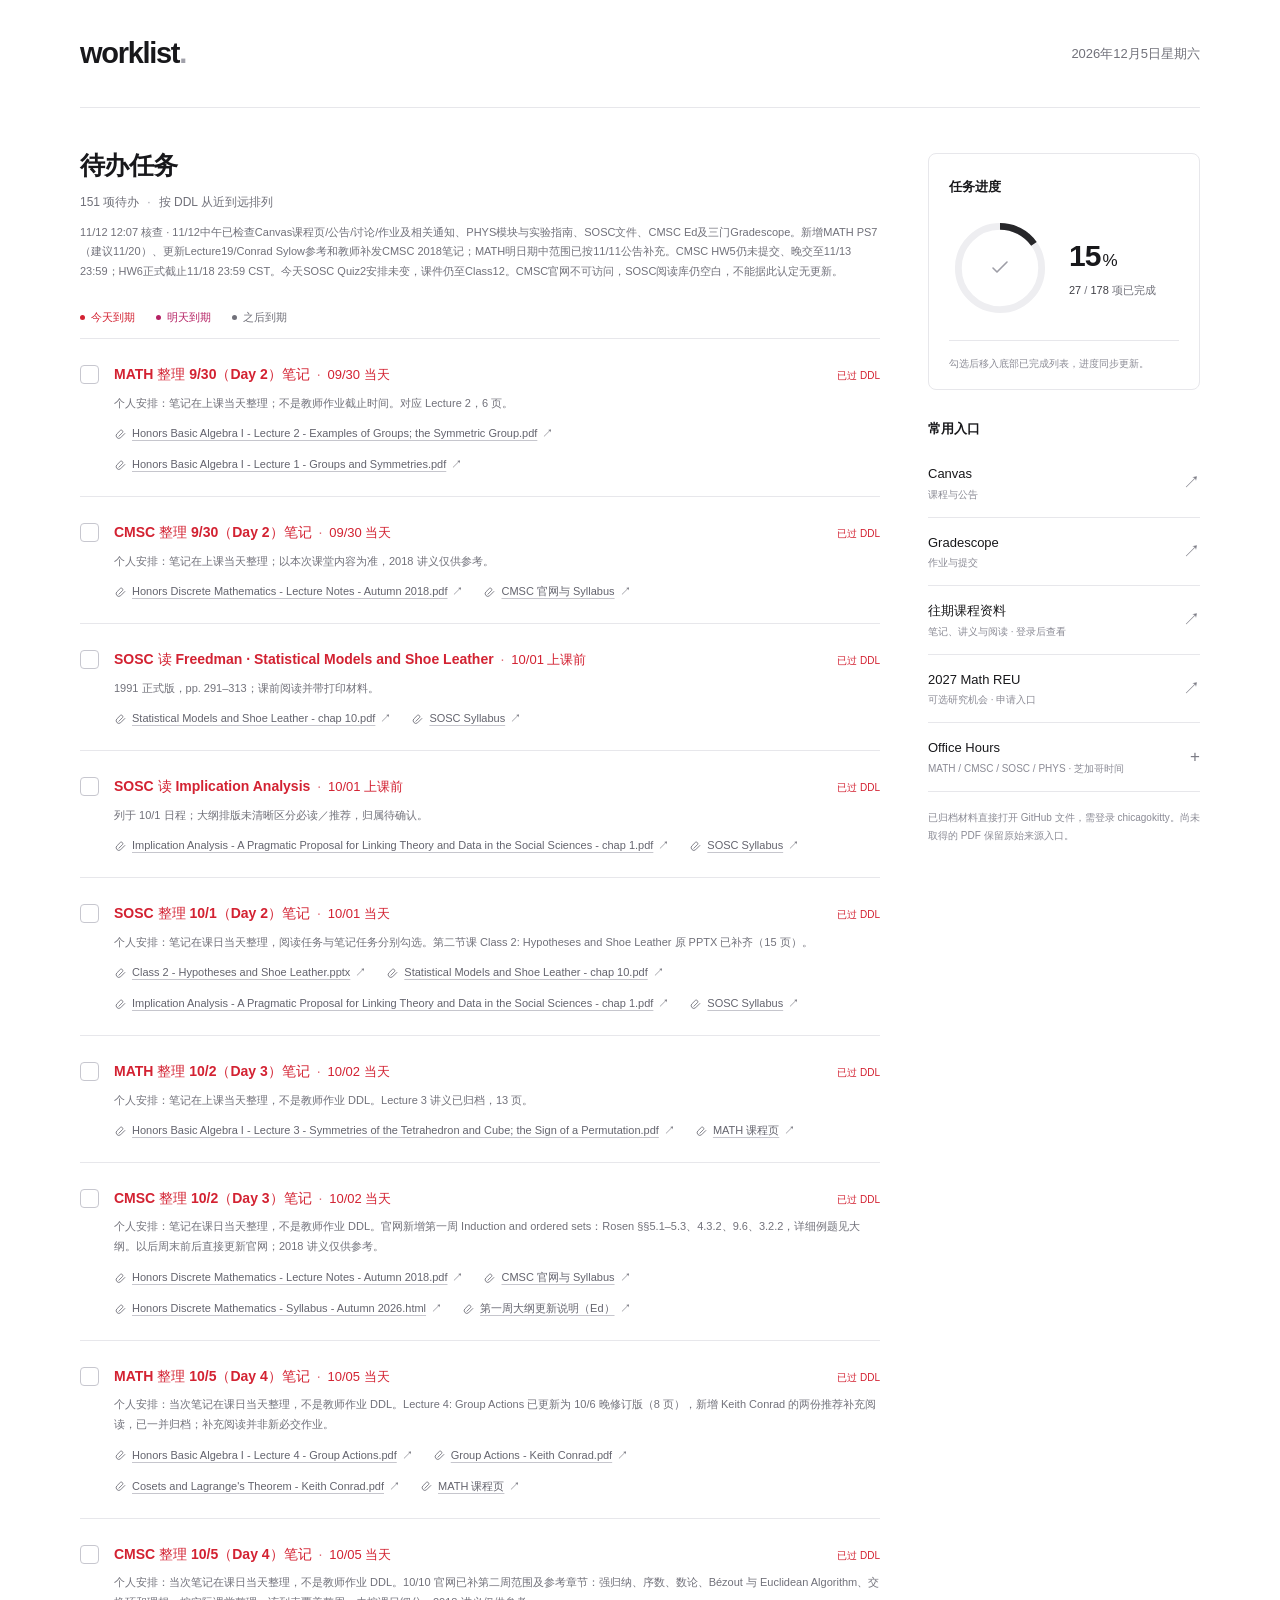
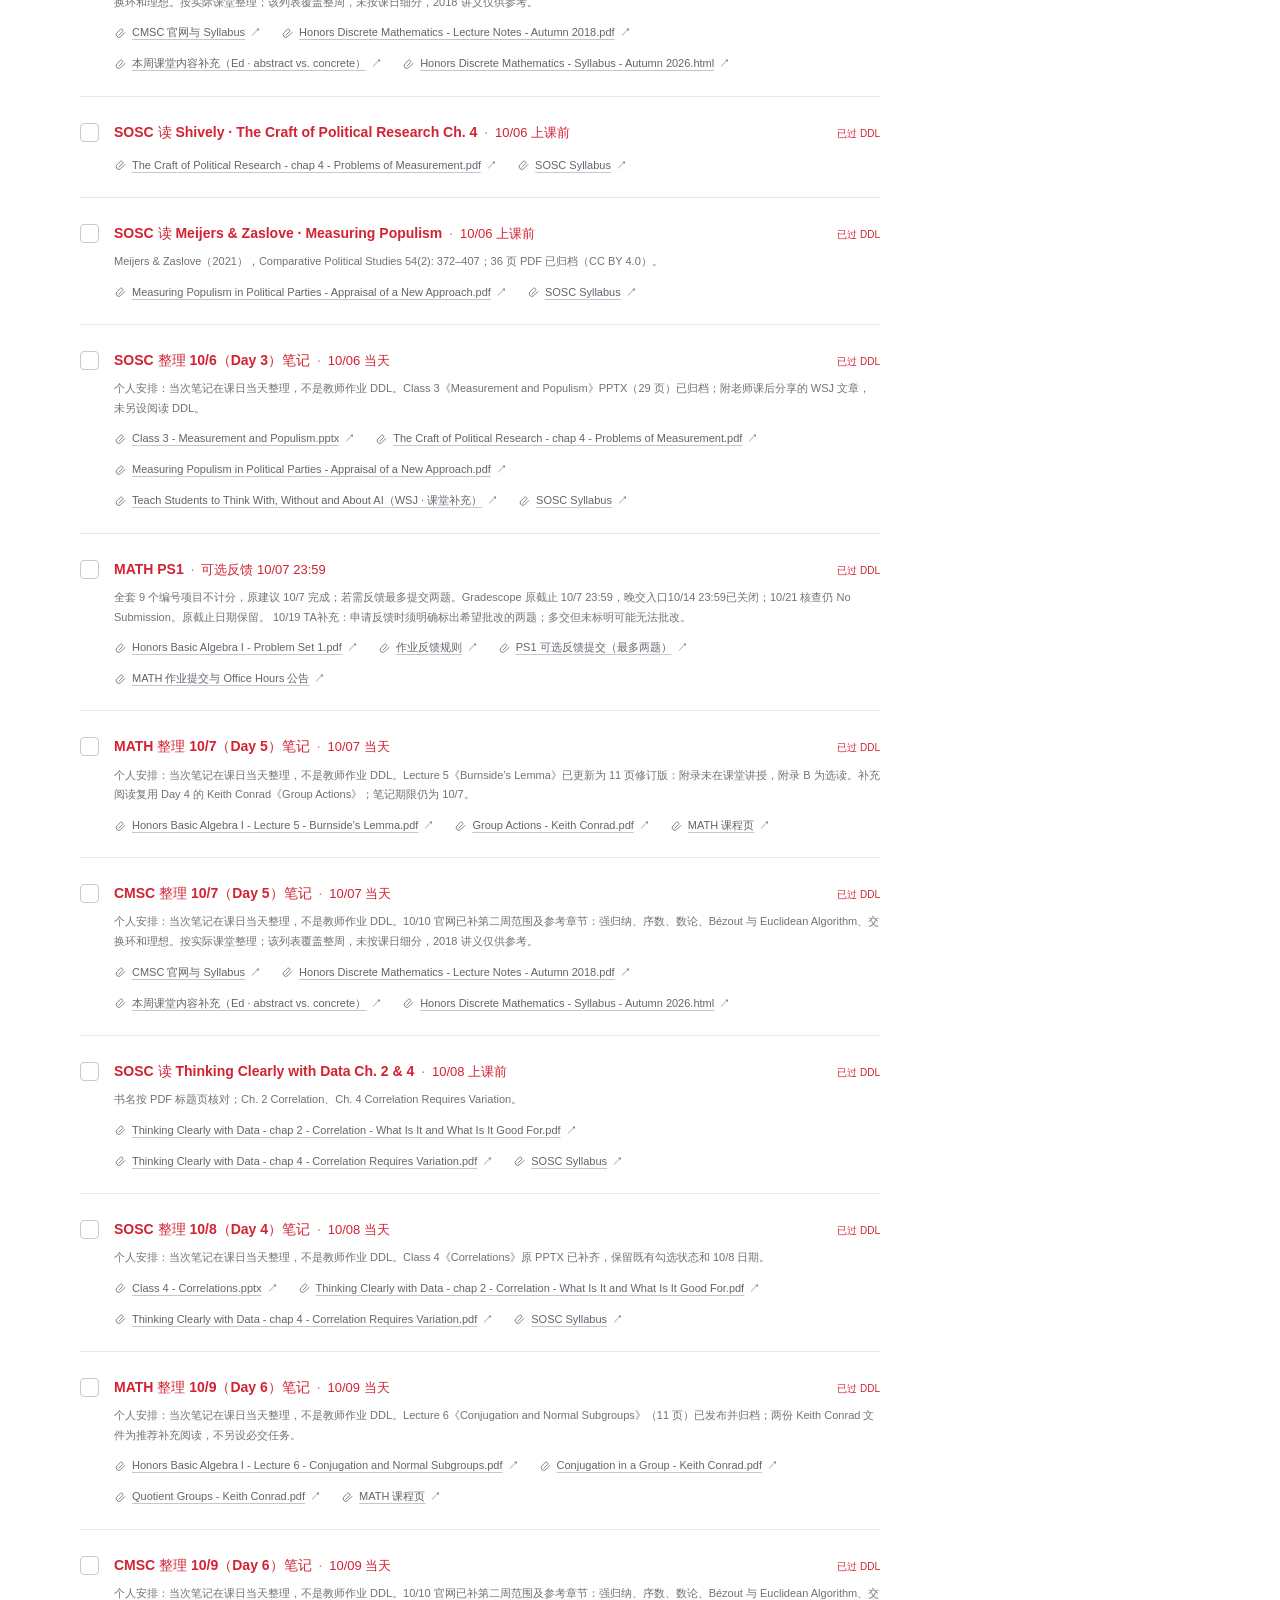
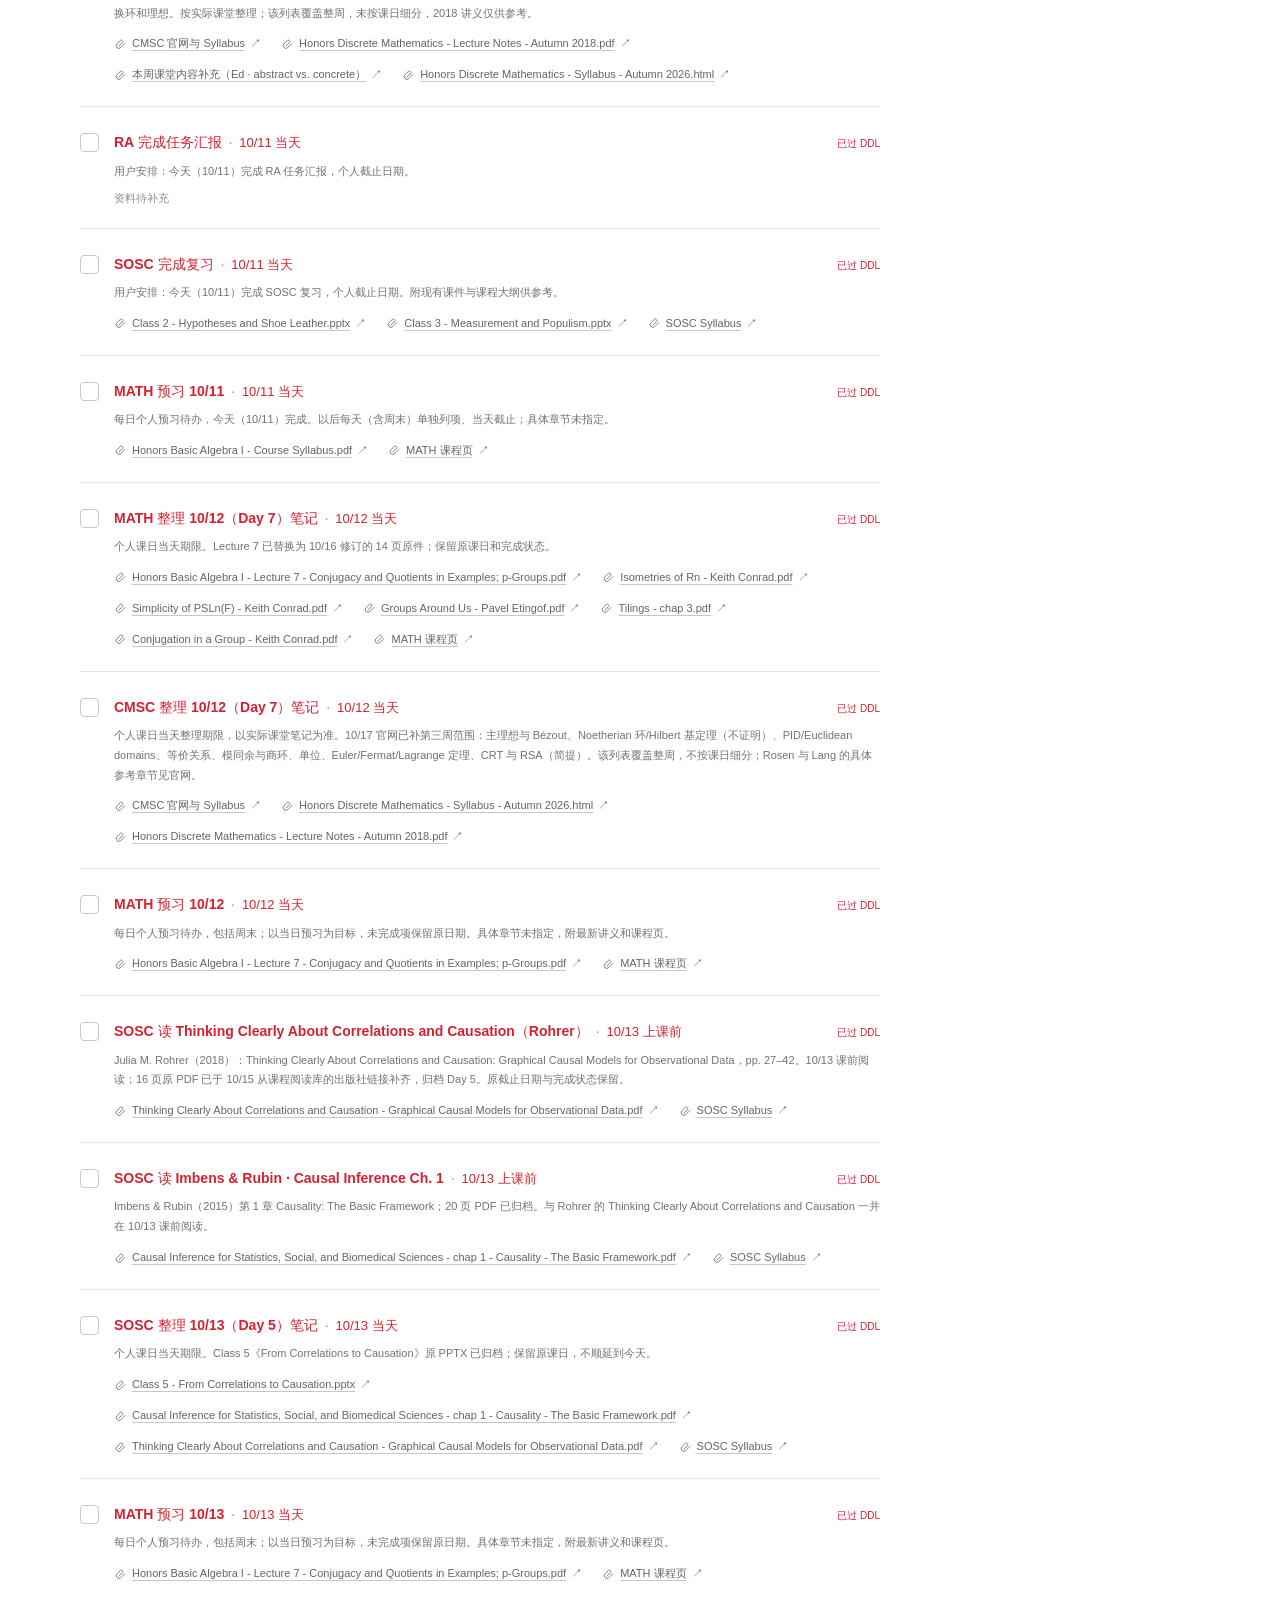
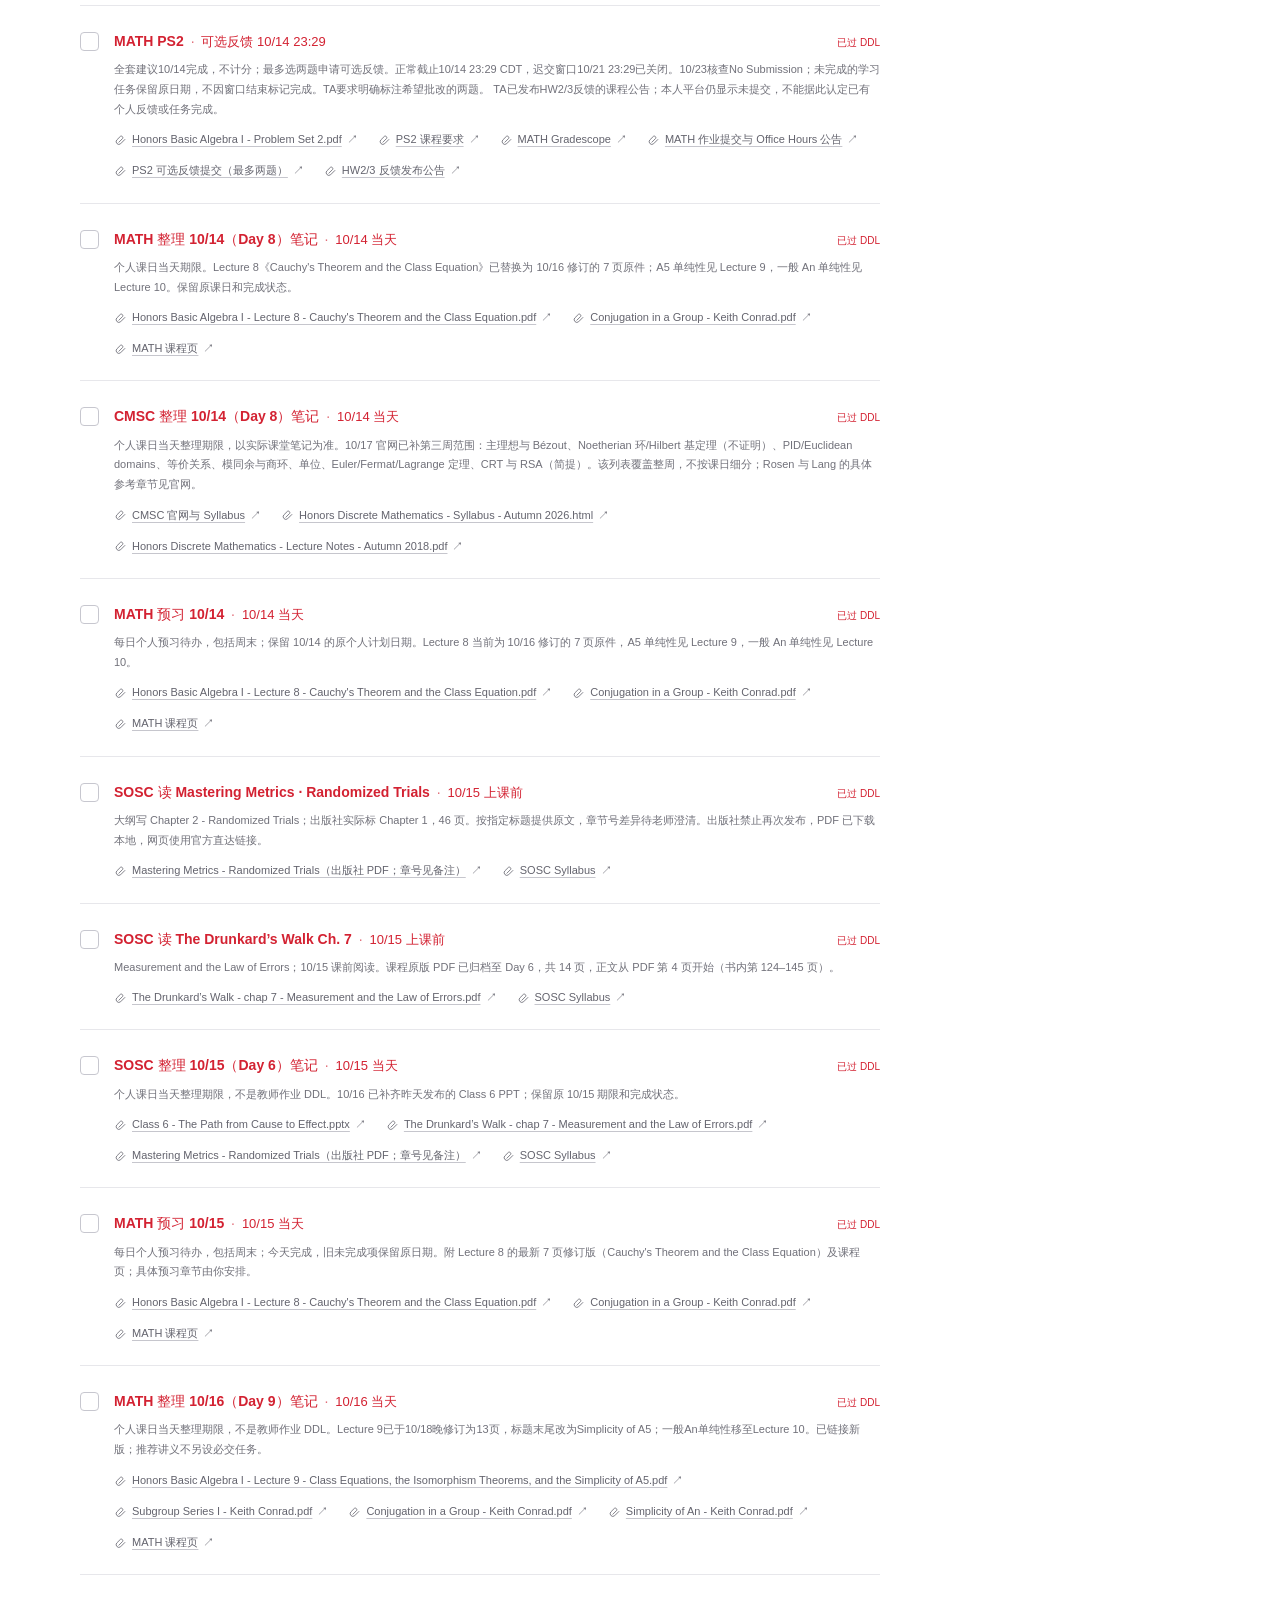
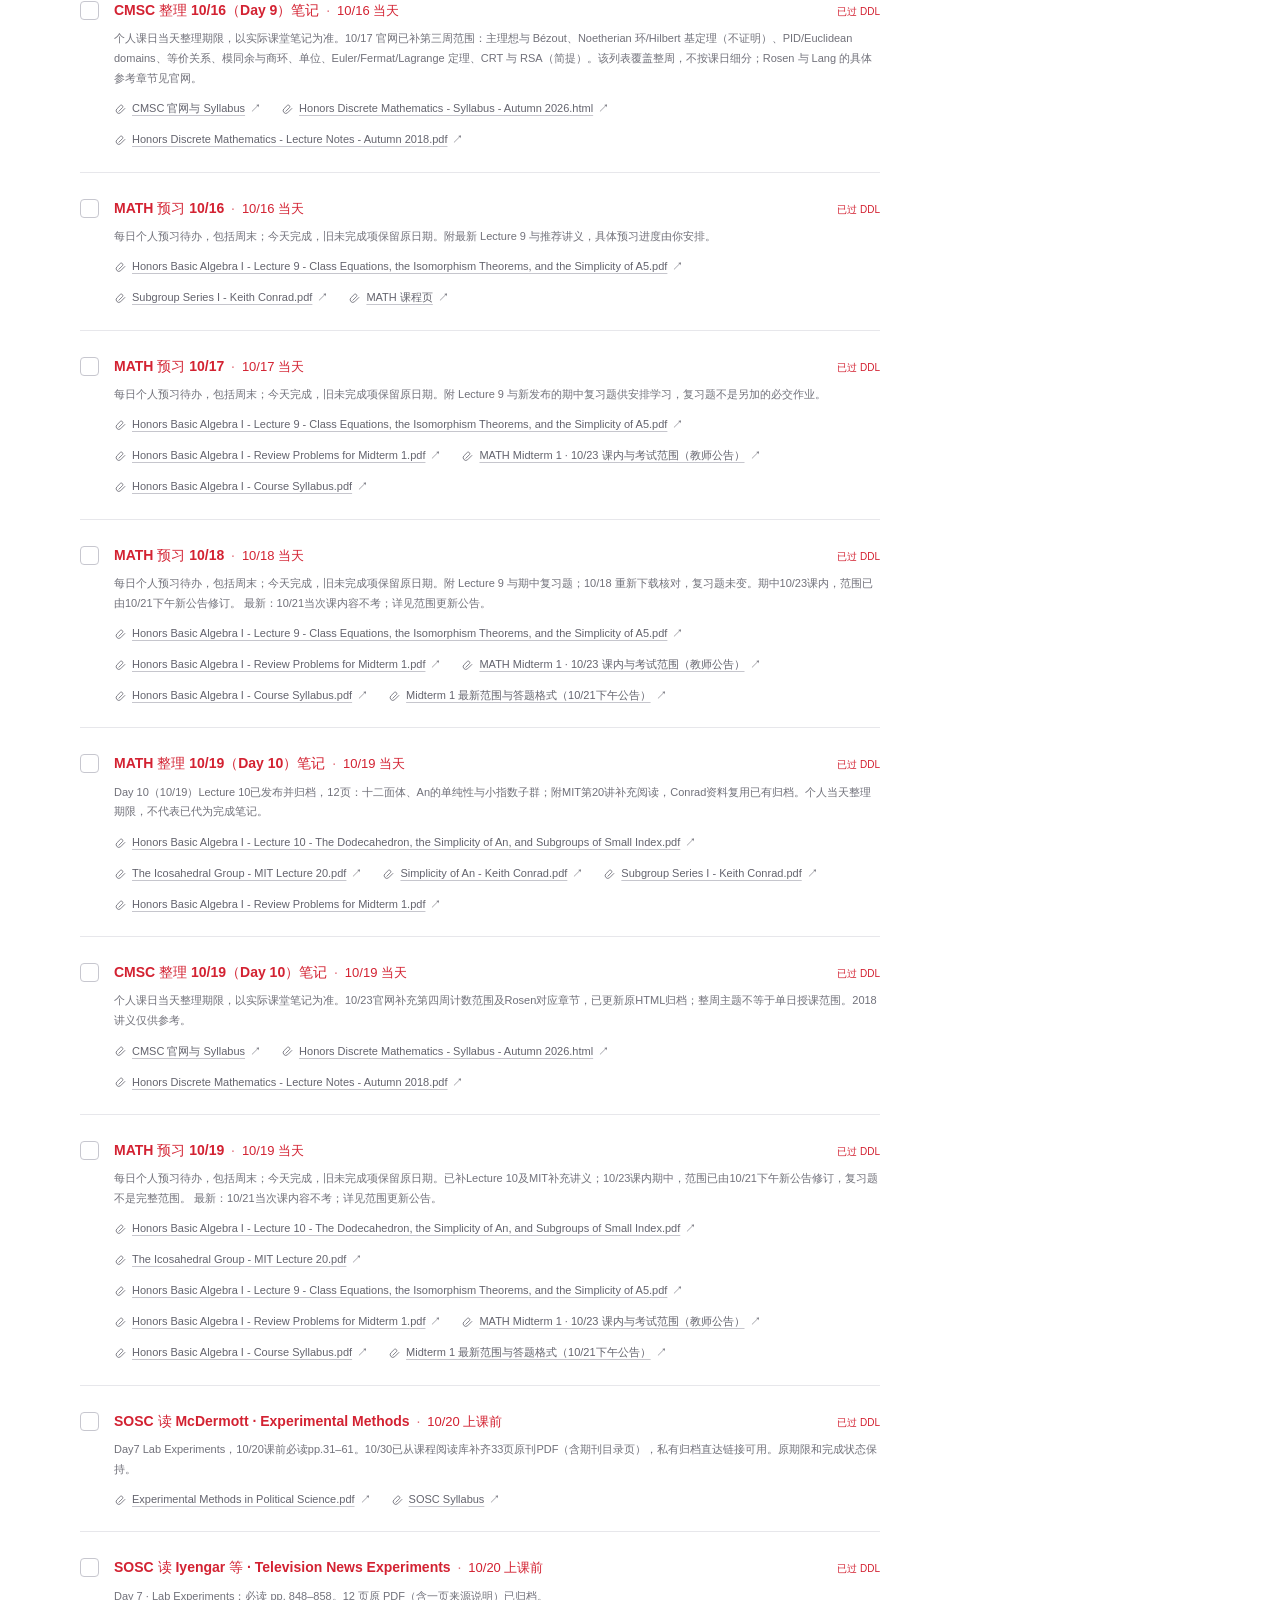
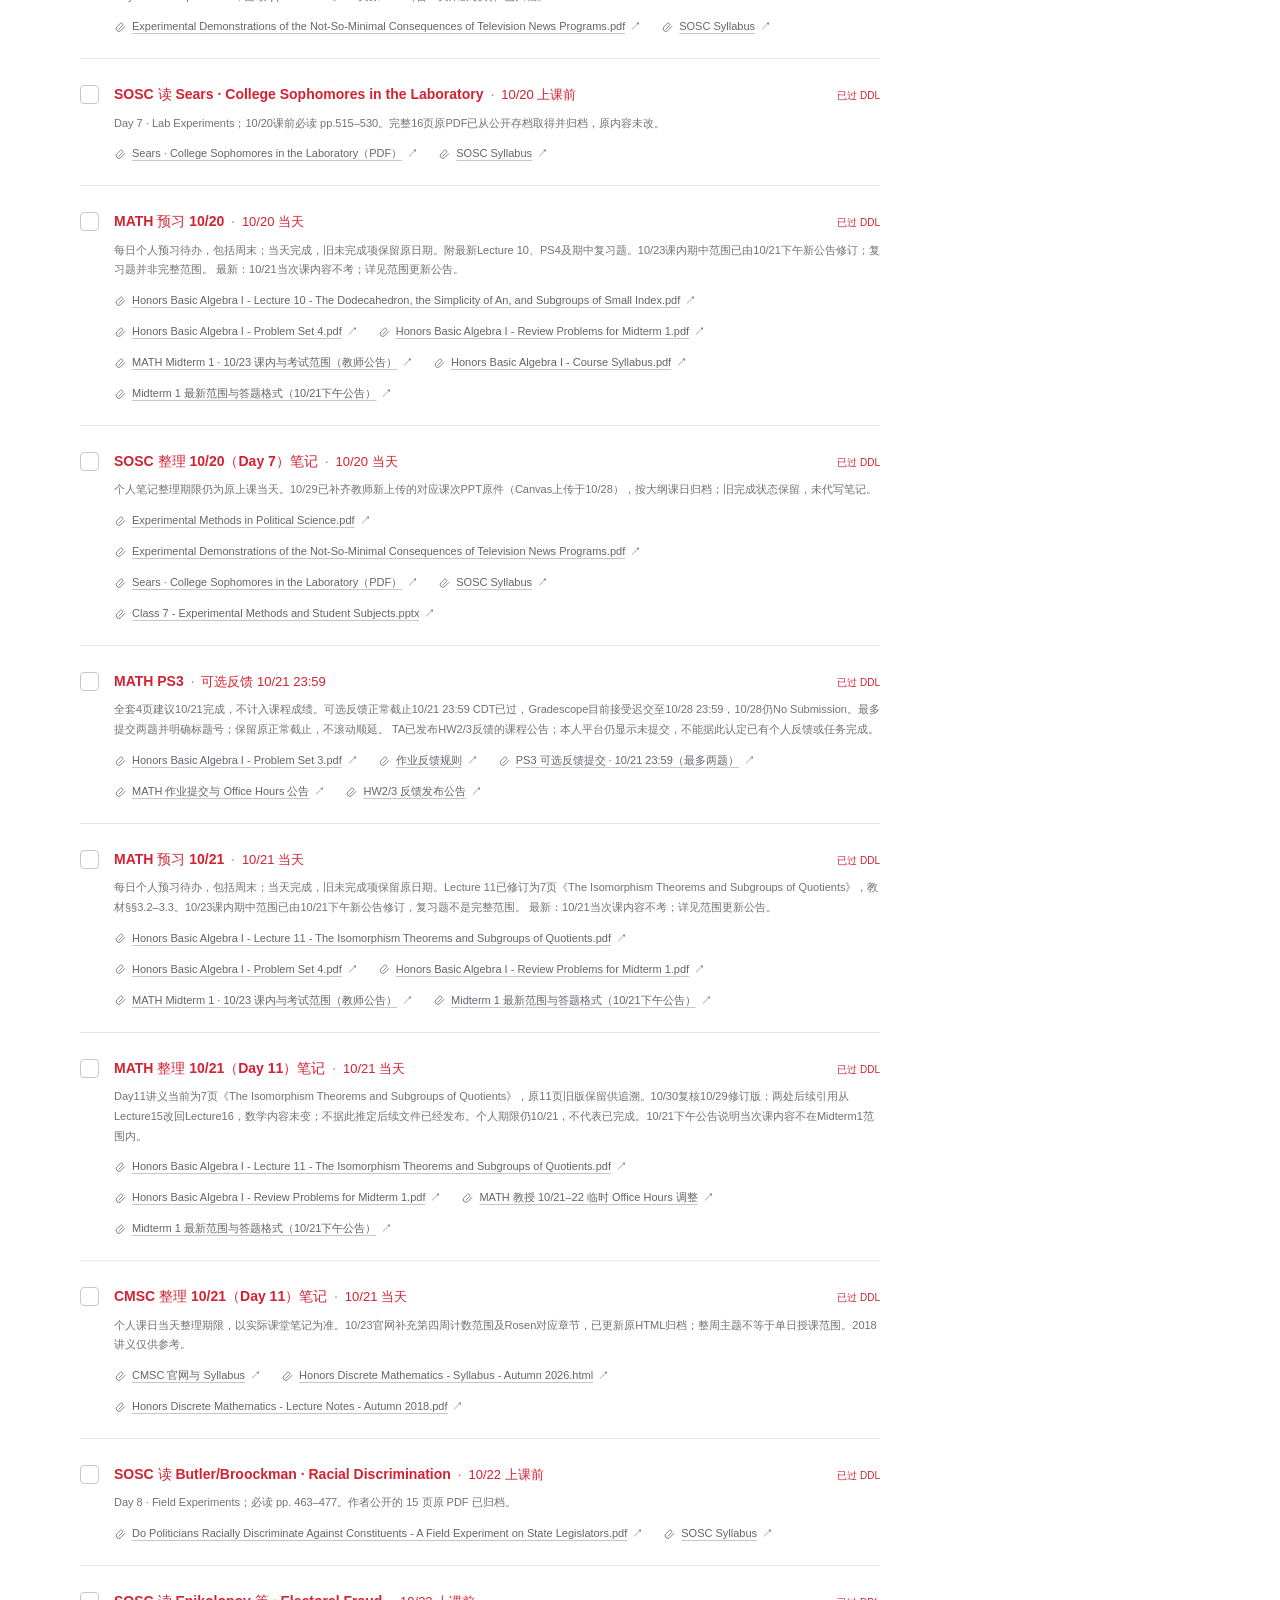
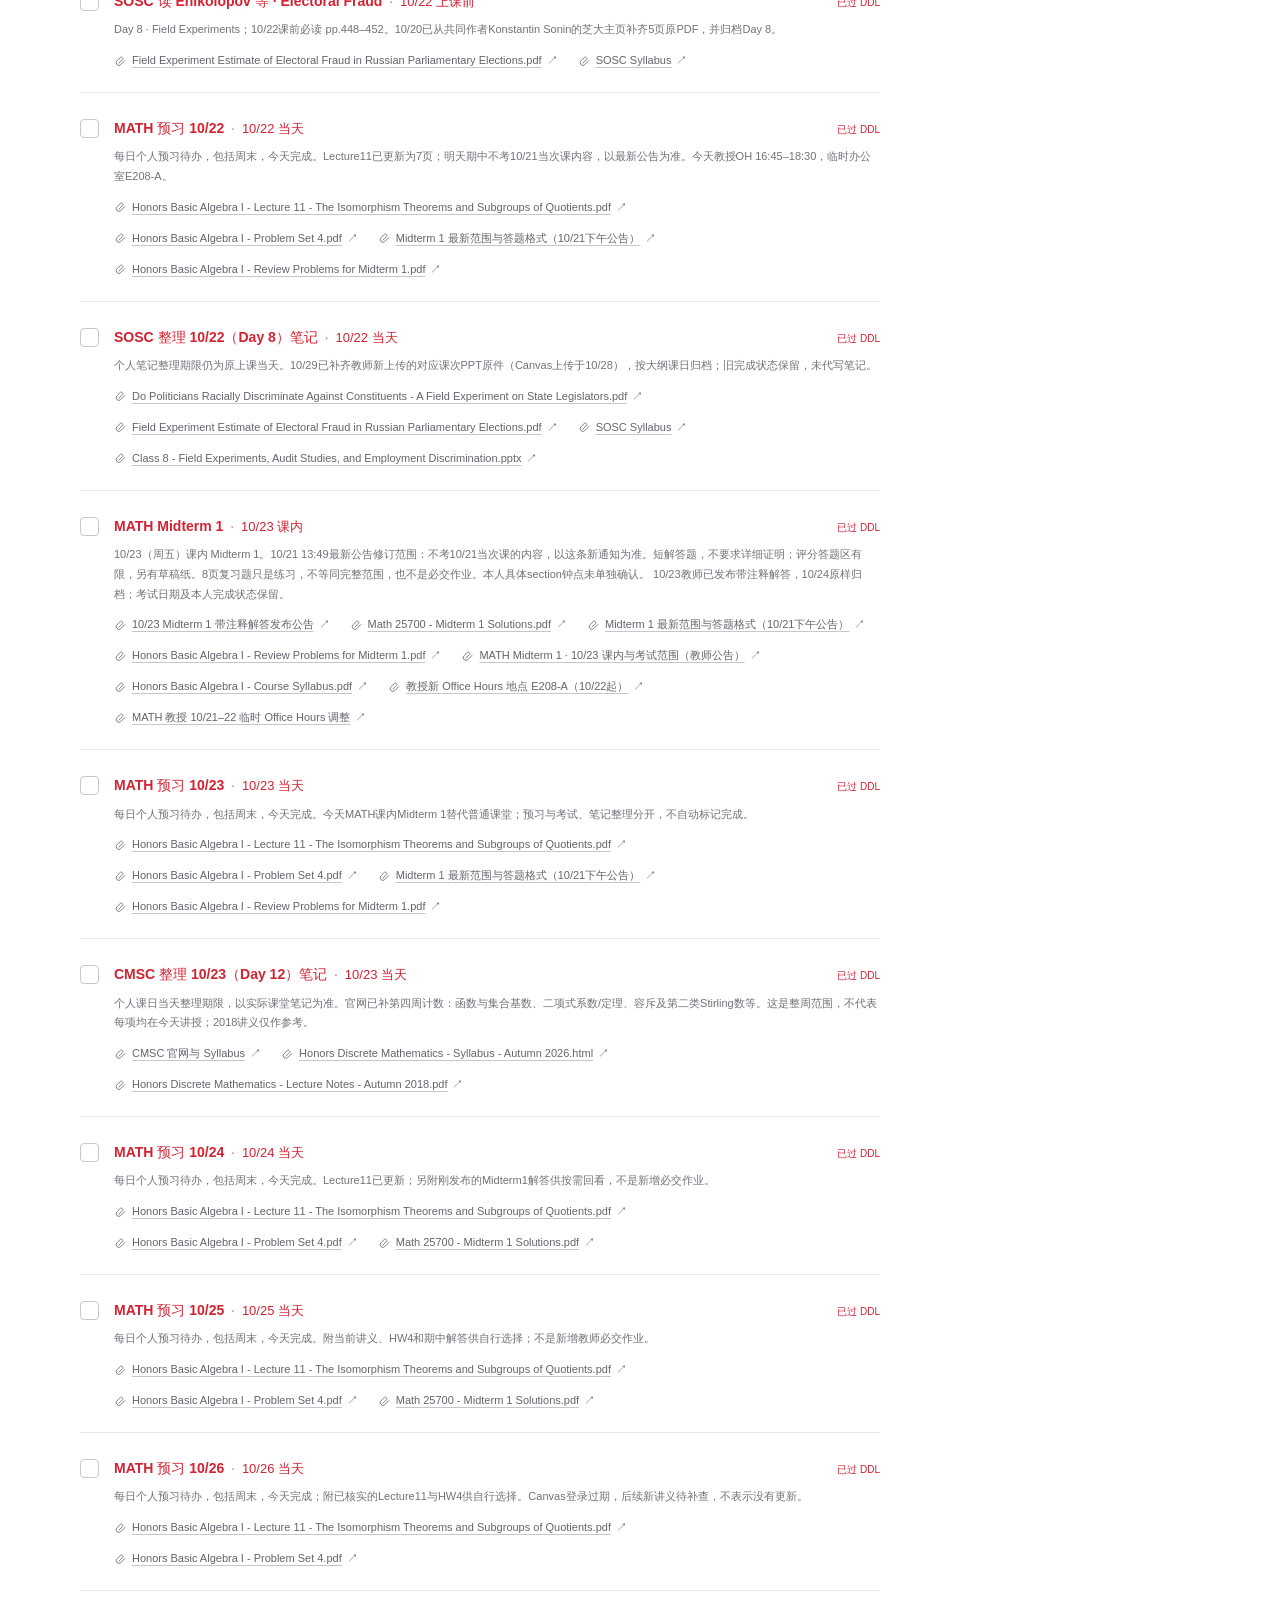
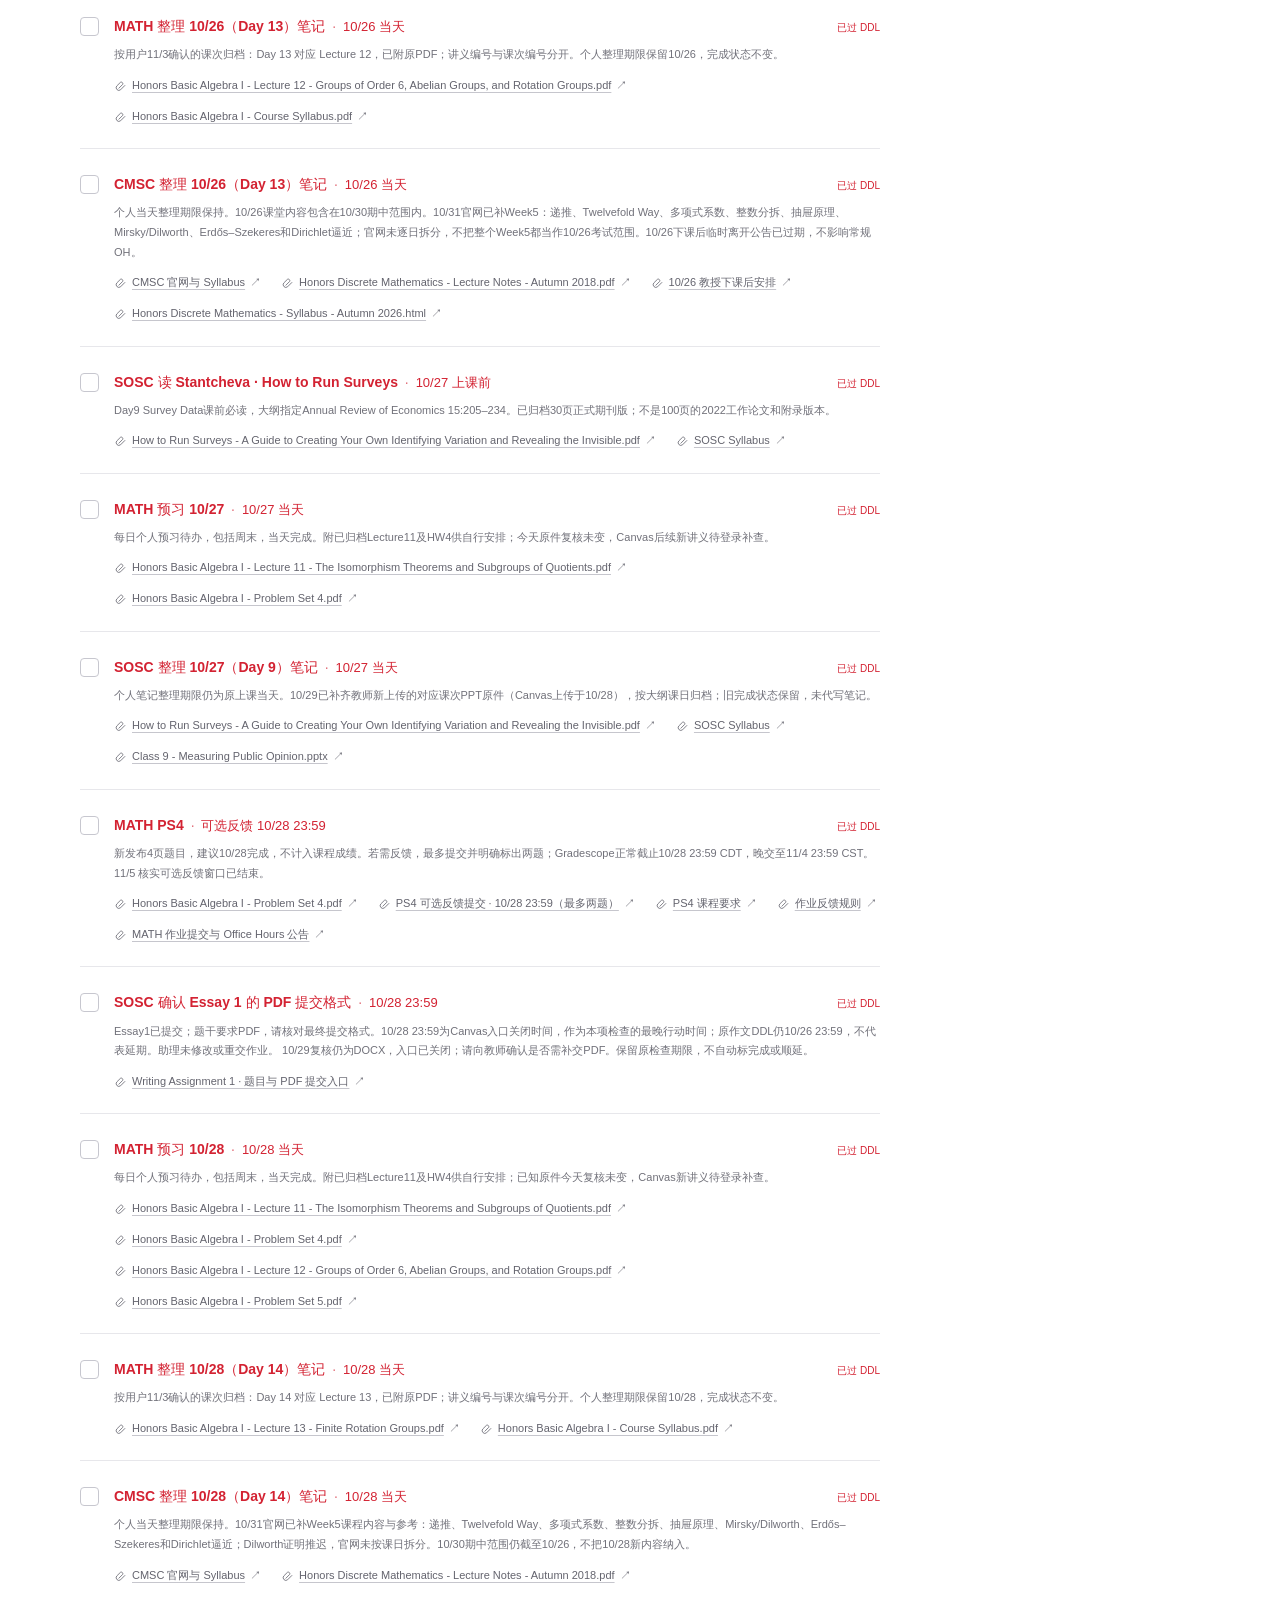
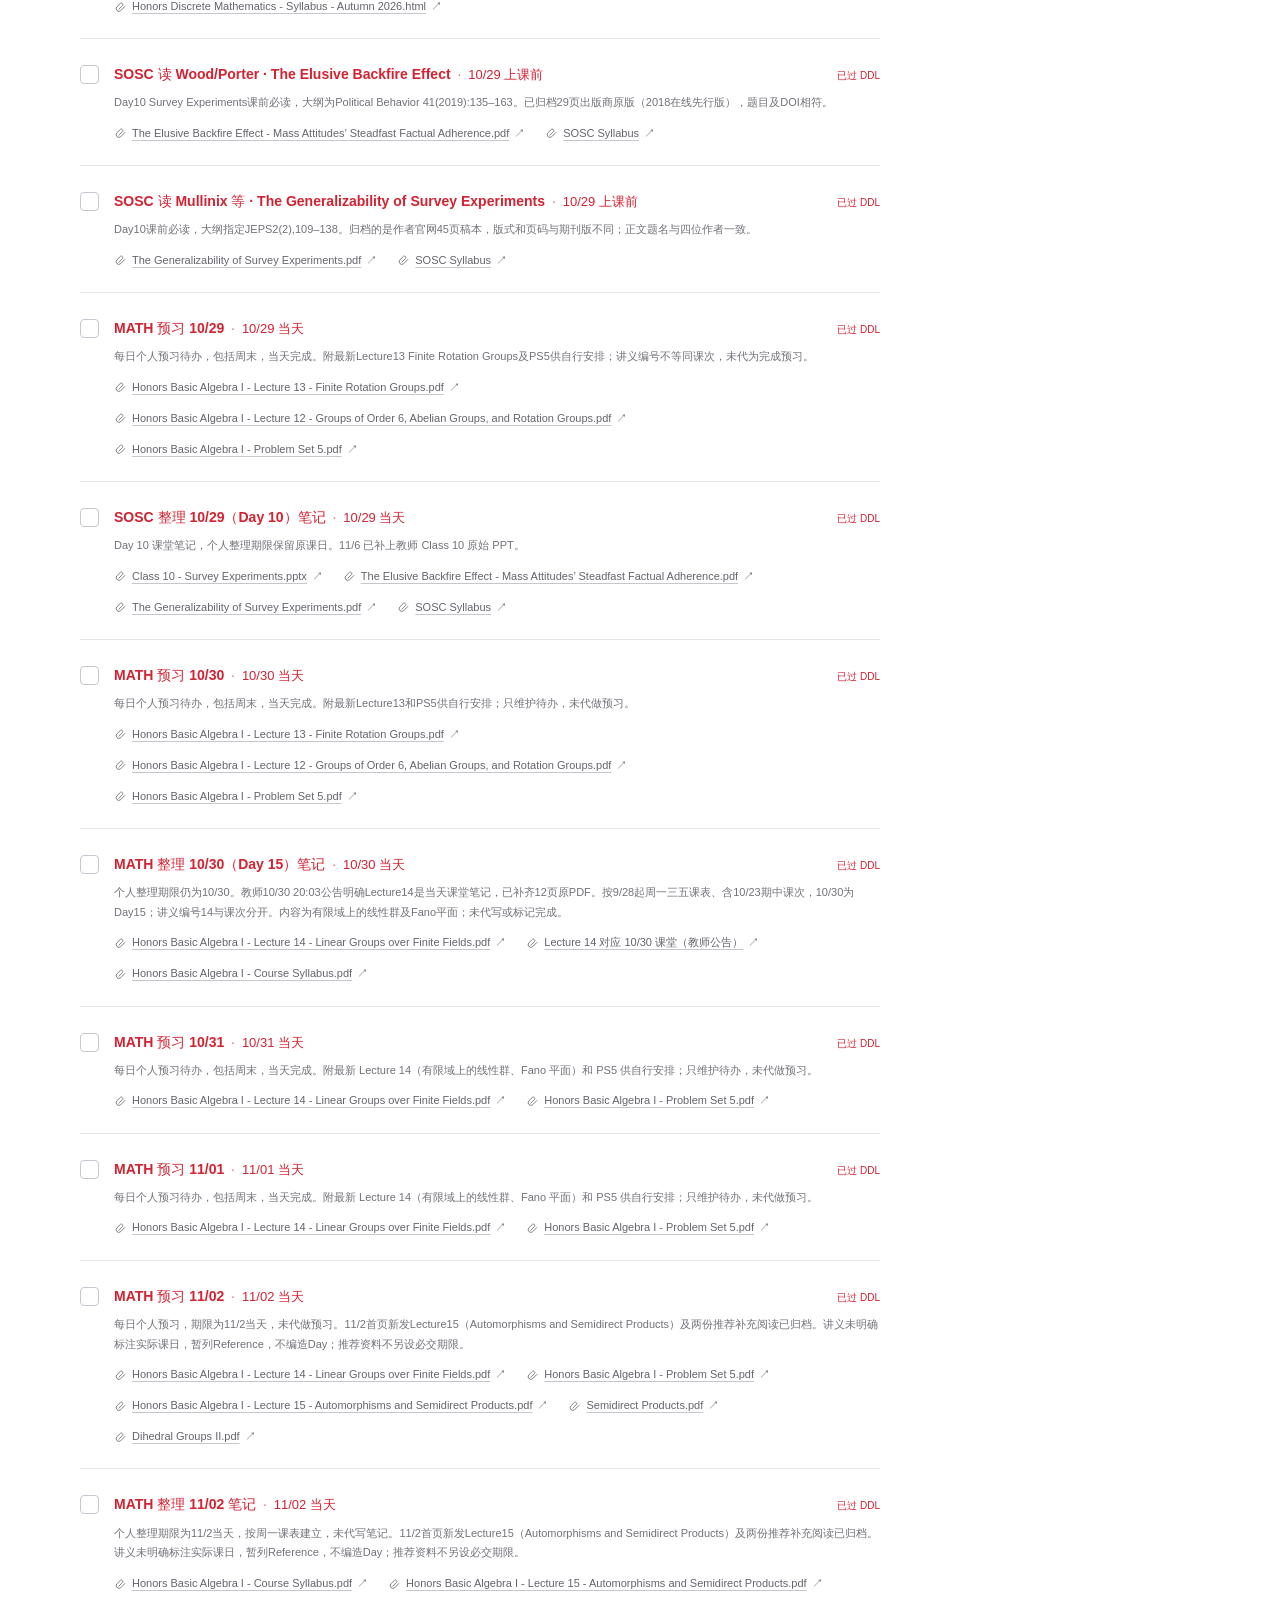
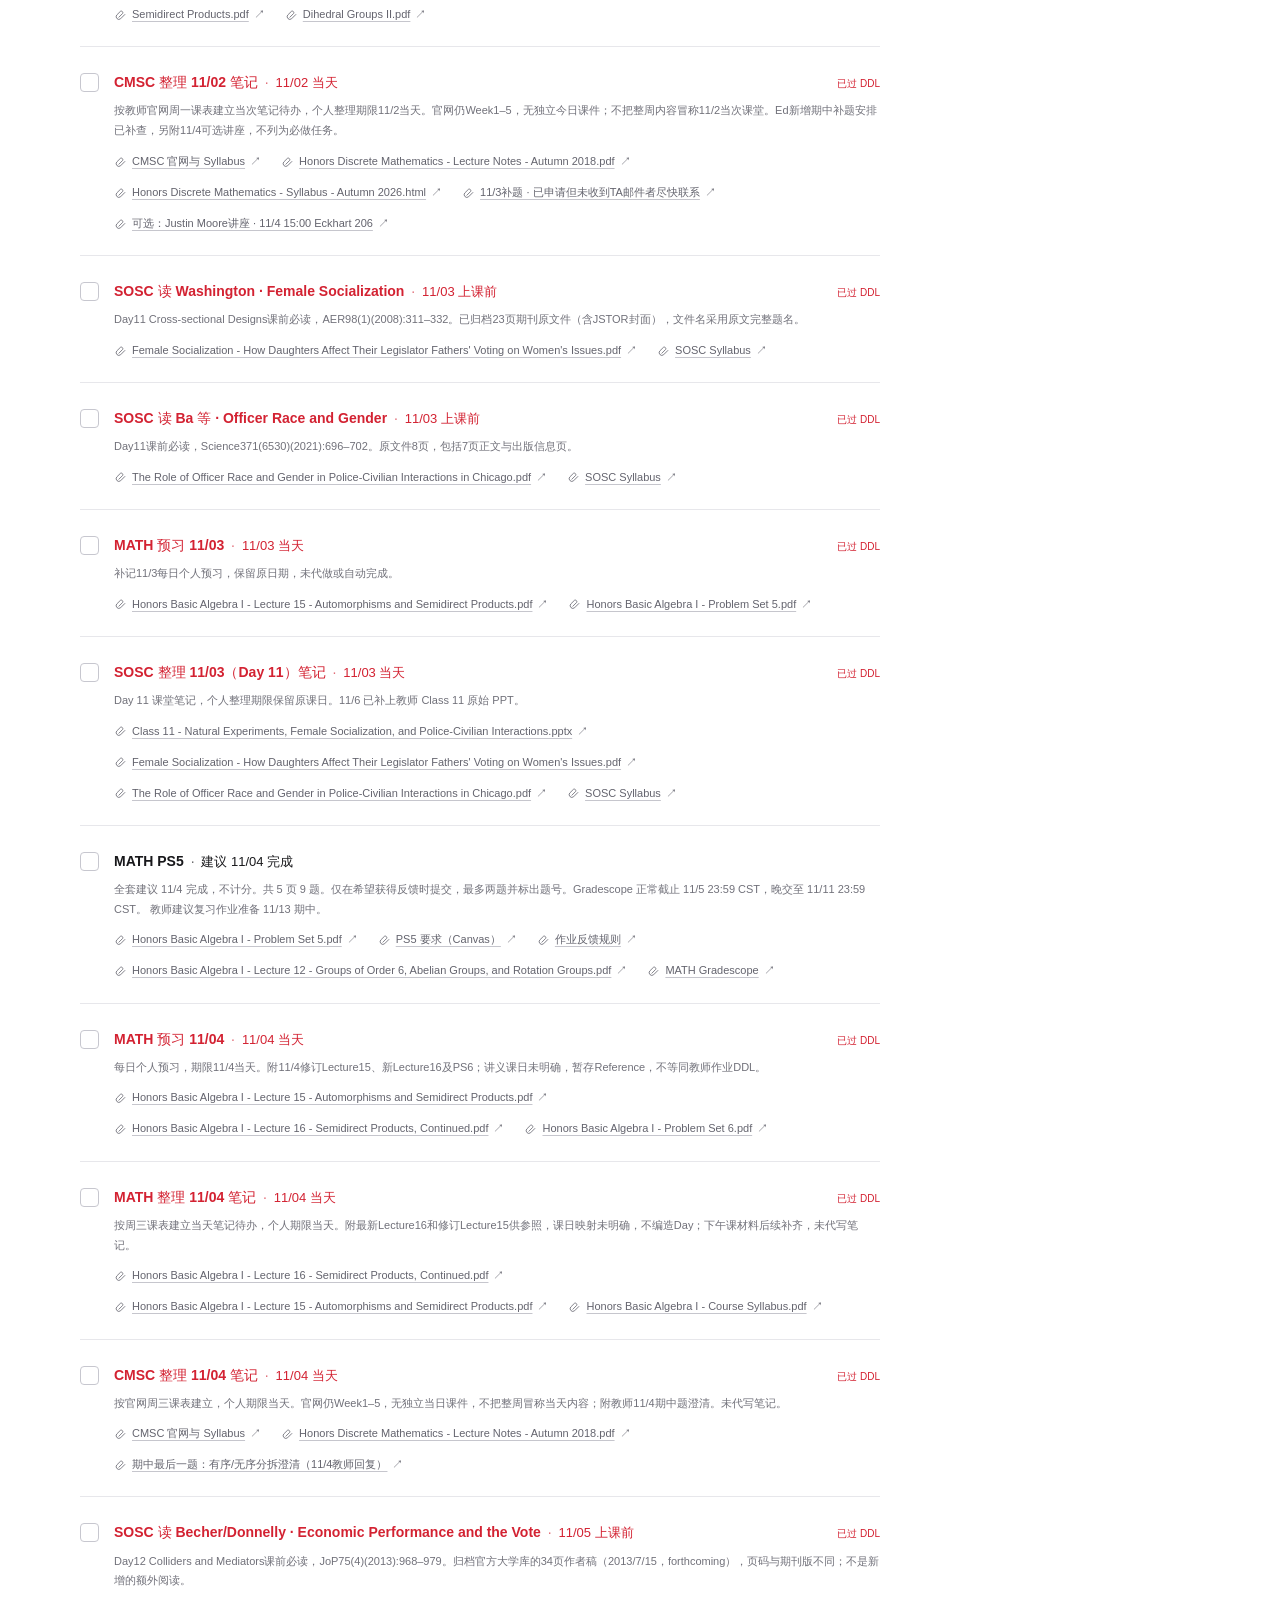
==== index.html @ fa221caa "Sync Nov 12 tasks, homework deadlines and midterm scope" ====
<!doctype html>
<html lang="zh-CN">
<head>
  <meta charset="utf-8">
  <meta name="viewport" content="width=device-width, initial-scale=1">
  <meta name="theme-color" content="#ffffff">
  <meta name="description" content="worklist · 课程任务、截止日期与阅读材料。">
  <title>worklist · 任务清单</title>
  <link rel="stylesheet" href="style.css?v=5">
  <script src="data.js?v=20261112-noon1" defer></script>
  <script src="app.js?v=20261020-1" defer></script>
</head>
<body>
  <a class="skip-link" href="#tasks">跳到任务清单</a>
  <div class="page">
    <header class="site-header">
      <a class="wordmark" href="./" aria-label="worklist 首页">worklist<span class="wordmark-dot">.</span></a>
      <time id="current-date" class="current-date"></time>
    </header>
    <main class="workspace">
      <section id="tasks" class="task-section" aria-labelledby="task-heading">
        <div class="section-header">
          <div><h1 id="task-heading" tabindex="-1">待办任务</h1><p><span id="task-count">0 项待办</span><span class="separator">·</span>按 DDL 从近到远排列</p></div>
        </div>
        <p id="sync-note" class="sync-note"></p>
        <div class="legend" aria-label="截止日期颜色说明"><span class="today-color"><i></i>今天到期</span><span class="tomorrow-color"><i></i>明天到期</span><span><i></i>之后到期</span></div>
        <ul id="task-list" class="task-list" aria-label="按截止时间排序的待办任务"></ul>
        <p class="timezone-note">所有 DDL 均按芝加哥时间（America/Chicago）显示。</p>
      </section>
      <aside class="side-panel" aria-label="进度与常用入口">
        <section class="progress-panel" aria-labelledby="progress-heading">
          <h2 id="progress-heading">任务进度</h2>
          <div class="progress-content">
            <div class="progress-ring" id="progress-ring" role="progressbar" aria-label="全部任务完成进度" aria-valuemin="0" aria-valuemax="100" aria-valuenow="0">
              <svg viewBox="0 0 120 120" aria-hidden="true"><circle class="ring-track" cx="60" cy="60" r="49"/><circle id="ring-value" class="ring-value" cx="60" cy="60" r="49" pathLength="100"/></svg>
              <svg class="ring-check" viewBox="0 0 24 24" aria-hidden="true"><path d="m5 12 4 4L19 6"/></svg>
            </div>
            <div class="progress-labels" aria-live="polite" aria-atomic="true"><strong id="progress-percent">0<span>%</span></strong><p><b id="completed-count">0</b><span> / </span><b id="total-count">0</b> 项已完成</p></div>
          </div>
          <p class="panel-note">勾选后移入底部已完成列表，进度同步更新。</p>
        </section>
        <section class="quick-links" aria-labelledby="links-heading">
          <h2 id="links-heading">常用入口</h2>
          <a href="https://canvas.uchicago.edu/" target="_blank" rel="noopener noreferrer"><span>Canvas<small>课程与公告</small></span><span class="external-arrow" aria-hidden="true">↗</span></a>
          <a href="https://www.gradescope.com/" target="_blank" rel="noopener noreferrer"><span>Gradescope<small>作业与提交</small></span><span class="external-arrow" aria-hidden="true">↗</span></a>
          <a href="https://github.com/chicagokitty/worklist-materials/blob/main/ARCHIVE.md" target="_blank" rel="noopener noreferrer"><span>往期课程资料<small>笔记、讲义与阅读 · 登录后查看</small></span><span class="external-arrow" aria-hidden="true">↗</span></a>
          <a href="https://uchicago.joinhandshake.com/jobs/11695960/share_preview" target="_blank" rel="noopener noreferrer"><span>2027 Math REU<small>可选研究机会 · 申请入口</small></span><span class="external-arrow" aria-hidden="true">↗</span></a>
          <details class="office-hours"><summary><span>Office Hours<small>MATH / CMSC / SOSC / PHYS · 芝加哥时间</small></span><span class="details-arrow" aria-hidden="true">+</span></summary><div id="office-hours-list"></div></details>
          <p class="access-note">已归档材料直接打开 GitHub 文件，需登录 chicagokitty。尚未取得的 PDF 保留原始来源入口。</p>
        </section>
      </aside>
      <section class="completed-section" aria-labelledby="completed-heading">
        <div class="section-header completed-header"><div><h2 id="completed-heading" tabindex="-1">已完成 <span id="archive-count" class="archive-count">0</span></h2><p>取消勾选，即可恢复到待办。</p></div></div>
        <ul id="completed-list" class="task-list" aria-label="已完成任务"></ul>
      </section>
    </main>
    <footer class="site-footer"><div><p id="storage-note">勾选保存在当前浏览器；向我报告的完成状态会同步至网站。</p><p>每天 12:00（芝加哥时间）检查更新，也接受提前检查。</p></div></footer>
    <p id="status-message" class="sr-only" role="status"></p>
  </div>
  <noscript>此任务清单需要启用 JavaScript。</noscript>
</body>
</html>
---- style.css ----
:root {
  color-scheme: light;
  --text: #18181b;
  --secondary: #71717a;
  --line: #e7e7eb;
  --soft: #fafafa;
  --today: #d32232;
  --tomorrow: #b52164;
  font-family: -apple-system, BlinkMacSystemFont, "Segoe UI", "PingFang SC", "Microsoft YaHei", sans-serif;
}
* { box-sizing: border-box; }
body { margin: 0; background: #fff; color: var(--text); font-size: 14px; line-height: 1.5; -webkit-font-smoothing: antialiased; }
a { color: inherit; }
button, input { font: inherit; }
button, summary, label { -webkit-tap-highlight-color: transparent; }
button, summary { cursor: pointer; }
button:focus-visible, a:focus-visible, summary:focus-visible, input:focus-visible { outline: 2px solid #18181b; outline-offset: 5px; }
.page { max-width: 1200px; margin: 0 auto; padding: 0 40px; }
.site-header { height: 108px; display: flex; align-items: center; justify-content: space-between; gap: 24px; border-bottom: 1px solid var(--line); }
.wordmark { font-size: 29px; font-weight: 750; letter-spacing: -1.3px; text-decoration: none; }
.wordmark-dot { color: #a1a1aa; }
.current-date { color: var(--secondary); font-size: 13px; }
.workspace { display: grid; grid-template-columns: minmax(0, 1fr) 272px; column-gap: 48px; padding-top: 39px; align-items: start; }
.task-section { min-width: 0; }
.section-header { display: flex; align-items: flex-start; justify-content: space-between; gap: 15px; }
h1 { margin: 0; font-size: 25px; font-weight: 650; letter-spacing: -.6px; }
.section-header p { color: var(--secondary); font-size: 12px; margin: 8px 0 0; }
.separator { margin: 0 8px; color: #a1a1aa; }
.sync-note { font-size: 11px; color: var(--secondary); line-height: 1.8; margin: 12px 0 0; }
.legend { display: flex; flex-wrap: wrap; align-items: center; gap: 21px; margin: 27px 0 13px; font-size: 11px; color: var(--secondary); }
.legend span { display: inline-flex; align-items: center; gap: 6px; }
.legend i { width: 5px; height: 5px; border-radius: 50%; background: currentColor; }
.today-color { color: var(--today); }
.tomorrow-color { color: var(--tomorrow); }
.task-list { list-style: none; padding: 0; margin: 0; border-top: 1px solid var(--line); }
.task-row { display: flex; gap: 15px; padding: 23px 0 21px; border-bottom: 1px solid var(--line); color: var(--text); }
.task-checkbox { appearance: none; -webkit-appearance: none; flex-shrink: 0; width: 19px; height: 19px; border: 1.5px solid #c7c7cf; border-radius: 4px; margin: 3px 0 0; display: grid; place-content: center; cursor: pointer; background: #fff; transition: border-color .12s; }
.task-checkbox:hover { border-color: #18181b; }
.task-checkbox:checked { border-color: #27272a; background: #27272a; }
.task-checkbox::before { content: ""; width: 8px; height: 4px; border-left: 1.5px solid #fff; border-bottom: 1.5px solid #fff; transform: translateY(-1px) rotate(-45deg) scale(0); }
.task-checkbox:checked::before { transform: translateY(-1px) rotate(-45deg) scale(1); }
.task-body { flex: 1; min-width: 0; }
.task-note { font-size: 11px; color: var(--secondary); line-height: 1.8; margin: 6px 0 0; overflow-wrap: anywhere; }
.task-title-line { display: flex; align-items: baseline; justify-content: space-between; gap: 12px; }
.task-title { cursor: pointer; font-size: 14px; font-weight: 550; line-height: 1.8; overflow-wrap: anywhere; }
.task-deadline { white-space: nowrap; font-variant-numeric: tabular-nums; font-size: 13px; font-weight: 450; }
.title-separator { margin: 0 3px; font-weight: 400; opacity: .65; }
.task-status { flex-shrink: 0; font-size: 10px; line-height: 20px; }
.due-today .task-title, .due-today .task-status, .overdue .task-title, .overdue .task-status { color: var(--today); }
.due-tomorrow .task-title, .due-tomorrow .task-status { color: var(--tomorrow); }
.task-files { display: flex; flex-wrap: wrap; gap: 9px 20px; margin-top: 9px; }
.task-files a { display: inline-flex; align-items: center; gap: 5px; font-size: 11px; color: #64646e; text-decoration: none; min-height: 22px; }
.task-files a span:first-of-type { text-decoration: underline; text-decoration-color: #c6c6cd; text-underline-offset: 3px; }
.task-files a:hover { color: #18181b; }
.task-files a:hover span:first-of-type { text-decoration-color: #18181b; }
.task-files svg { width: 13px; height: 13px; fill: none; stroke: currentColor; stroke-width: 1.5; stroke-linecap: round; stroke-linejoin: round; }
.no-files { font-size: 11px; color: #8c8c95; }
.task-row.is-done .task-title, .task-row.is-done .task-status { color: #91919a; }
.task-row.is-done .task-title { text-decoration: line-through; text-decoration-thickness: 1px; text-decoration-color: #b2b2ba; }
.task-row.is-done .task-files a { color: #8b8b94; }
.timezone-note { color: #8b8b95; font-size: 10px; margin: 18px 0 0; }
.side-panel { padding-top: 6px; }
h2 { font-size: 13px; font-weight: 600; margin: 0; }
.progress-panel { border: 1px solid var(--line); border-radius: 8px; padding: 23px 20px 18px; }
.progress-content { display: flex; align-items: center; gap: 18px; margin-top: 20px; }
.progress-ring { position: relative; width: 102px; height: 102px; flex-shrink: 0; }
.progress-ring > svg:first-child { width: 100%; height: 100%; transform: rotate(-90deg); }
.ring-track, .ring-value { fill: none; stroke-width: 8; }
.ring-track { stroke: #eeeeF1; }
.ring-value { stroke: #27272a; stroke-dasharray: 100; stroke-dashoffset: 100; transition: stroke-dashoffset .25s ease; }
.ring-check { position: absolute; width: 24px; height: 24px; inset: 0; margin: auto; fill: none; stroke: #9d9da6; stroke-width: 1.6; stroke-linecap: round; stroke-linejoin: round; }
.progress-labels { min-width: 0; }
.progress-labels > strong { display: block; font-size: 30px; letter-spacing: -1px; font-weight: 600; line-height: 1.3; font-variant-numeric: tabular-nums; }
.progress-labels > strong > span { font-size: 17px; font-weight: 450; margin-left: 2px; }
.progress-labels p { font-size: 11px; margin: 7px 0 0; color: var(--secondary); white-space: nowrap; }
.progress-labels b { font-weight: 500; color: #3f3f46; }
.panel-note { border-top: 1px solid var(--line); padding-top: 15px; margin: 21px 0 0; color: #8b8b95; font-size: 10px; }
.quick-links { margin-top: 29px; }
.quick-links > h2 { margin-bottom: 11px; }
.quick-links > a, .office-hours summary { display: flex; justify-content: space-between; align-items: center; gap: 15px; padding: 15px 0; text-decoration: none; font-size: 13px; border-bottom: 1px solid var(--line); }
.quick-links small { display: block; font-size: 10px; color: #8b8b95; margin-top: 3px; }
.external-arrow, .details-arrow { color: #7b7b85; font-size: 17px; font-weight: 400; }
.quick-links a:hover .external-arrow { color: #18181b; }
.office-hours summary { list-style: none; }
.office-hours summary::-webkit-details-marker { display: none; }
.office-hours[open] .details-arrow { transform: rotate(45deg); }
.office-hours p { color: var(--secondary); font-size: 11px; line-height: 1.8; margin: 13px 0 0; }
.office-hours strong { color: #3f3f46; font-weight: 500; }
.access-note { color: #8b8b95; font-size: 10px; line-height: 1.8; margin-top: 17px; }
.site-footer { border-top: 1px solid var(--line); display: flex; align-items: center; justify-content: space-between; gap: 16px; padding: 20px 0 27px; margin-top: 42px; font-size: 10px; color: #8b8b95; }
.site-footer p { margin: 0 0 5px; }
.empty-state { padding: 55px 0; color: var(--secondary); text-align: center; }
.completed-section { grid-column: 1 / -1; margin-top: 36px; padding-top: 28px; border-top: 1px solid var(--line); }
.completed-header { margin-bottom: 20px; }
.completed-header h2 { font-size: 20px; font-weight: 600; }
.archive-count { font-size: 12px; font-weight: 400; color: var(--secondary); margin-left: 8px; vertical-align: middle; }
#completed-list { max-width: 800px; }
.sr-only { position: absolute; width: 1px; height: 1px; overflow: hidden; clip-path: inset(50%); white-space: nowrap; }
.skip-link { position: absolute; top: -50px; left: 20px; padding: 8px 16px; background: #18181b; color: white; z-index: 5; }
.skip-link:focus { top: 10px; }
@media (max-width: 1050px) {
  .page { padding: 0 30px; }
  .workspace { column-gap: 30px; grid-template-columns: minmax(0, 1fr) 248px; }
  .progress-panel { padding: 20px 16px 16px; }
  .progress-content { gap: 13px; }
  .progress-ring { width: 90px; height: 90px; }
}
@media (max-width: 820px) {
  .workspace { grid-template-columns: minmax(0, 1fr); gap: 32px; }
  .side-panel { display: grid; grid-template-columns: 1fr 1fr; gap: 30px; padding: 0; }
  .quick-links { margin-top: 0; }
  .progress-content { justify-content: center; gap: 22px; }
  .progress-panel { align-self: start; }
  .completed-section { margin-top: 0; }
}
@media (max-width: 520px) {
  .page { padding: 0 20px; }
  .site-header { height: 79px; gap: 10px; }
  .wordmark { font-size: 25px; }
  .current-date { font-size: 10px; text-align: right; }
  .workspace { padding-top: 27px; }
  h1 { font-size: 23px; }
  .section-header p { font-size: 10px; margin-top: 7px; }
  .legend { gap: 18px; margin-top: 24px; font-size: 10px; }
  .task-row { padding: 20px 0; gap: 12px; }
  .task-checkbox { width: 19px; height: 19px; }
  .task-title-line { gap: 8px; }
  .task-title { font-size: 13px; line-height: 1.7; }
  .title-separator { display: none; }
  .task-deadline { display: block; font-size: 12px; margin-top: 3px; }
  .task-status { font-size: 10px; padding-top: 1px; }
  .task-files { margin-top: 7px; gap: 7px 15px; }
  .task-files a { font-size: 10px; min-height: 27px; }
  .timezone-note { font-size: 9px; line-height: 1.7; }
  .side-panel { grid-template-columns: 1fr; gap: 27px; }
  .progress-panel { padding: 20px; }
  .progress-content { justify-content: flex-start; gap: 25px; margin-top: 16px; }
  .progress-ring { width: 100px; height: 100px; }
  .progress-labels > strong { font-size: 34px; }
  .progress-labels p { font-size: 12px; }
  .site-footer { align-items: flex-start; margin-top: 32px; font-size: 9px; line-height: 1.8; }
}
@media (prefers-reduced-motion: reduce) { * { transition: none !important; } }

.task-files a { max-width: 100%; }
.task-files a span:first-of-type { overflow-wrap: anywhere; min-width: 0; }
.task-files svg, .task-files a span:last-child { flex-shrink: 0; }
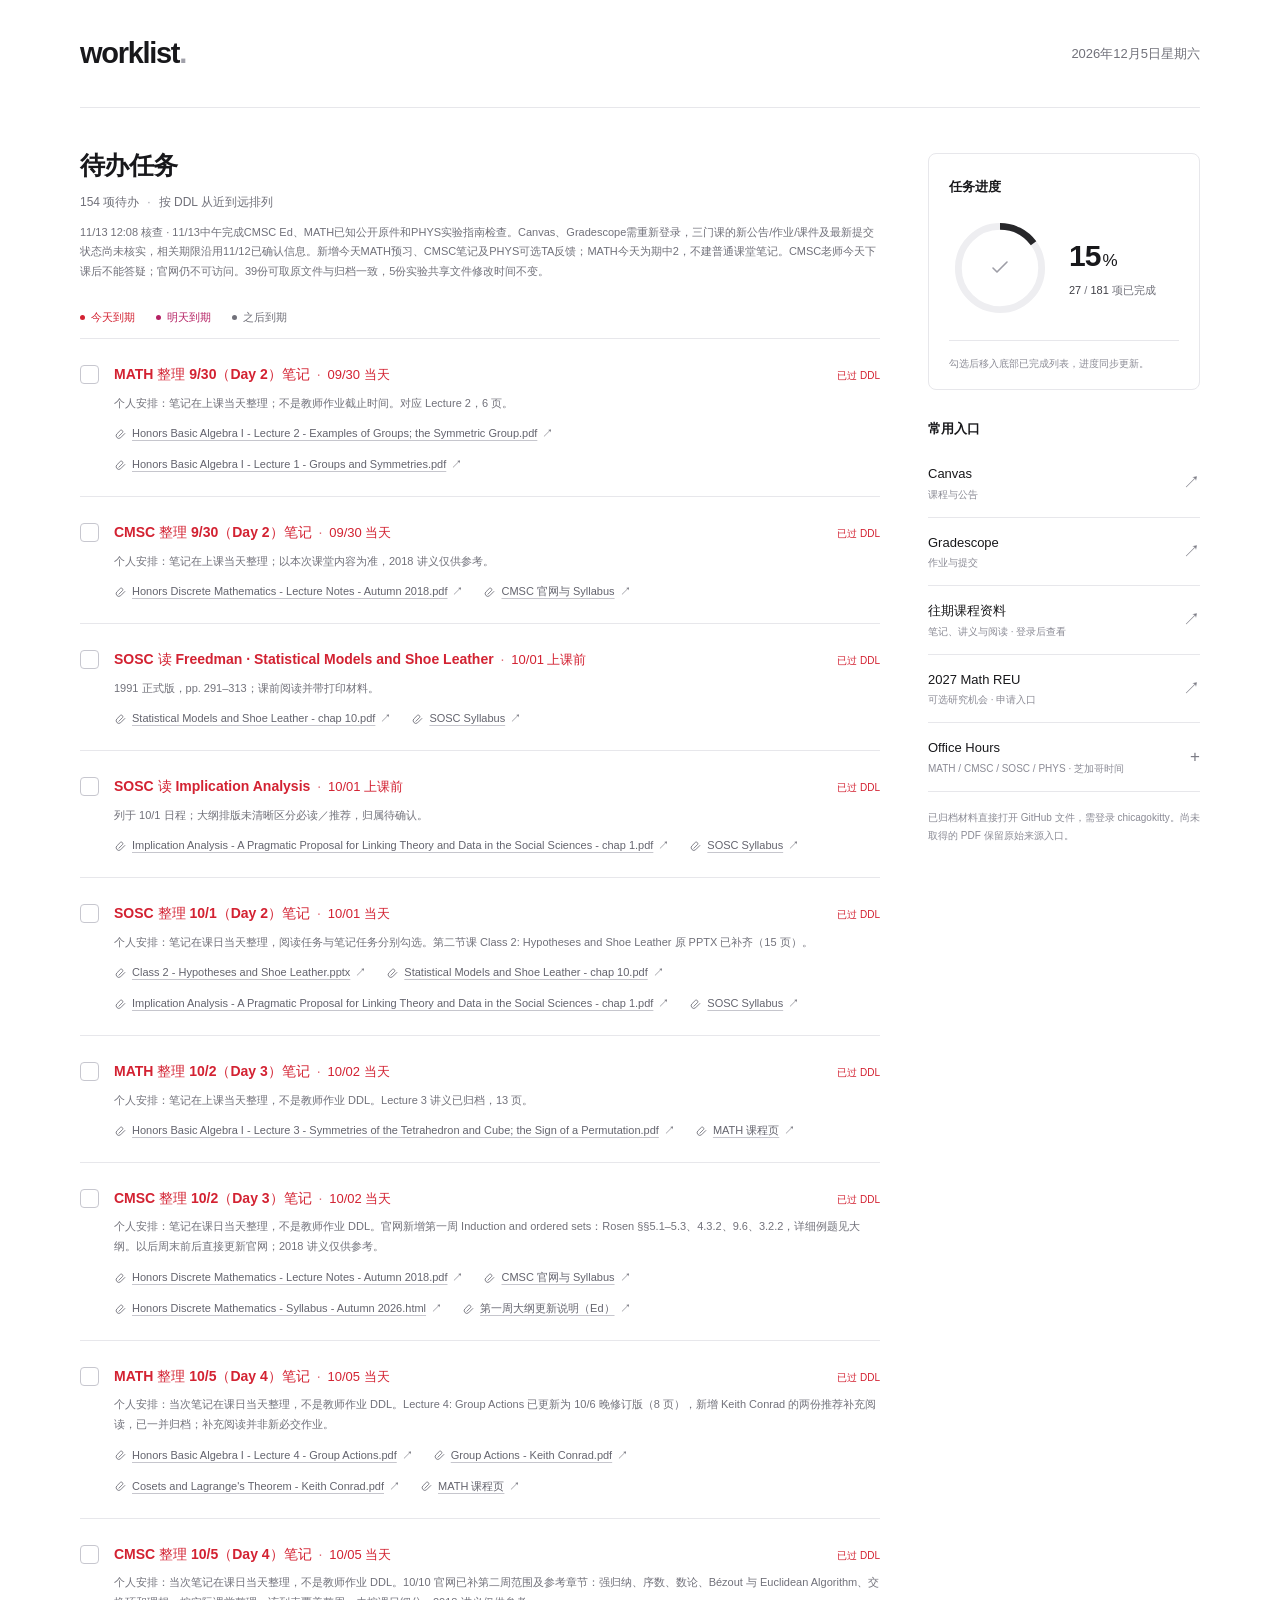
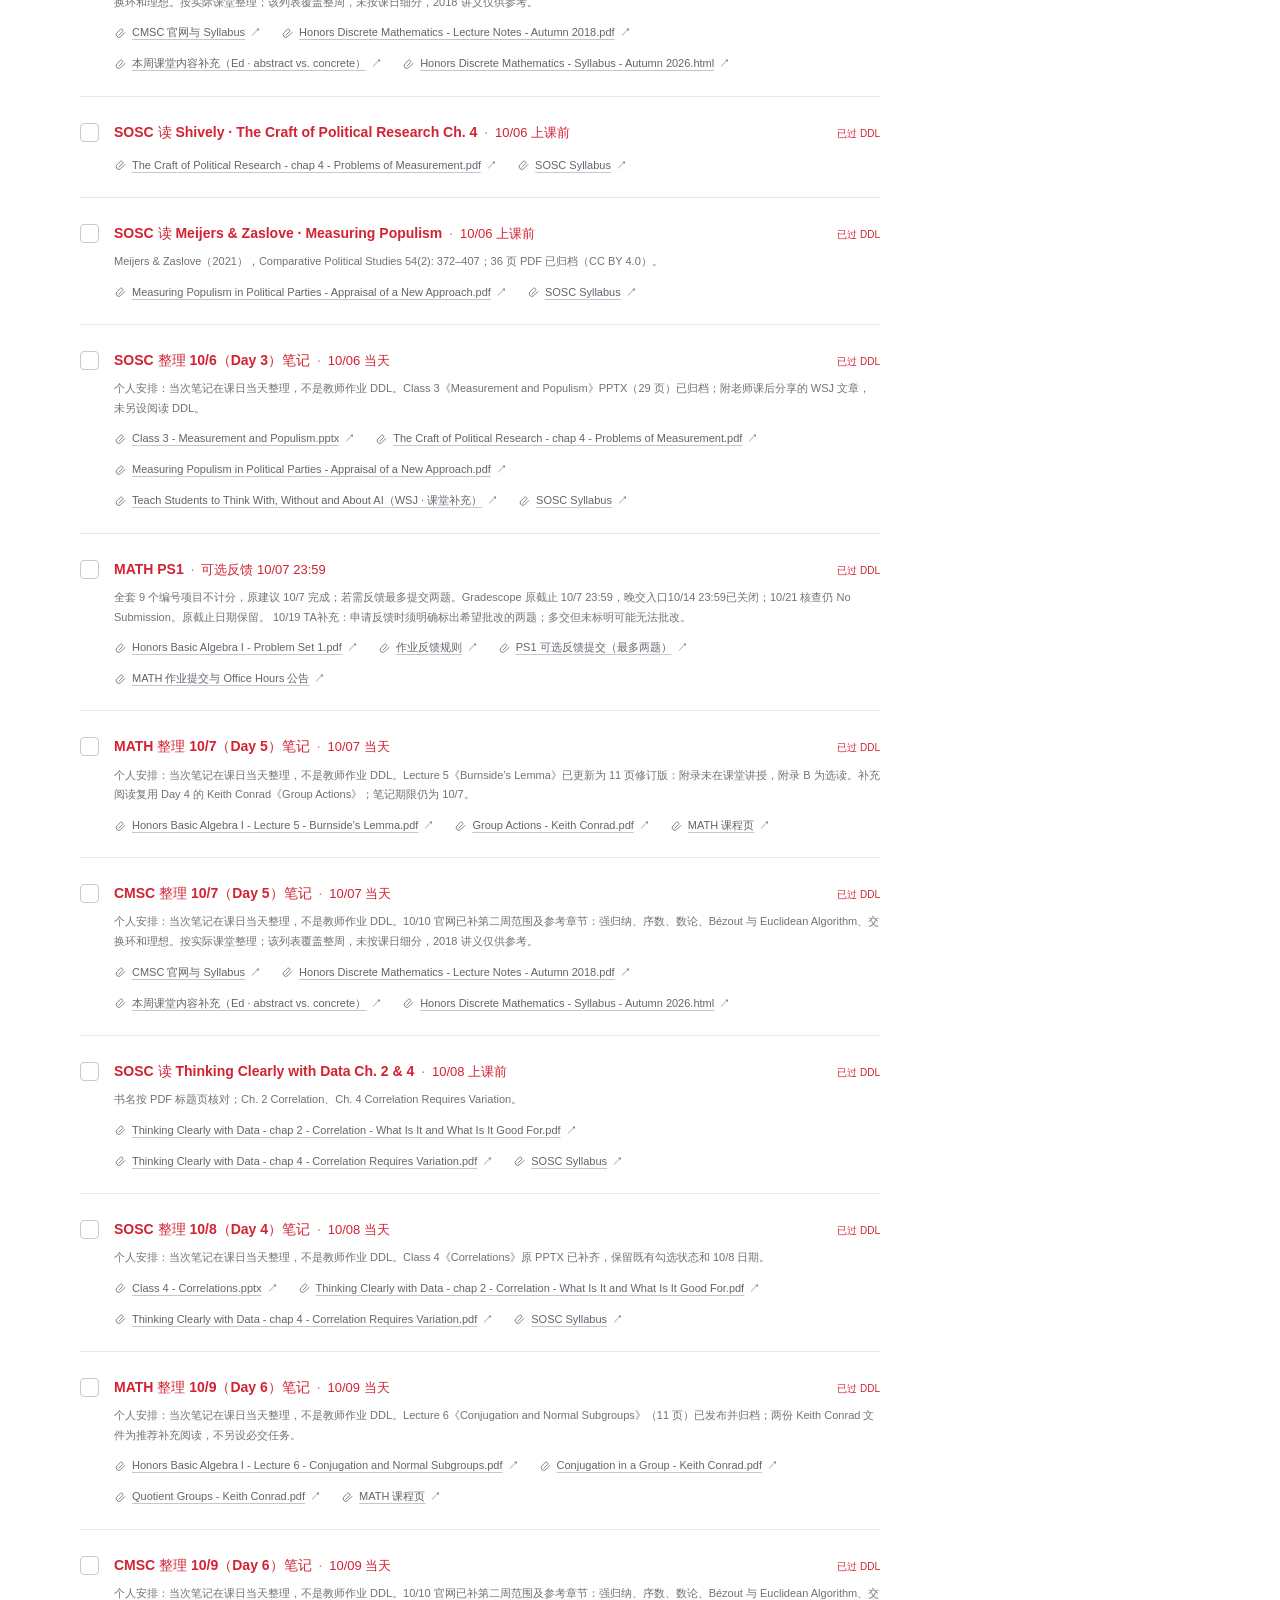
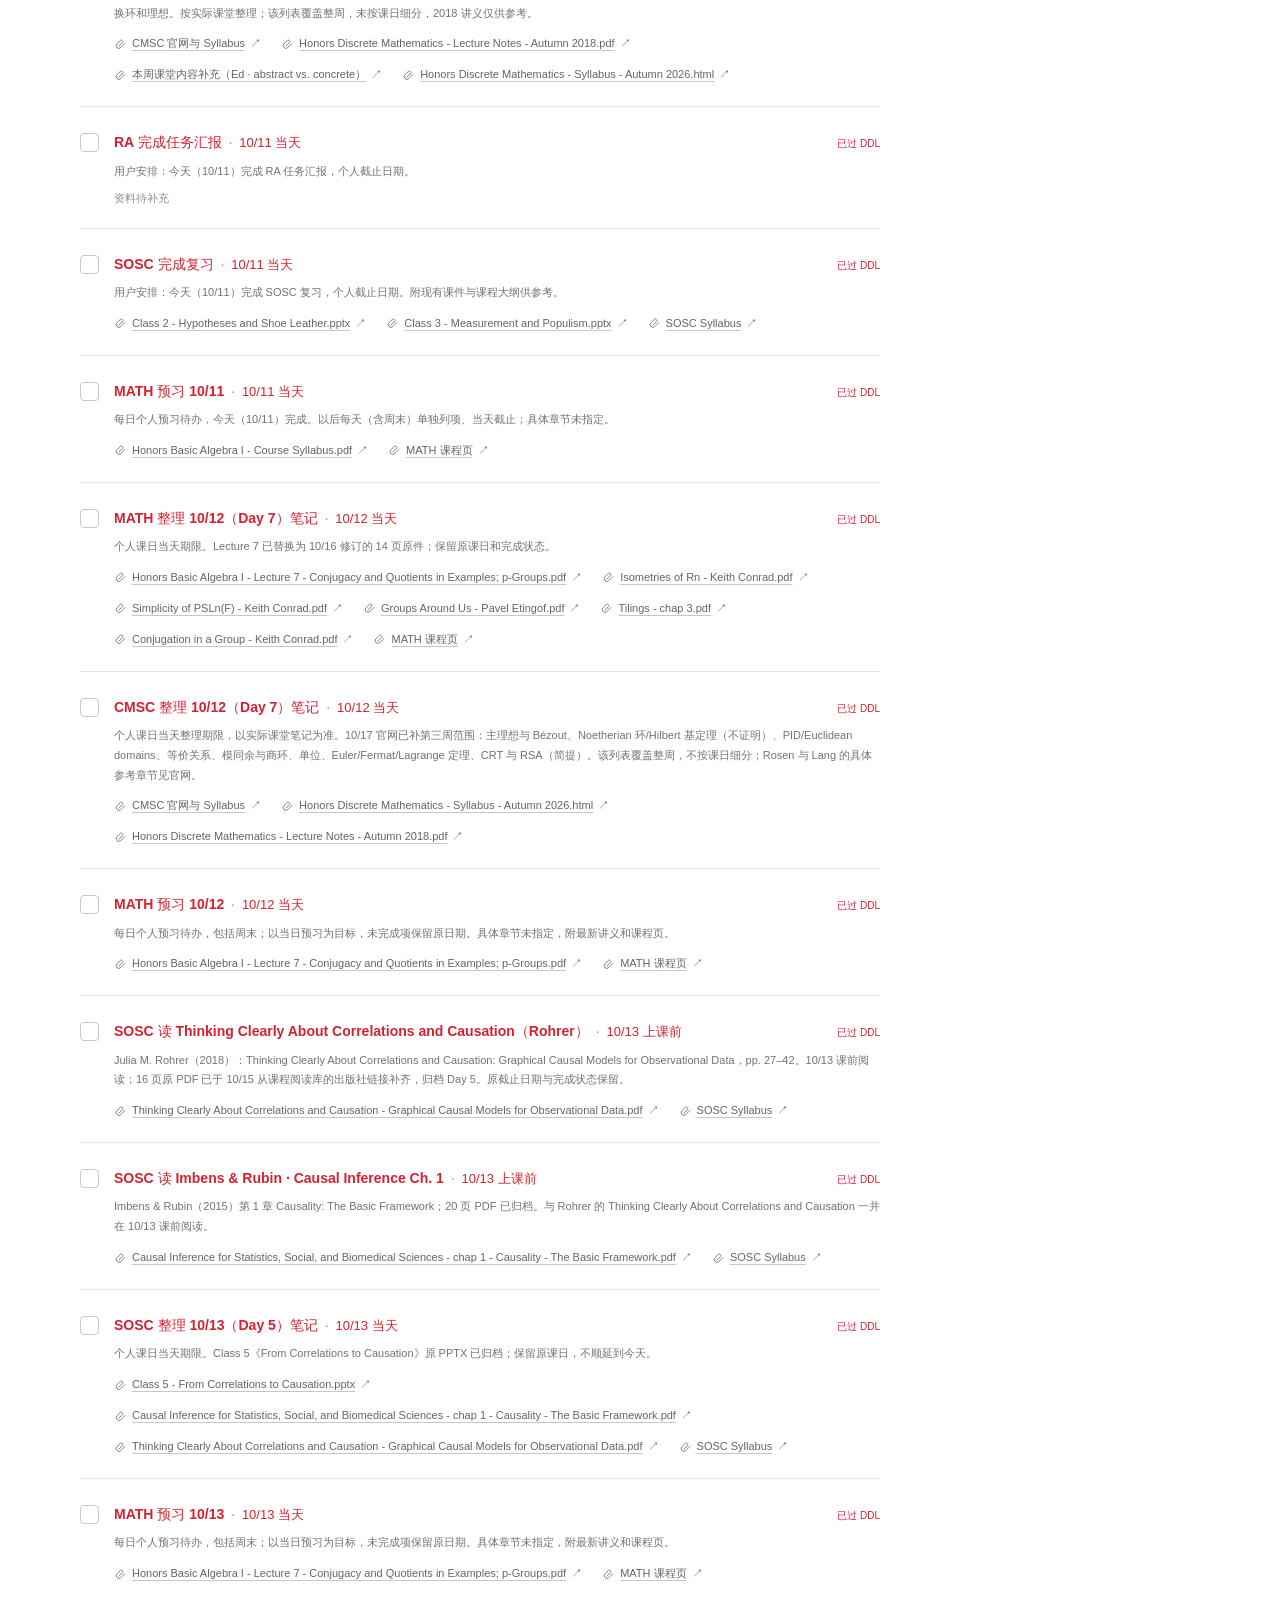
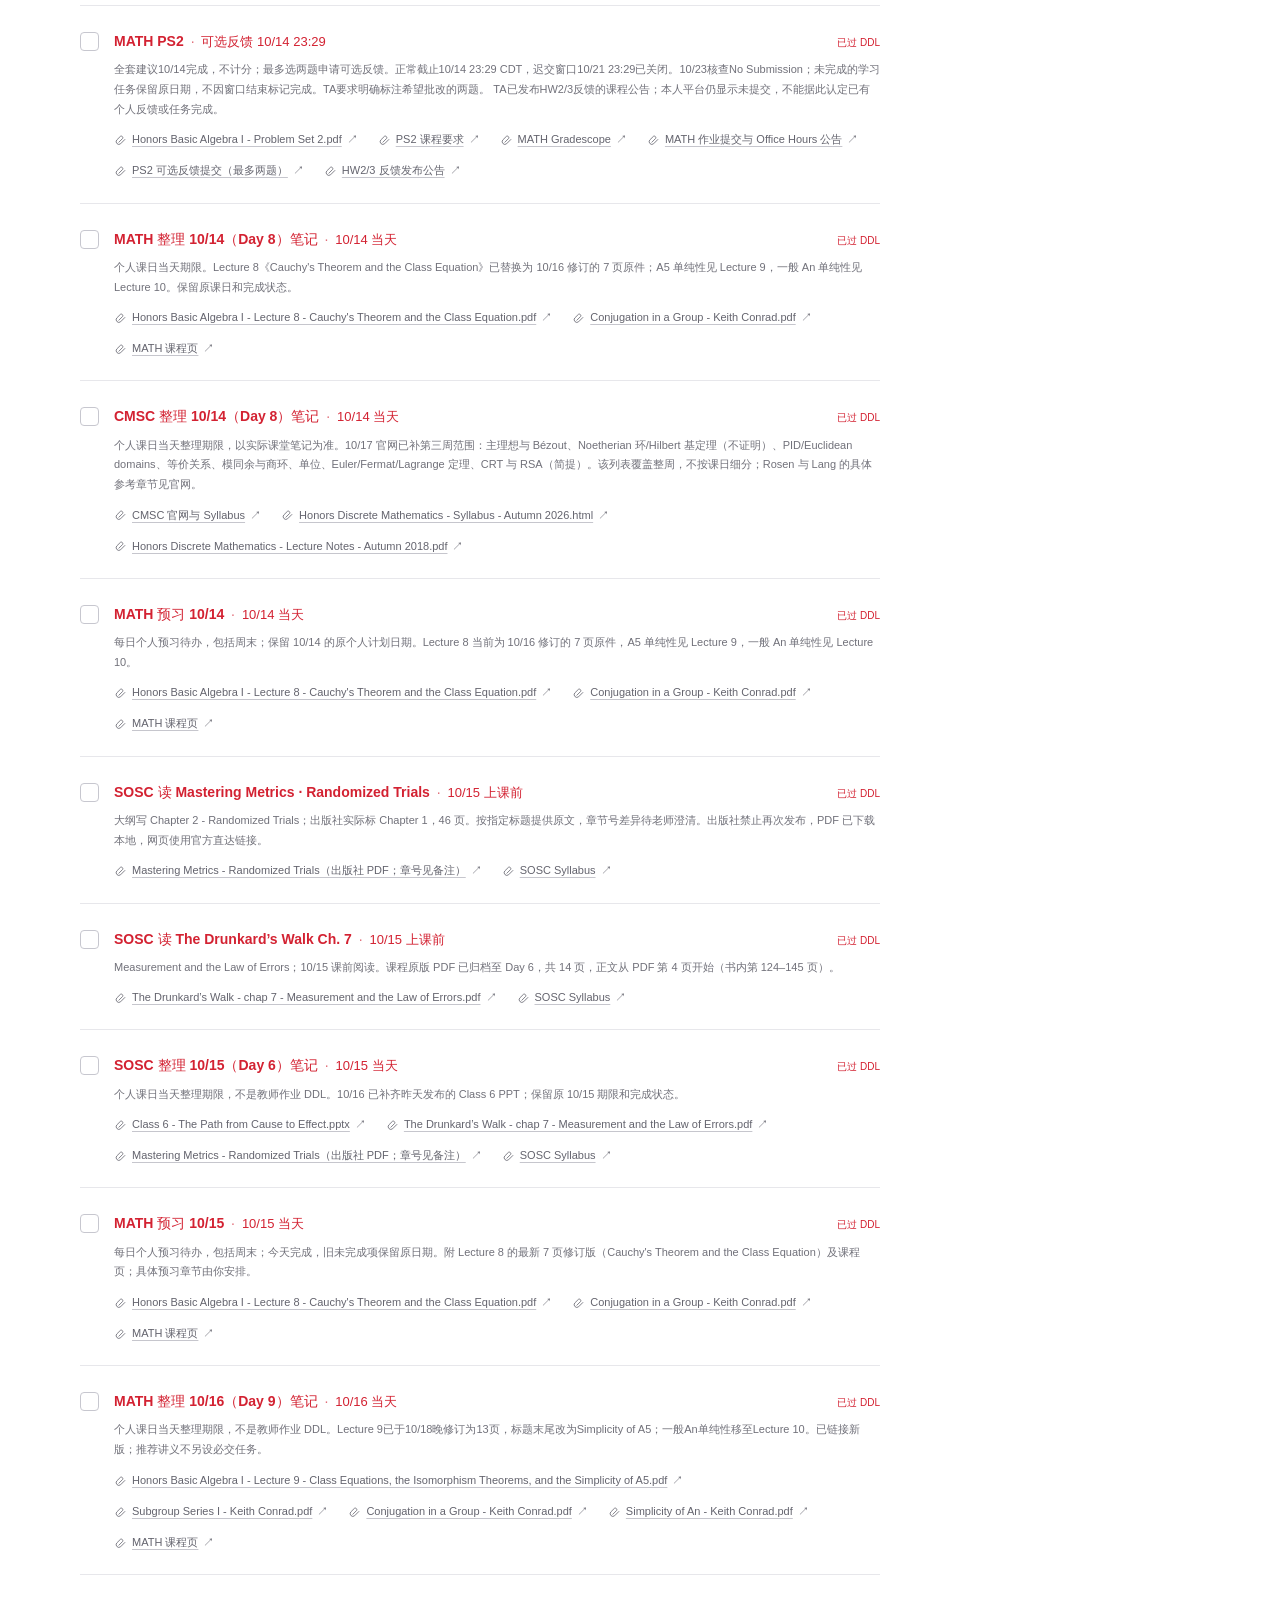
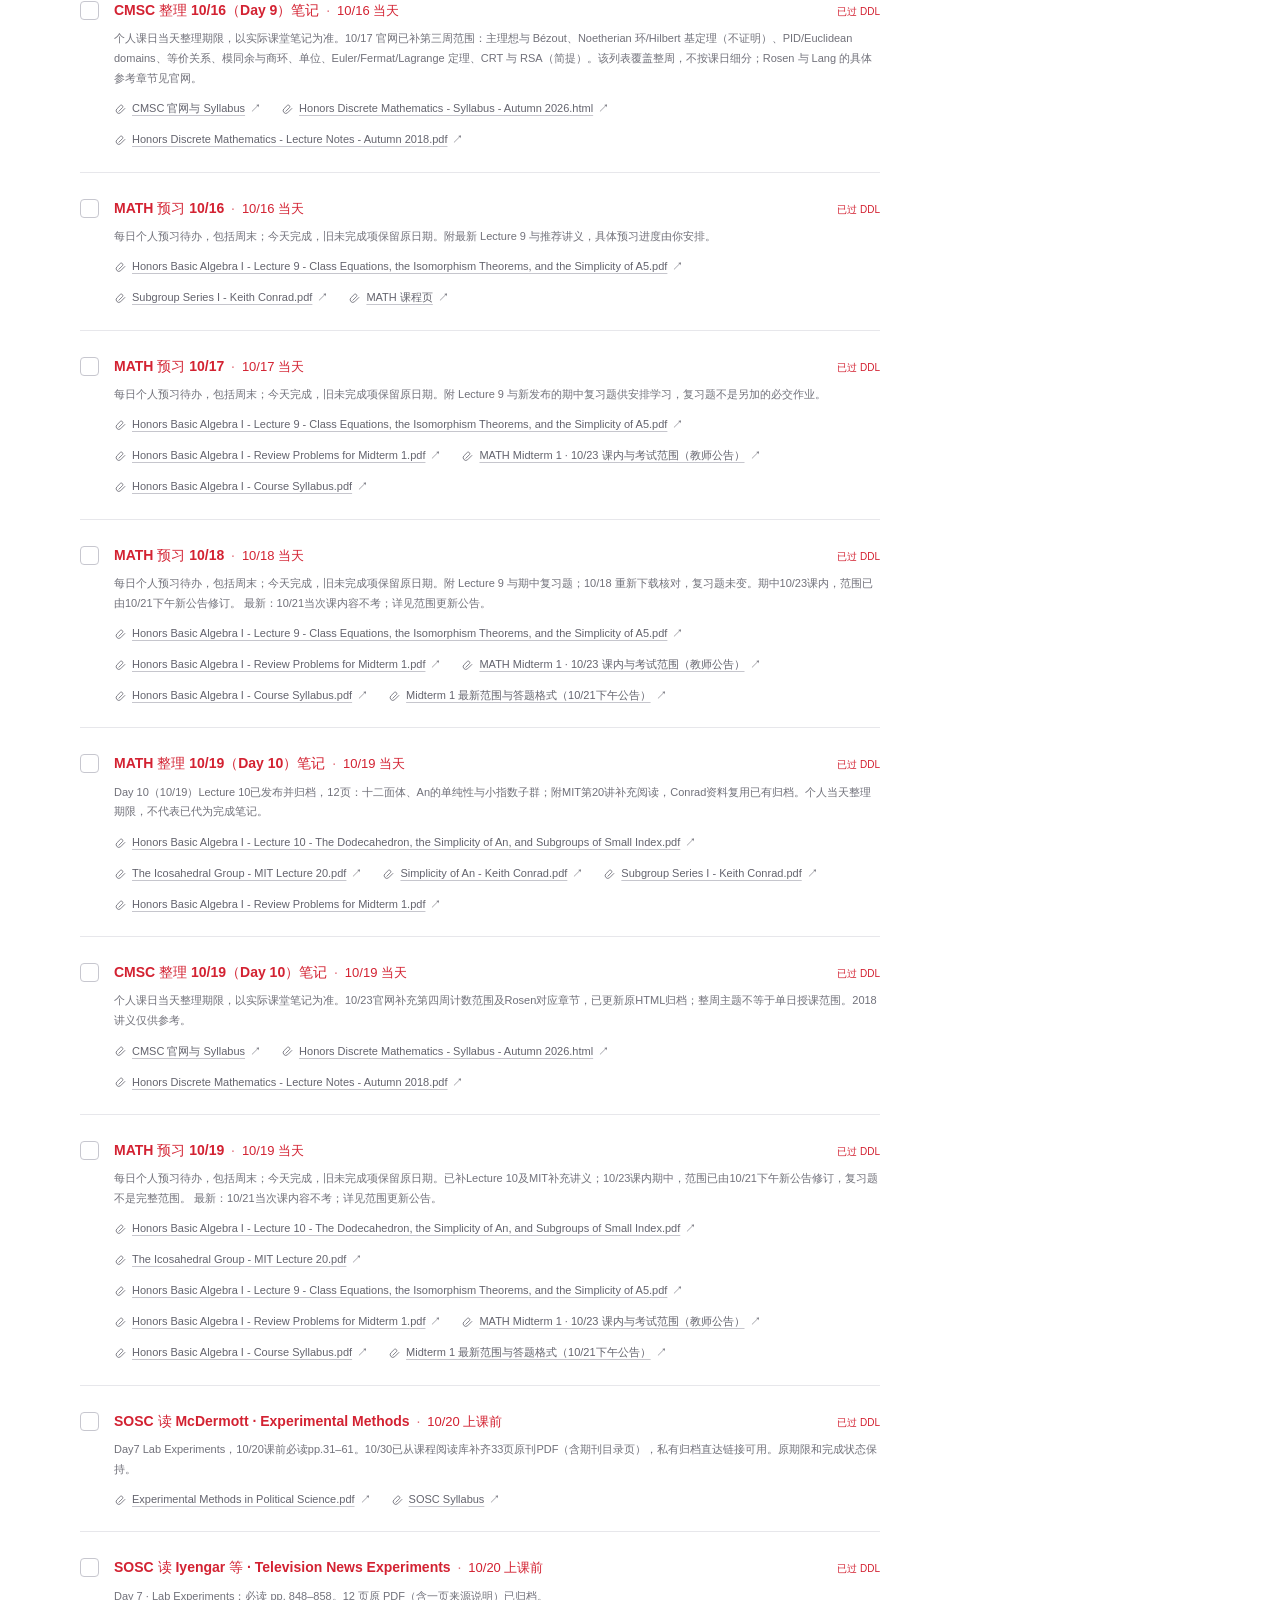
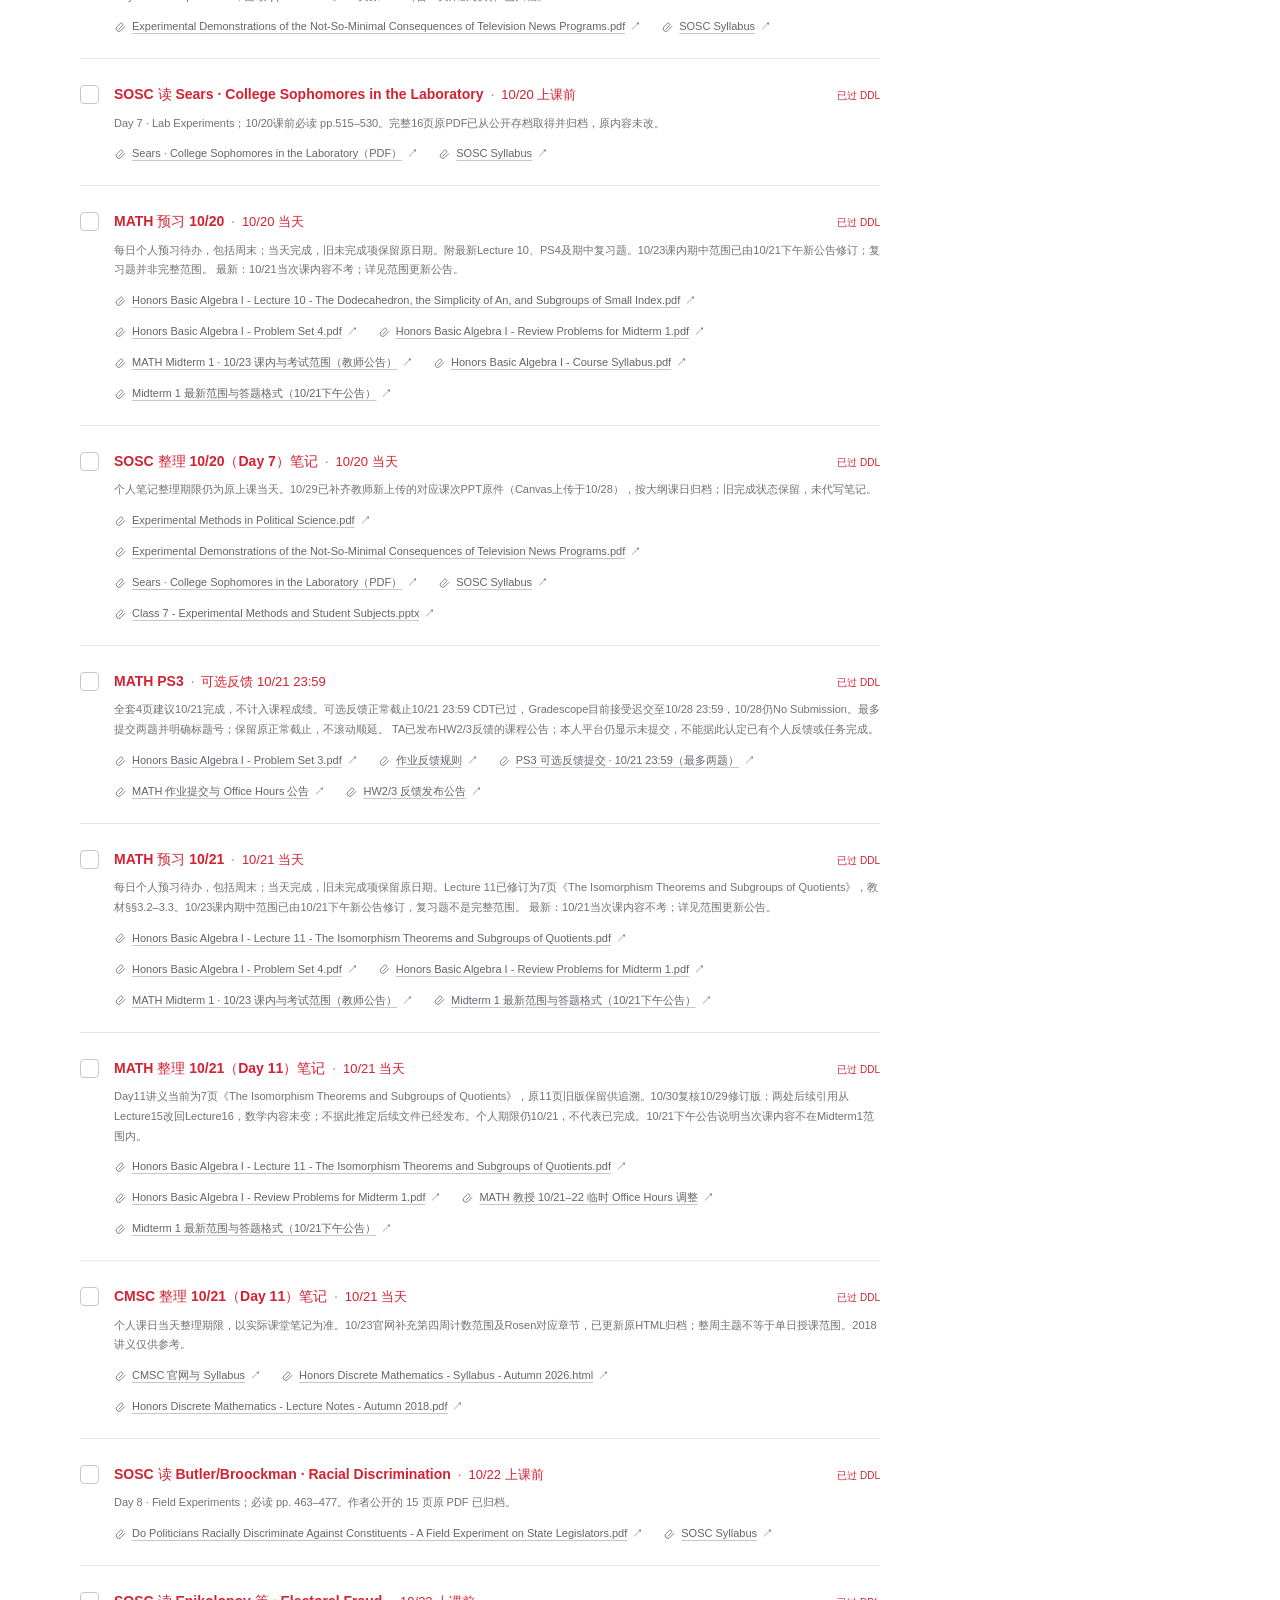
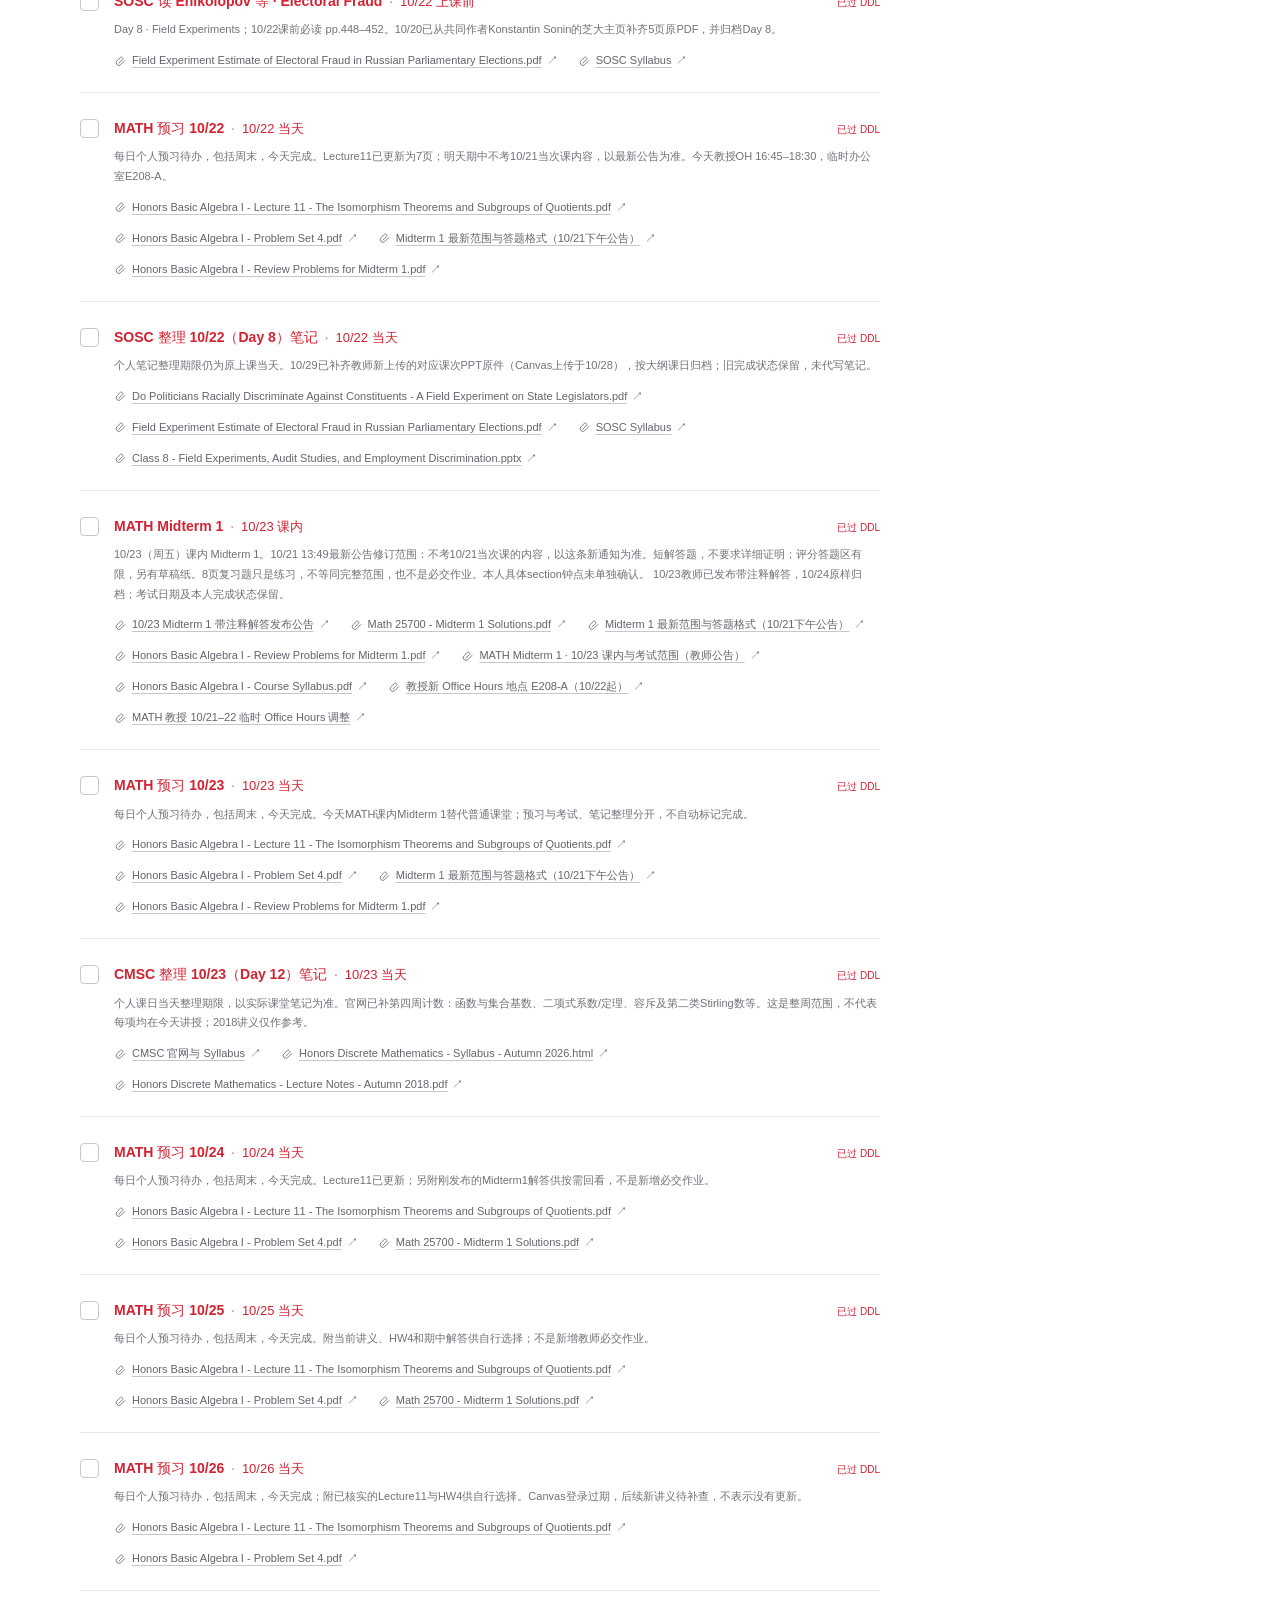
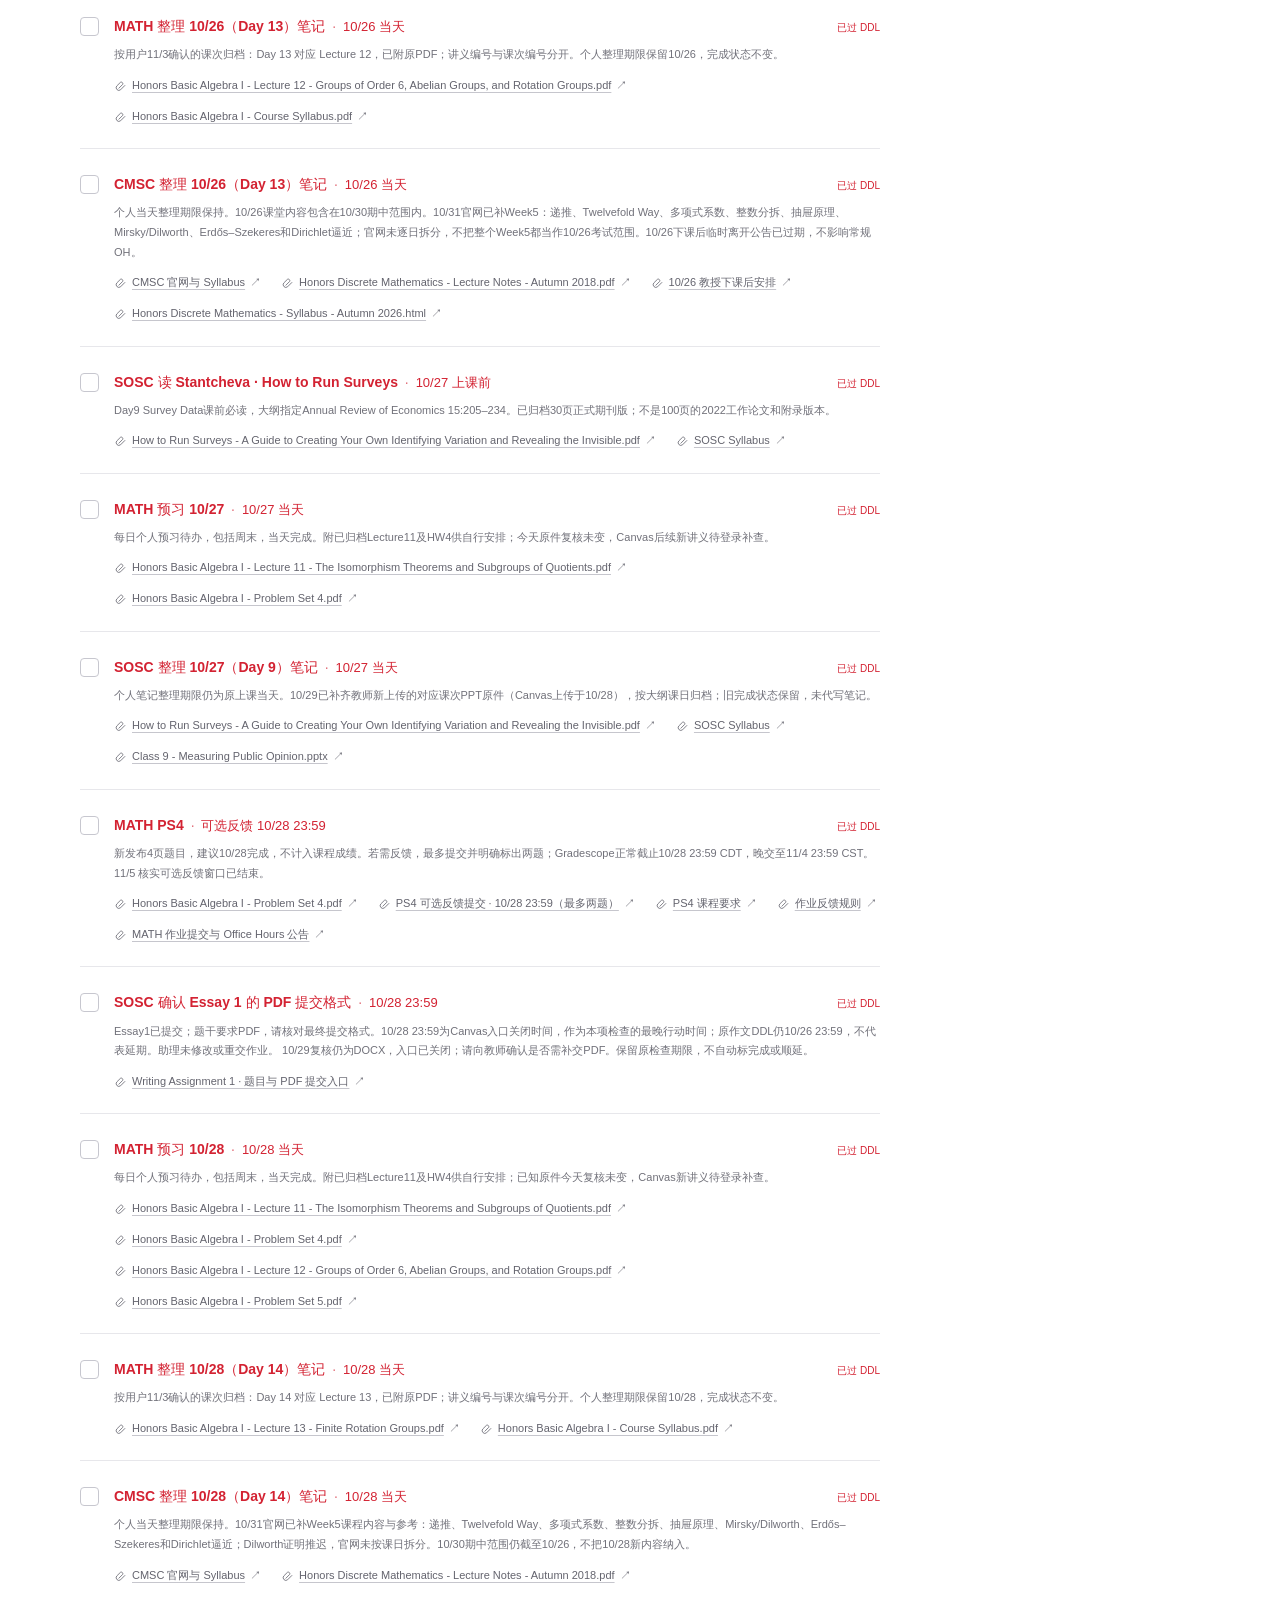
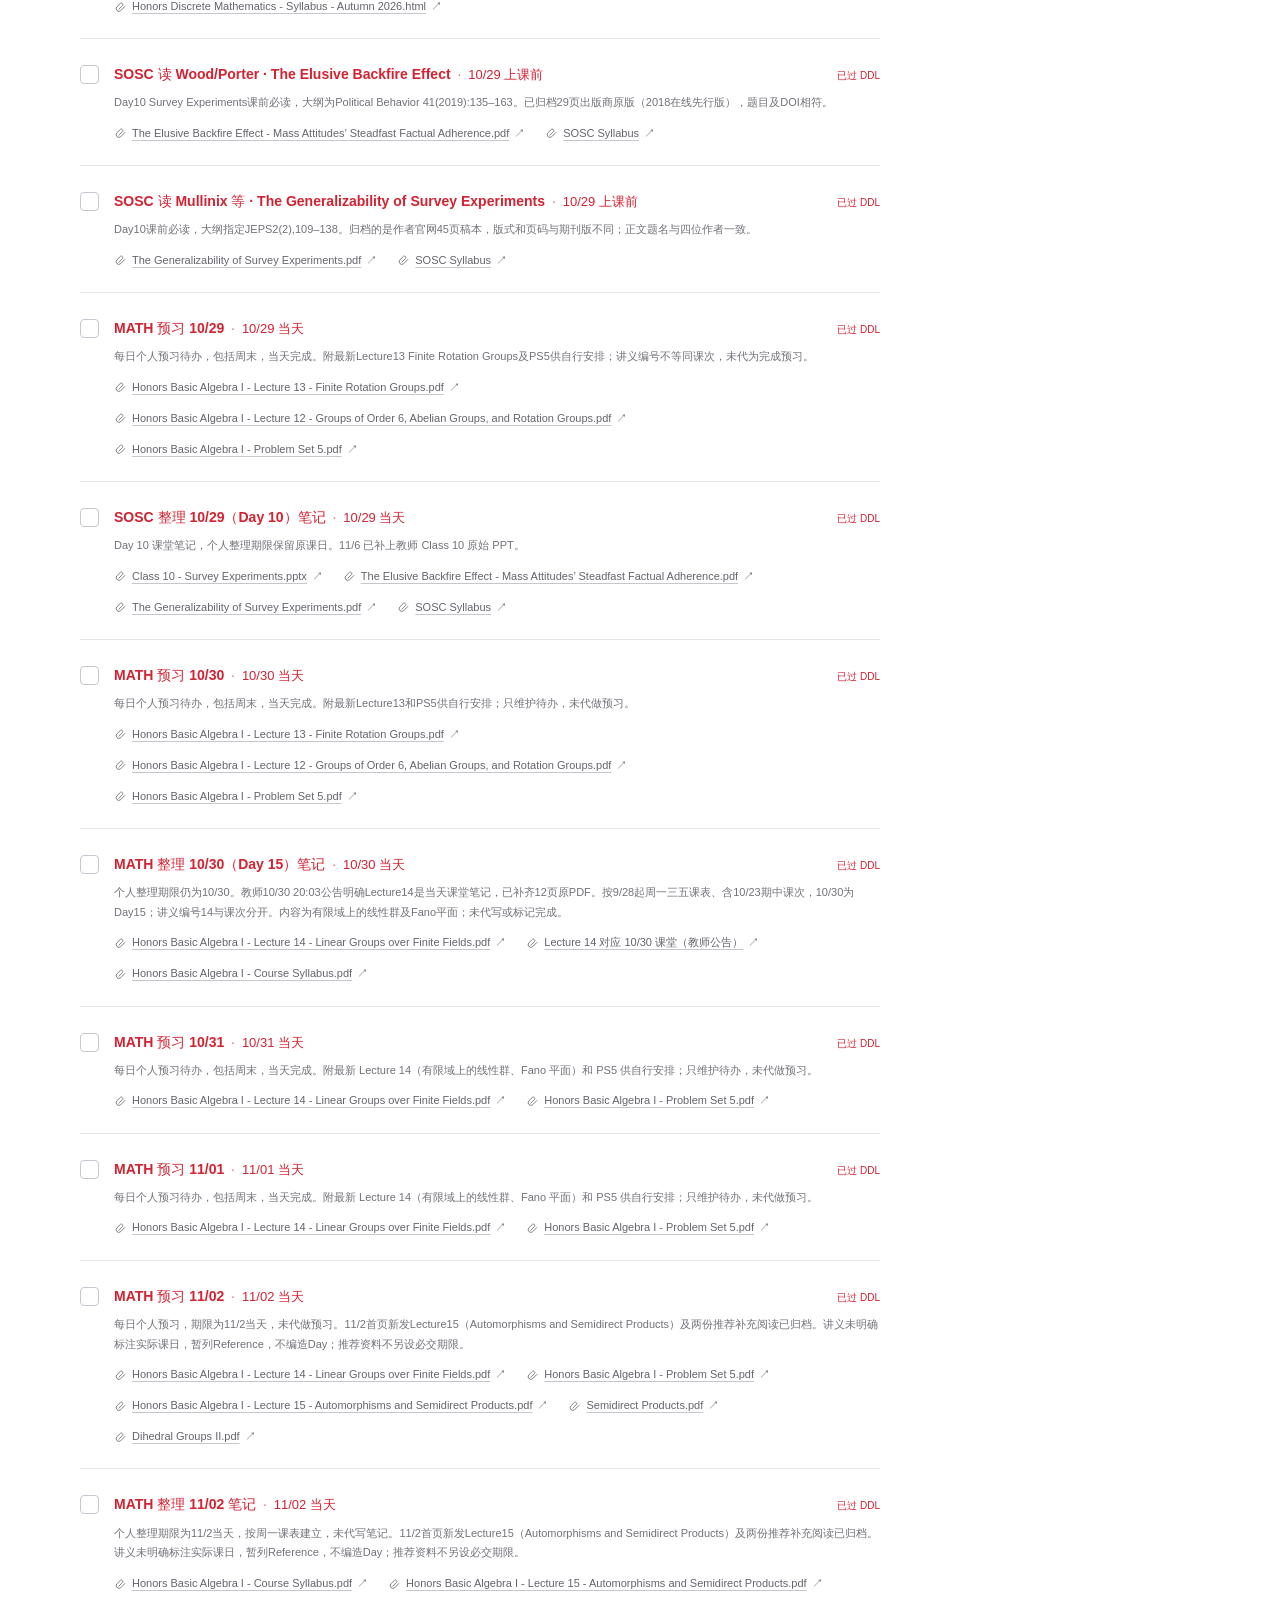
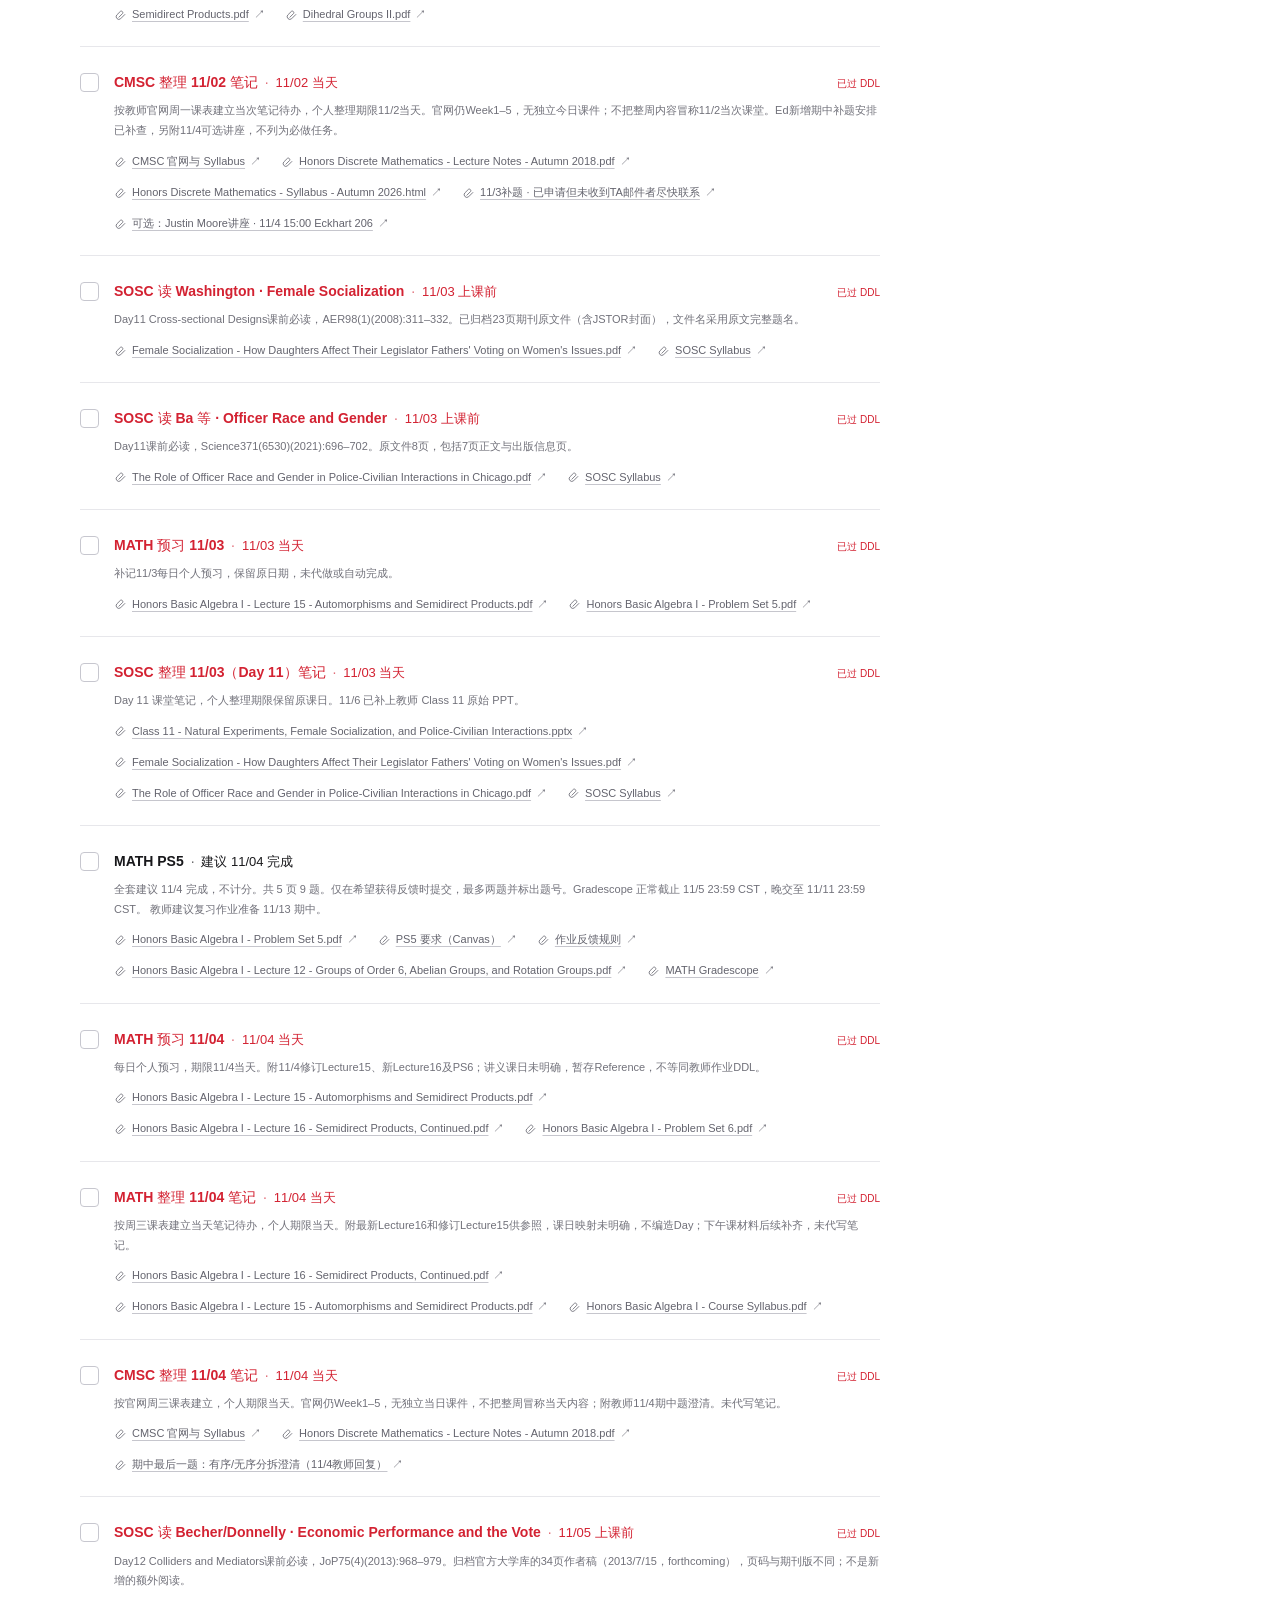
==== commit 3db56a79: "Sync Nov 13 study tasks and course notices; record login gaps" ====
--- a/index.html
+++ b/index.html
@@ -7,7 +7,7 @@
   <meta name="description" content="worklist · 课程任务、截止日期与阅读材料。">
   <title>worklist · 任务清单</title>
   <link rel="stylesheet" href="style.css?v=5">
-  <script src="data.js?v=20261112-noon1" defer></script>
+  <script src="data.js?v=20261113-noon1" defer></script>
   <script src="app.js?v=20261020-1" defer></script>
 </head>
 <body>
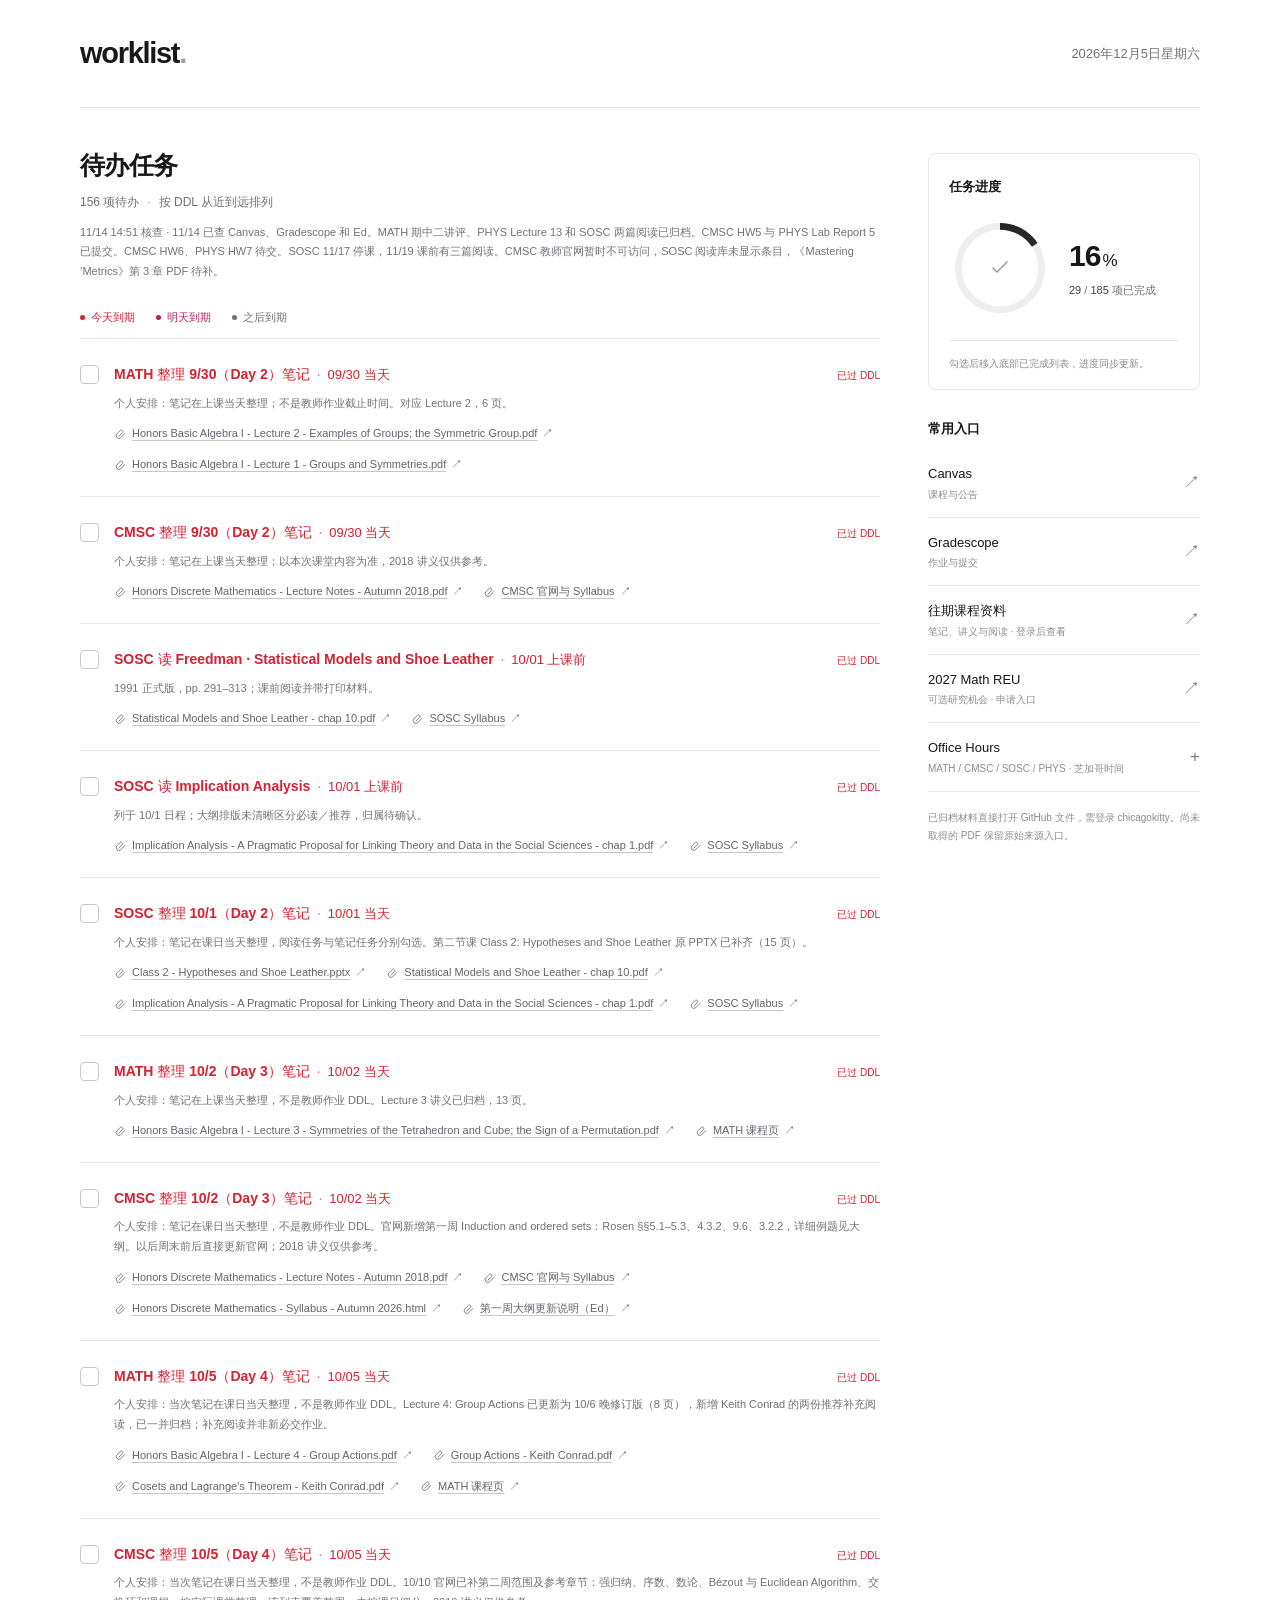
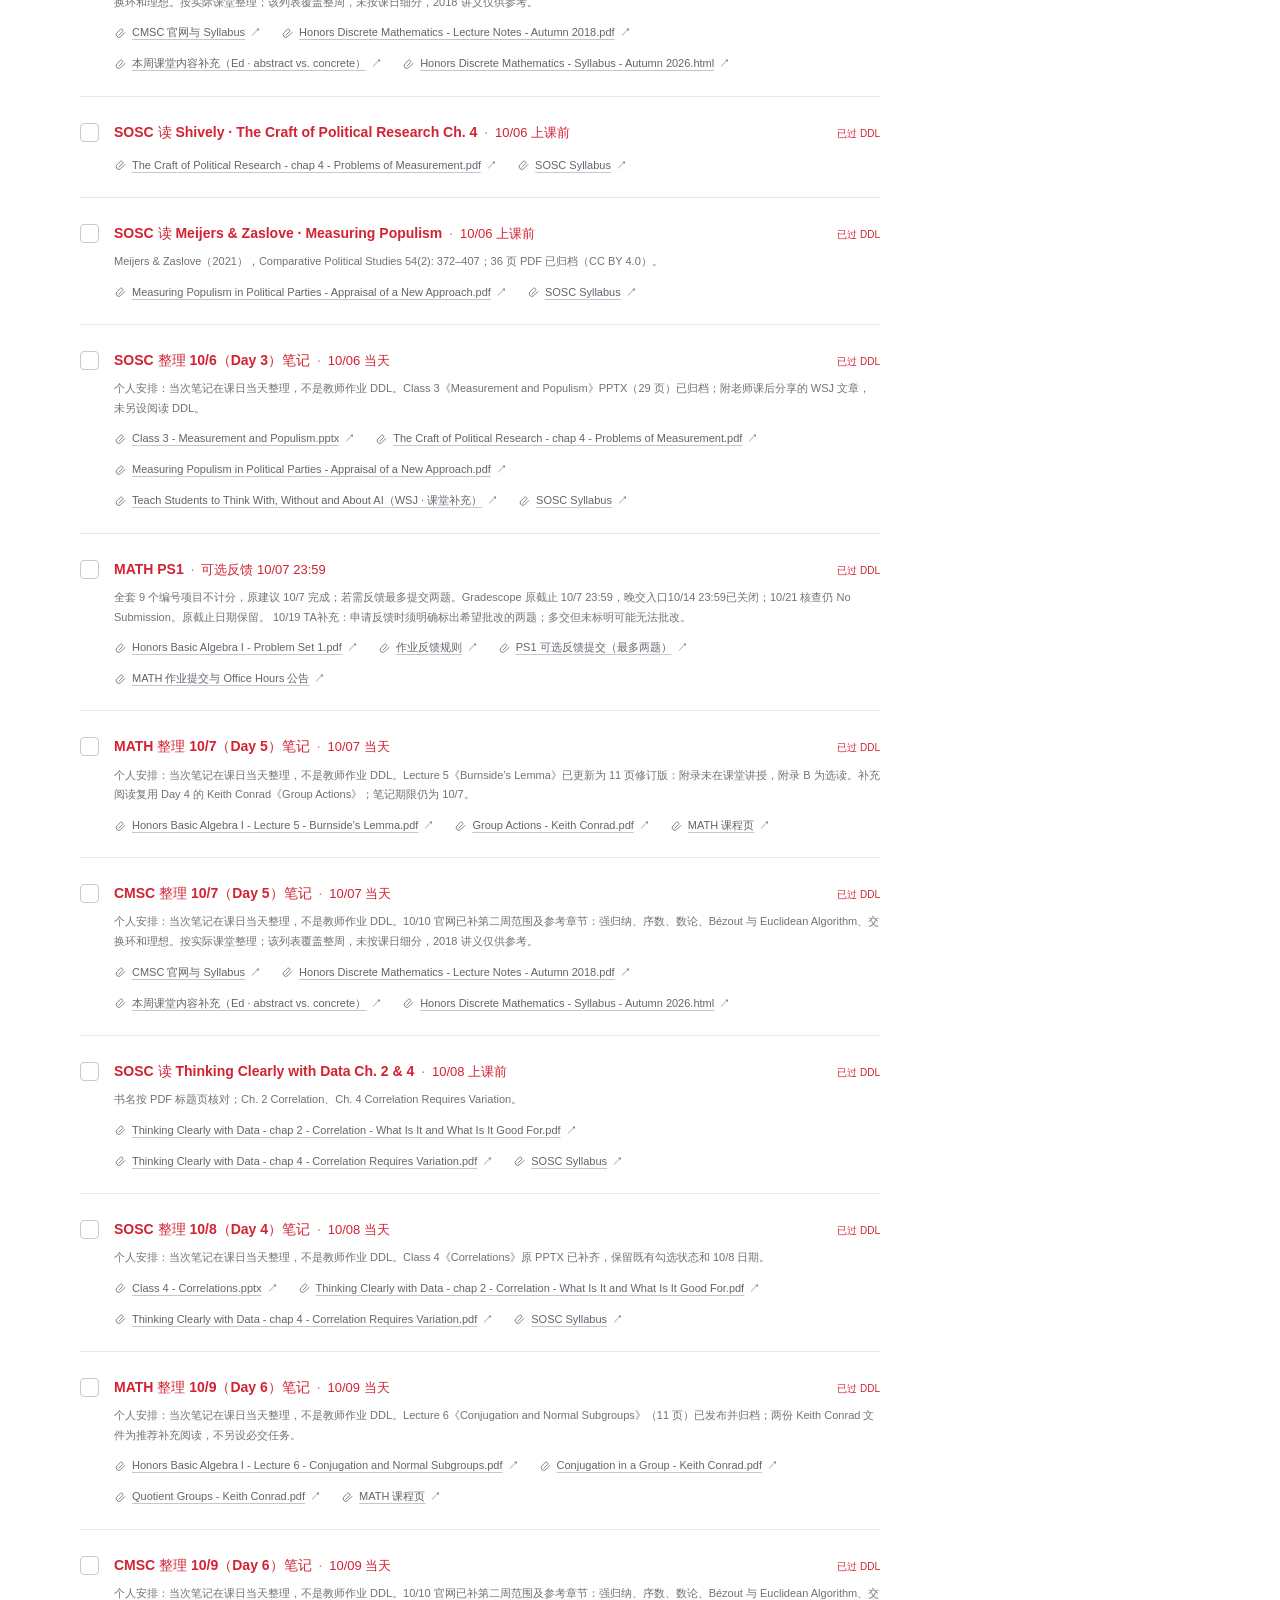
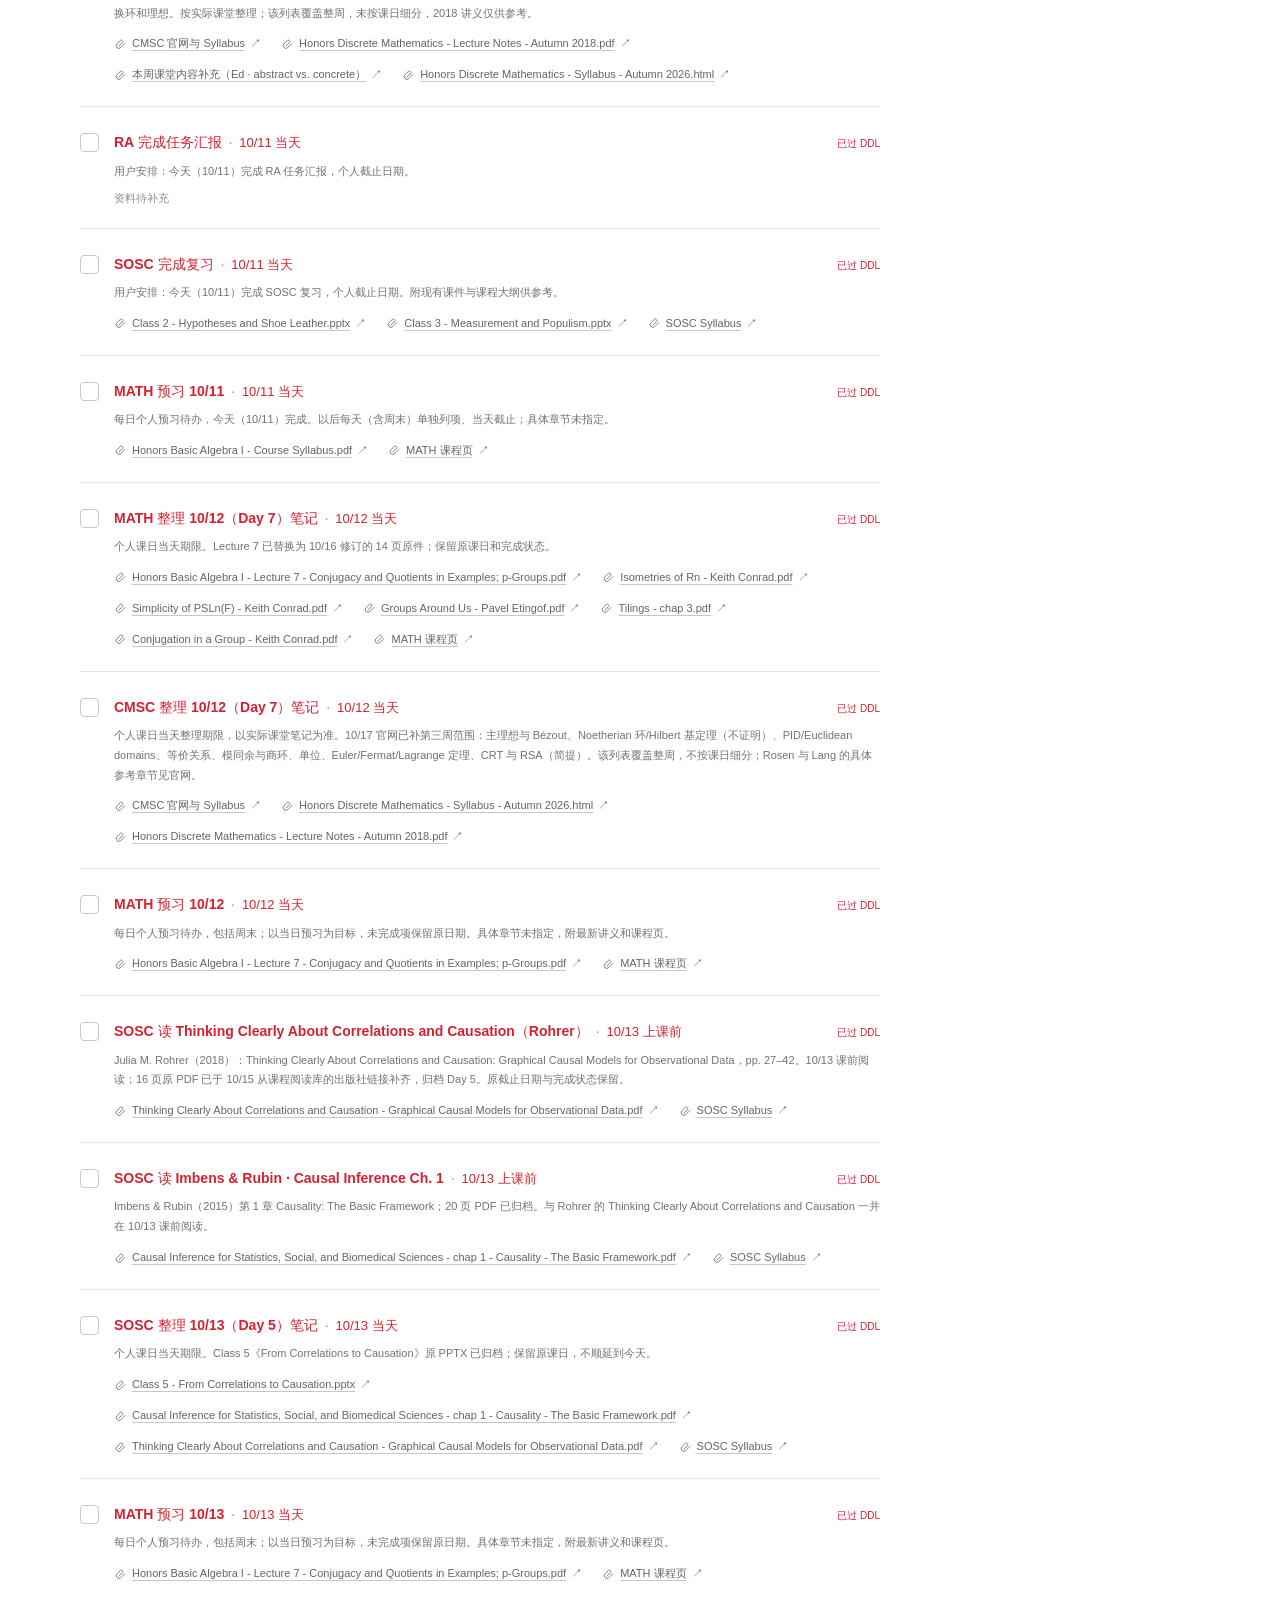
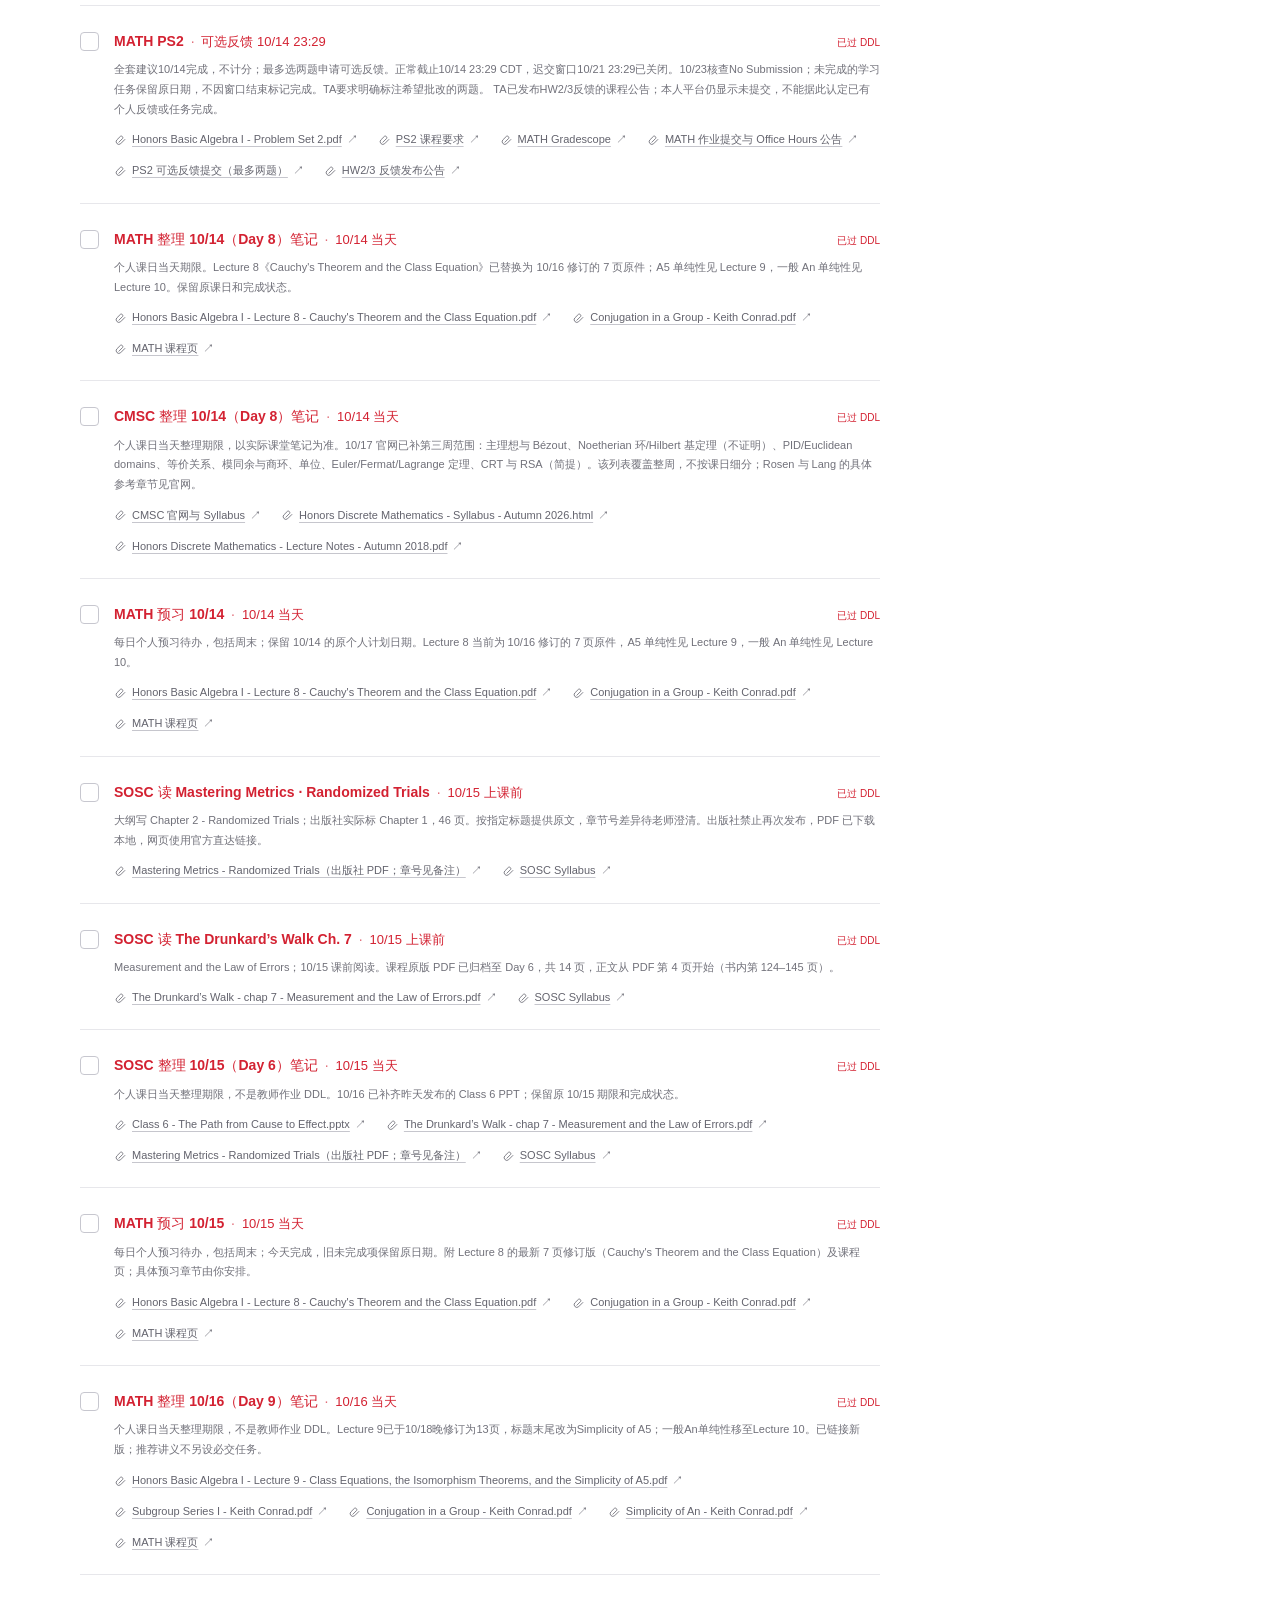
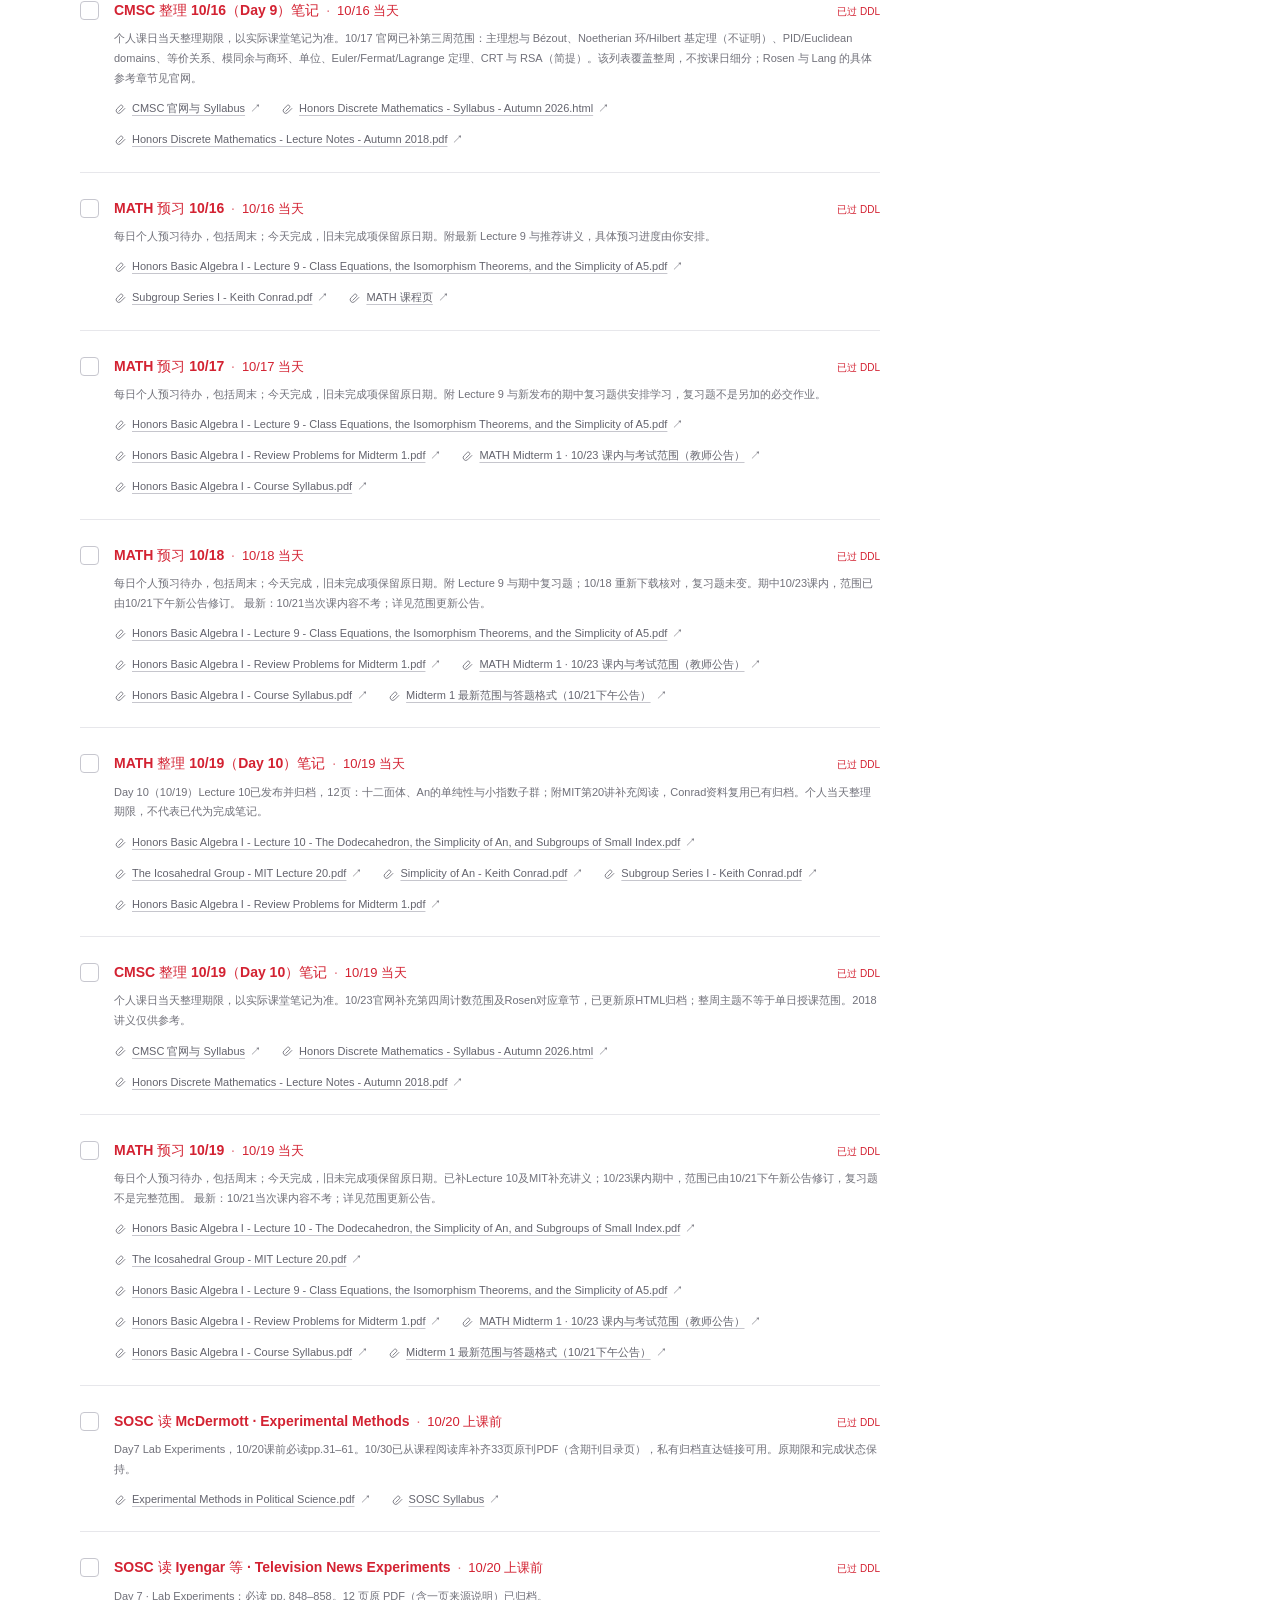
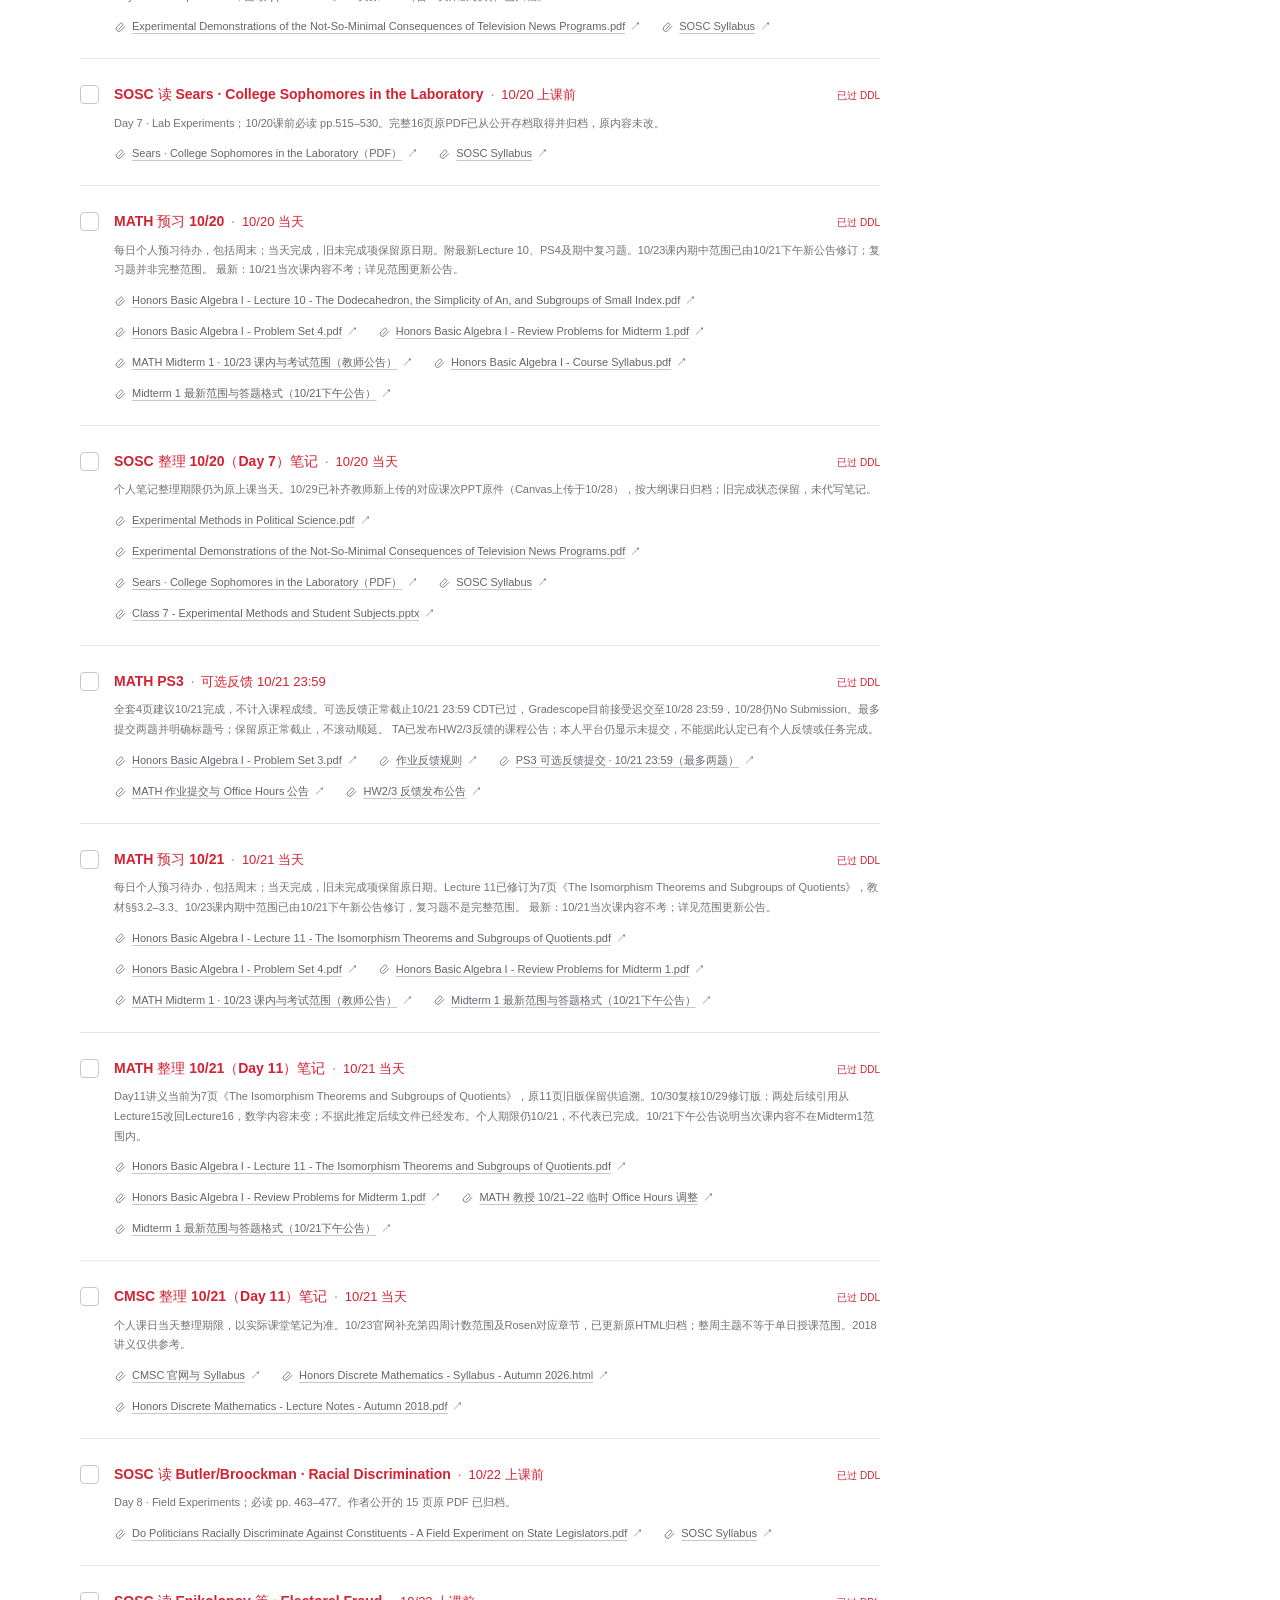
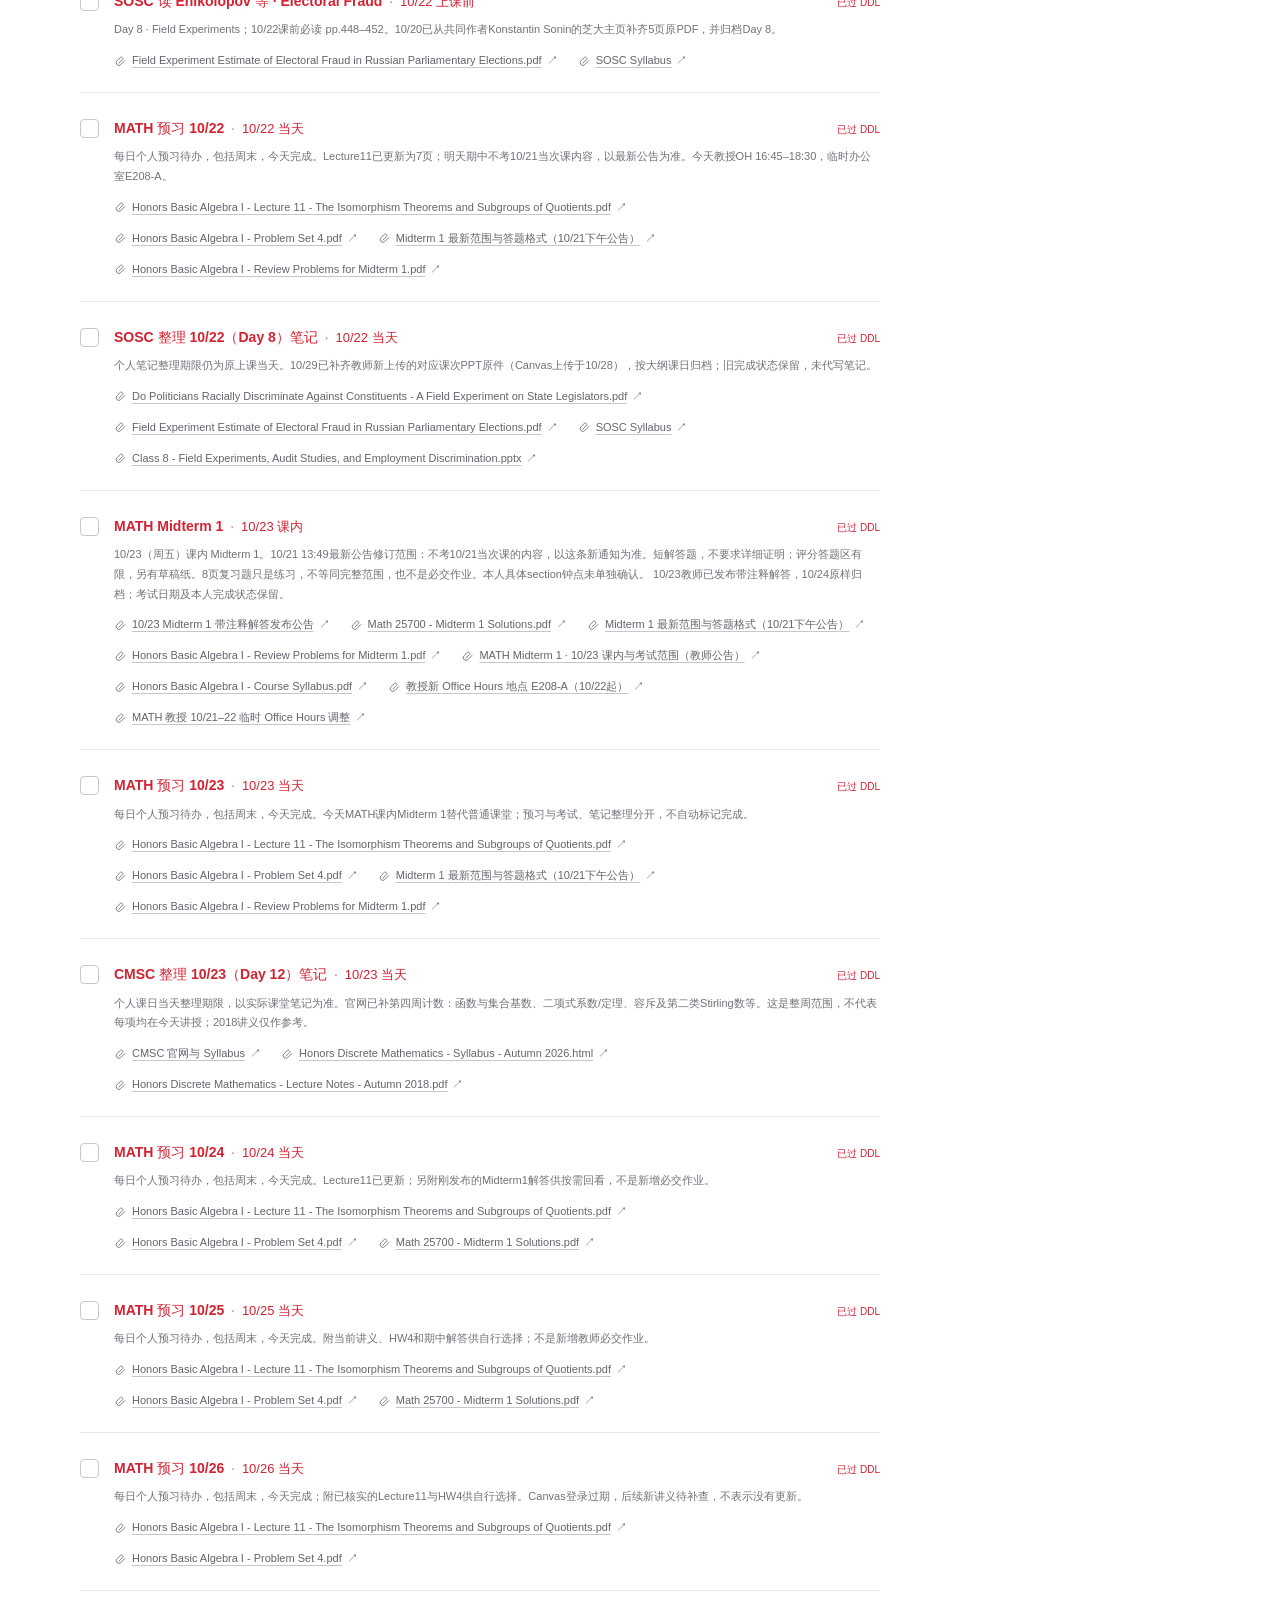
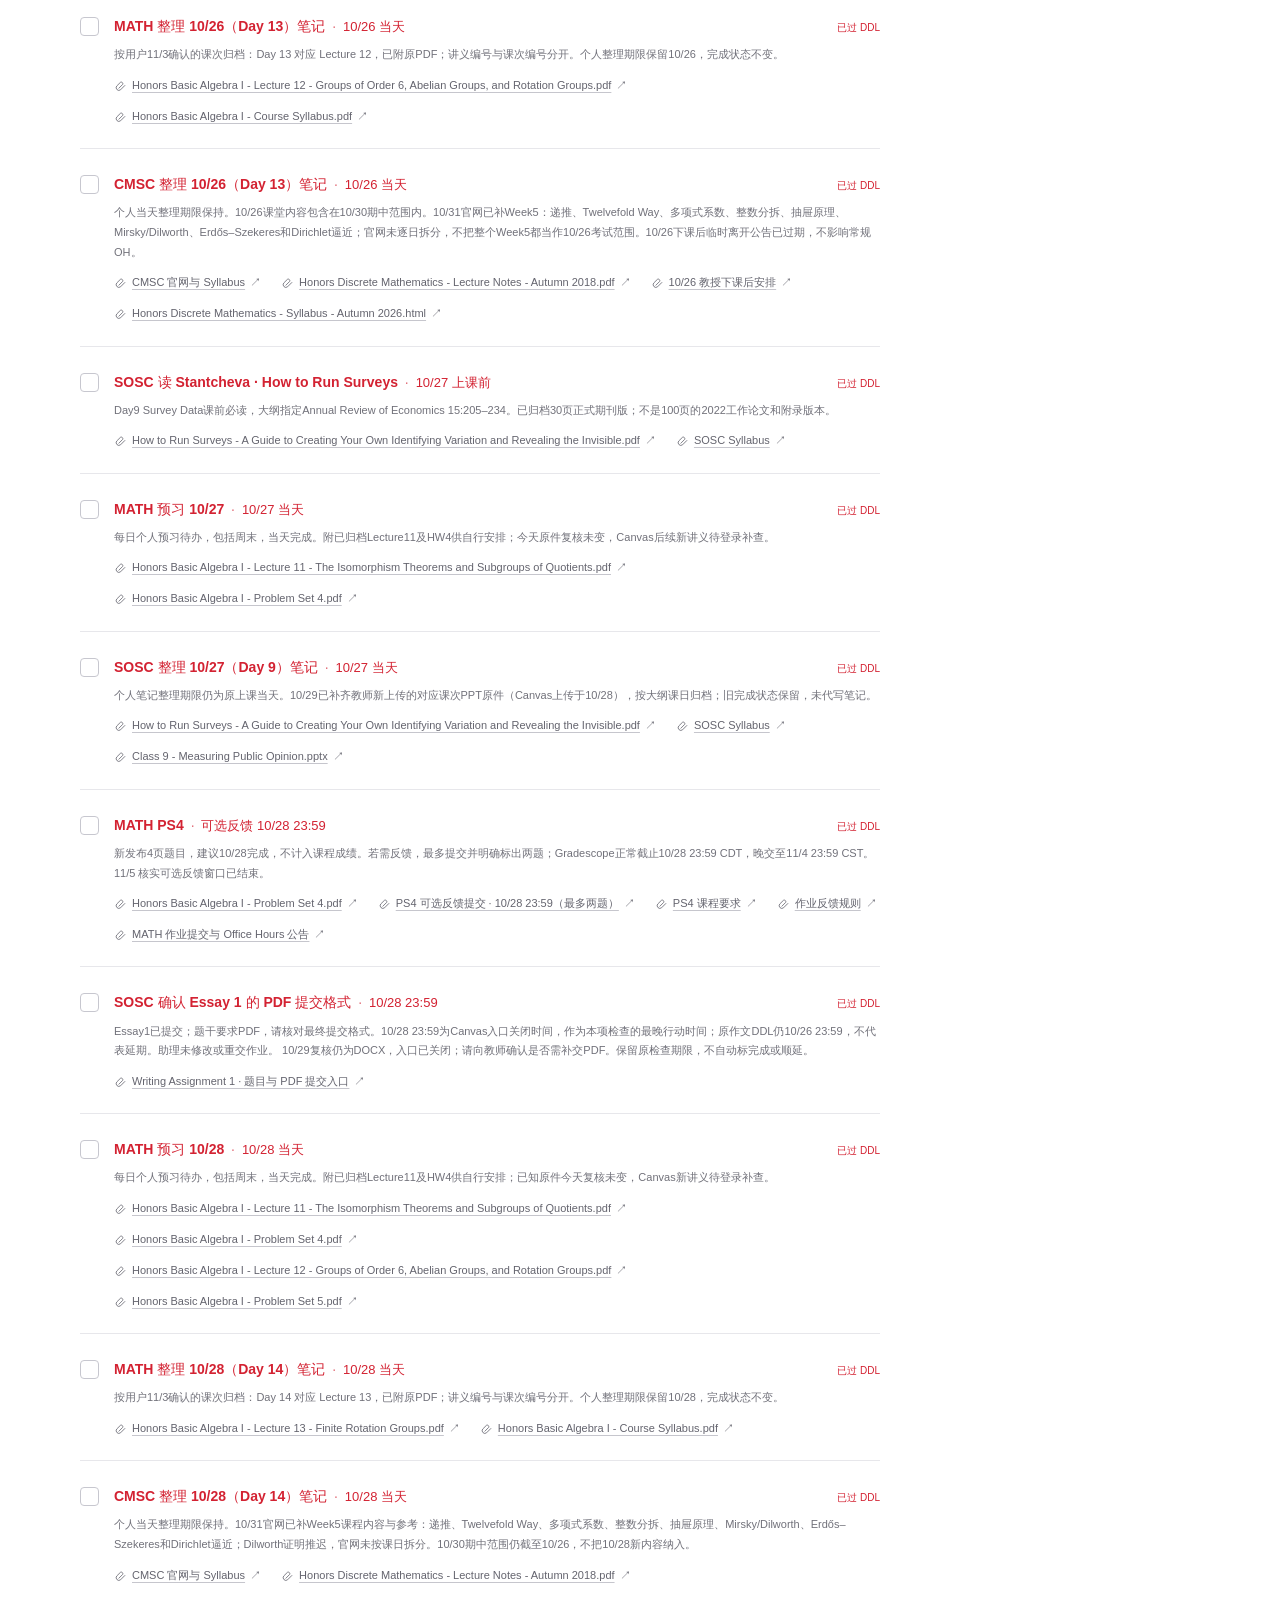
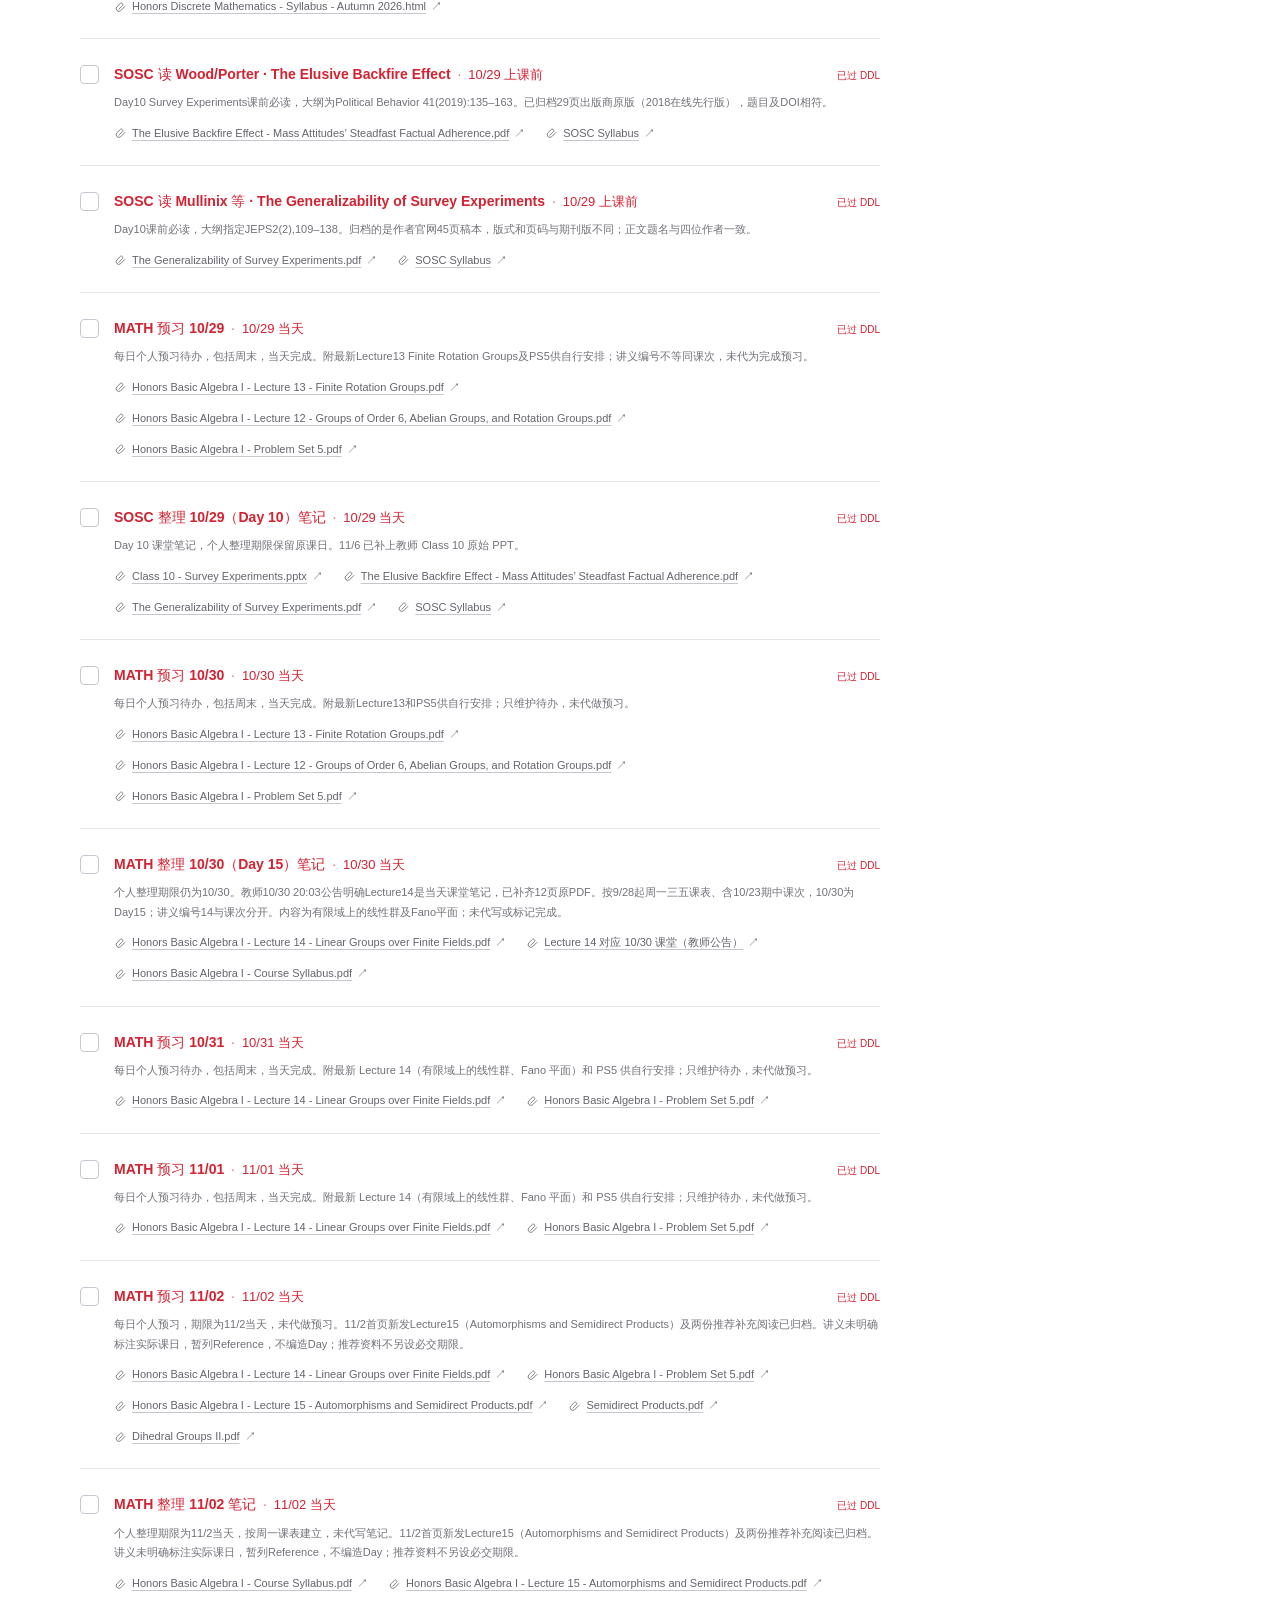
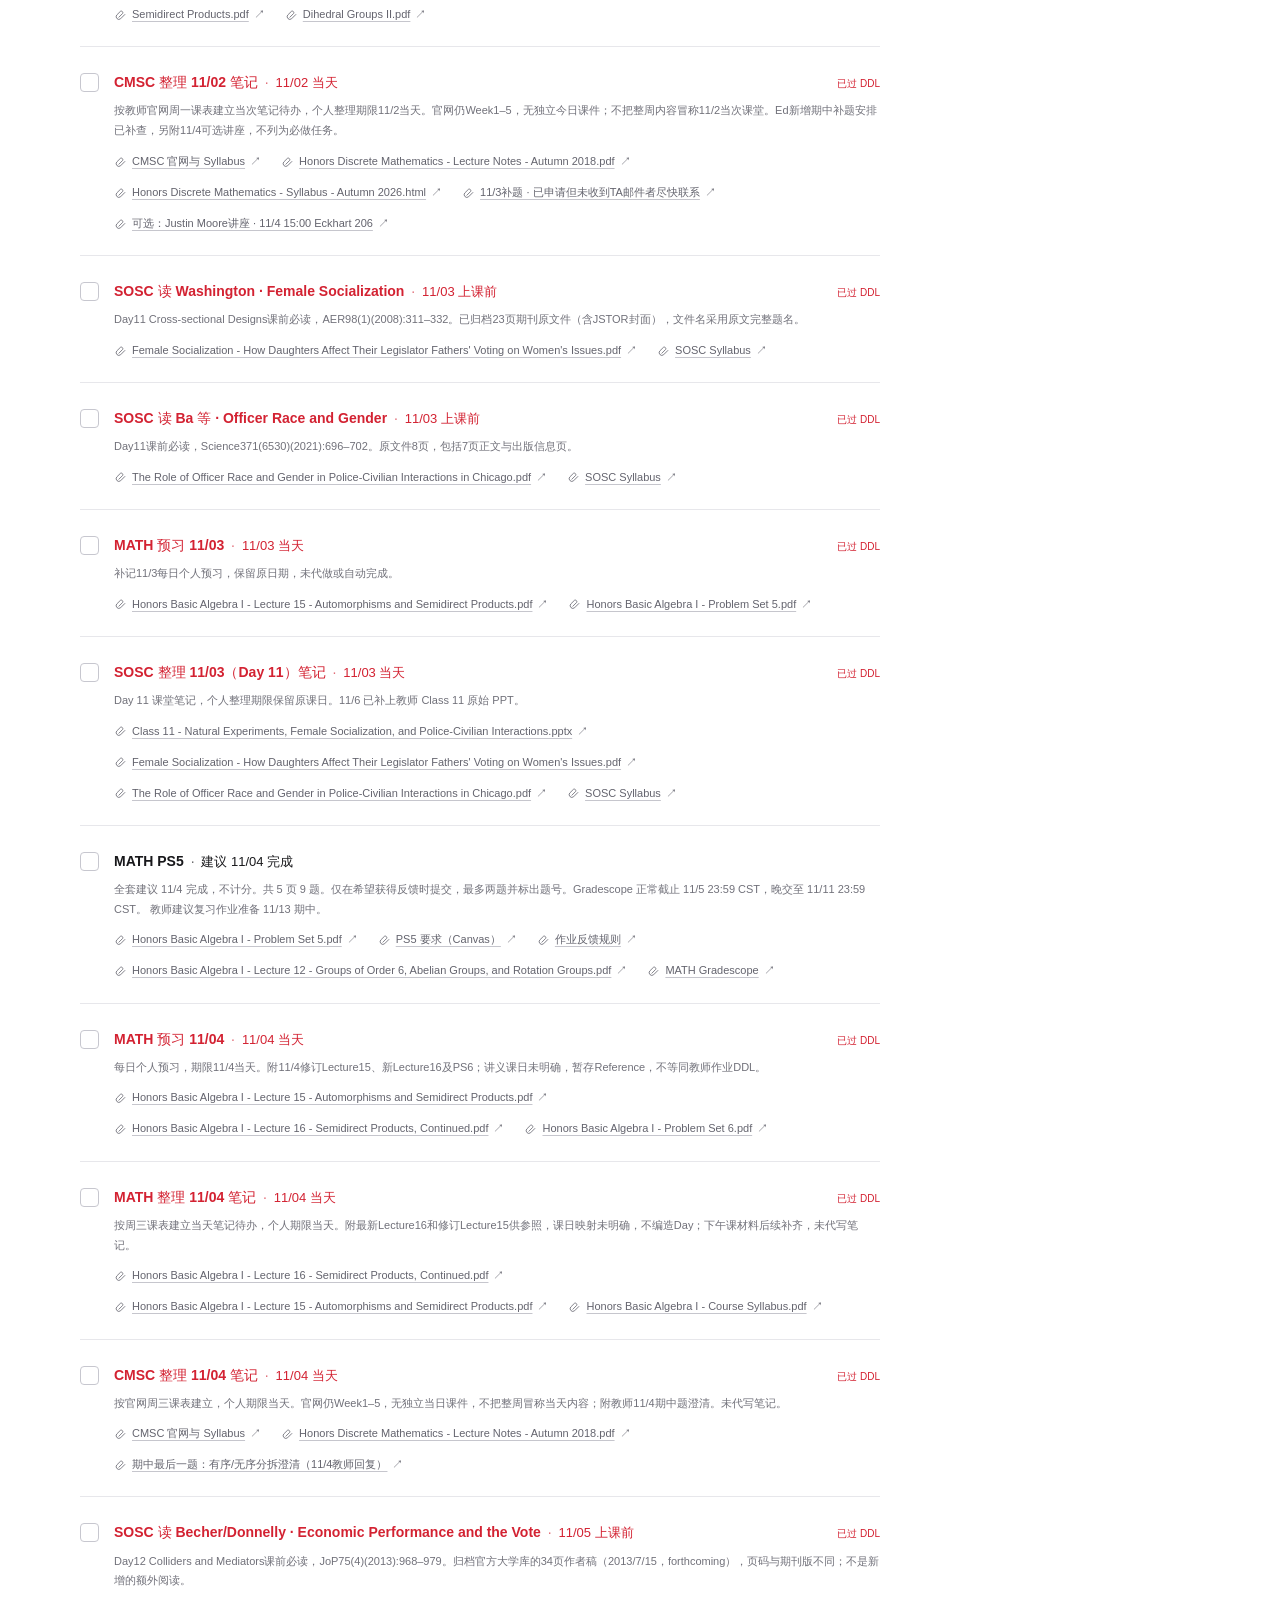
==== commit 4fa2d364: "Sync Nov 14 study tasks, submissions and Week 7 resources" ====
--- a/index.html
+++ b/index.html
@@ -7,7 +7,7 @@
   <meta name="description" content="worklist · 课程任务、截止日期与阅读材料。">
   <title>worklist · 任务清单</title>
   <link rel="stylesheet" href="style.css?v=5">
-  <script src="data.js?v=20261113-noon1" defer></script>
+  <script src="data.js?v=20261114-check1" defer></script>
   <script src="app.js?v=20261020-1" defer></script>
 </head>
 <body>
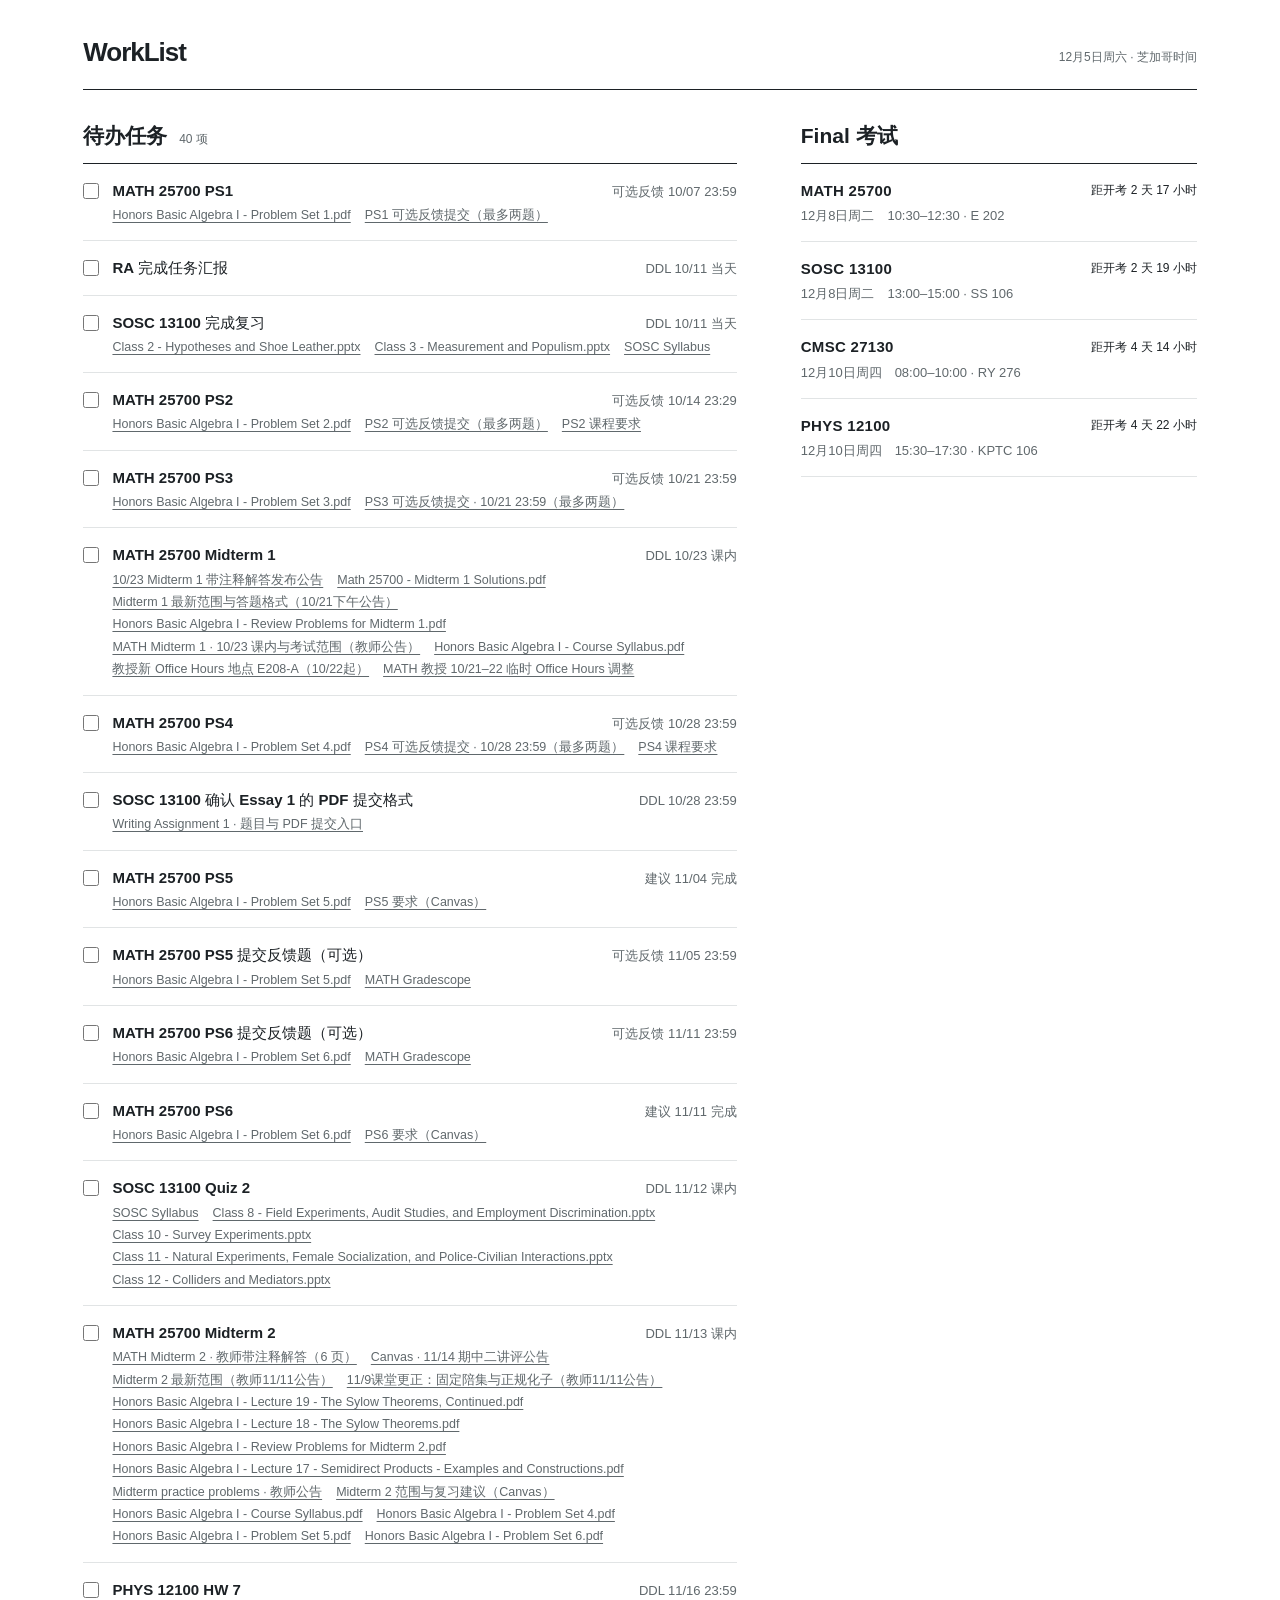
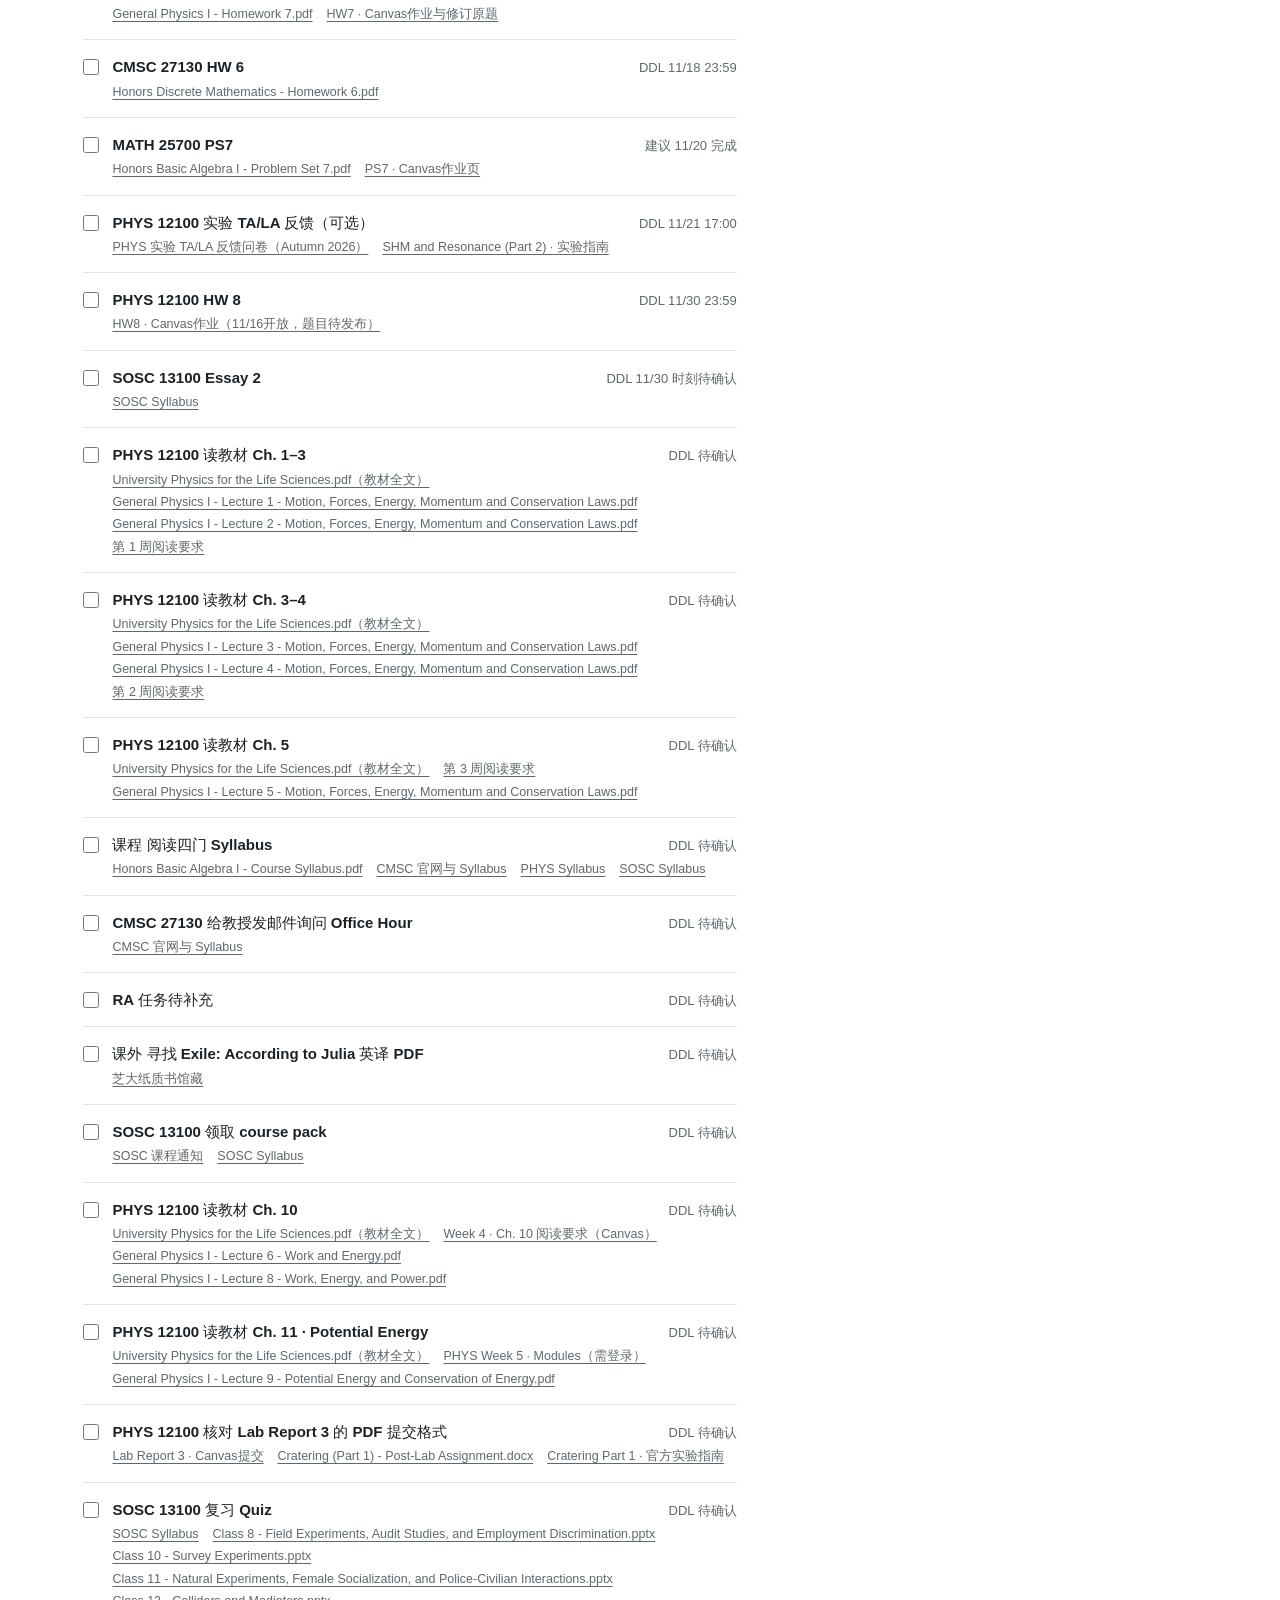
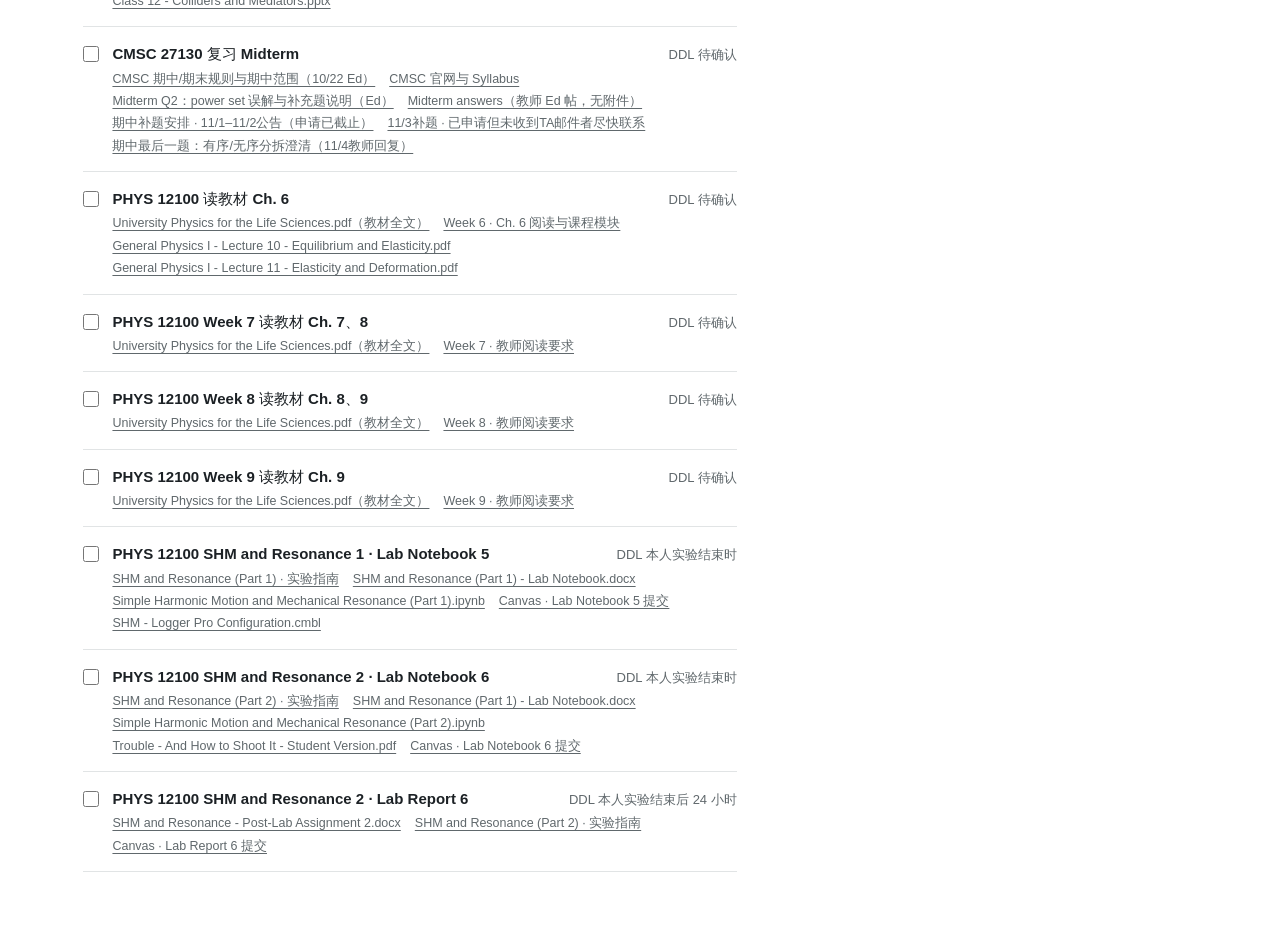
==== commit 3edc2cfe: "Simplify the task list and show the four Chicago final exams with countdowns" ====
--- a/index.html
+++ b/index.html
@@ -4,61 +4,26 @@
   <meta charset="utf-8">
   <meta name="viewport" content="width=device-width, initial-scale=1">
   <meta name="theme-color" content="#ffffff">
-  <meta name="description" content="worklist · 课程任务、截止日期与阅读材料。">
-  <title>worklist · 任务清单</title>
-  <link rel="stylesheet" href="style.css?v=5">
-  <script src="data.js?v=20261114-check1" defer></script>
-  <script src="app.js?v=20261020-1" defer></script>
+  <meta name="description" content="课程待办、阅读材料与 Final 考试时间。">
+  <title>WorkList · 待办与 Final</title>
+  <link rel="stylesheet" href="style.css?v=20261115-layout">
+  <script defer src="data.js?v=20261115-layout"></script>
+  <script defer src="app.js?v=20261115-layout"></script>
 </head>
 <body>
-  <a class="skip-link" href="#tasks">跳到任务清单</a>
-  <div class="page">
-    <header class="site-header">
-      <a class="wordmark" href="./" aria-label="worklist 首页">worklist<span class="wordmark-dot">.</span></a>
-      <time id="current-date" class="current-date"></time>
-    </header>
-    <main class="workspace">
-      <section id="tasks" class="task-section" aria-labelledby="task-heading">
-        <div class="section-header">
-          <div><h1 id="task-heading" tabindex="-1">待办任务</h1><p><span id="task-count">0 项待办</span><span class="separator">·</span>按 DDL 从近到远排列</p></div>
-        </div>
-        <p id="sync-note" class="sync-note"></p>
-        <div class="legend" aria-label="截止日期颜色说明"><span class="today-color"><i></i>今天到期</span><span class="tomorrow-color"><i></i>明天到期</span><span><i></i>之后到期</span></div>
-        <ul id="task-list" class="task-list" aria-label="按截止时间排序的待办任务"></ul>
-        <p class="timezone-note">所有 DDL 均按芝加哥时间（America/Chicago）显示。</p>
-      </section>
-      <aside class="side-panel" aria-label="进度与常用入口">
-        <section class="progress-panel" aria-labelledby="progress-heading">
-          <h2 id="progress-heading">任务进度</h2>
-          <div class="progress-content">
-            <div class="progress-ring" id="progress-ring" role="progressbar" aria-label="全部任务完成进度" aria-valuemin="0" aria-valuemax="100" aria-valuenow="0">
-              <svg viewBox="0 0 120 120" aria-hidden="true"><circle class="ring-track" cx="60" cy="60" r="49"/><circle id="ring-value" class="ring-value" cx="60" cy="60" r="49" pathLength="100"/></svg>
-              <svg class="ring-check" viewBox="0 0 24 24" aria-hidden="true"><path d="m5 12 4 4L19 6"/></svg>
-            </div>
-            <div class="progress-labels" aria-live="polite" aria-atomic="true"><strong id="progress-percent">0<span>%</span></strong><p><b id="completed-count">0</b><span> / </span><b id="total-count">0</b> 项已完成</p></div>
-          </div>
-          <p class="panel-note">勾选后移入底部已完成列表，进度同步更新。</p>
-        </section>
-        <section class="quick-links" aria-labelledby="links-heading">
-          <h2 id="links-heading">常用入口</h2>
-          <a href="https://canvas.uchicago.edu/" target="_blank" rel="noopener noreferrer"><span>Canvas<small>课程与公告</small></span><span class="external-arrow" aria-hidden="true">↗</span></a>
-          <a href="https://www.gradescope.com/" target="_blank" rel="noopener noreferrer"><span>Gradescope<small>作业与提交</small></span><span class="external-arrow" aria-hidden="true">↗</span></a>
-          <a href="https://github.com/chicagokitty/worklist-materials/blob/main/ARCHIVE.md" target="_blank" rel="noopener noreferrer"><span>往期课程资料<small>笔记、讲义与阅读 · 登录后查看</small></span><span class="external-arrow" aria-hidden="true">↗</span></a>
-          <a href="https://uchicago.joinhandshake.com/jobs/11695960/share_preview" target="_blank" rel="noopener noreferrer"><span>2027 Math REU<small>可选研究机会 · 申请入口</small></span><span class="external-arrow" aria-hidden="true">↗</span></a>
-          <details class="office-hours"><summary><span>Office Hours<small>MATH / CMSC / SOSC / PHYS · 芝加哥时间</small></span><span class="details-arrow" aria-hidden="true">+</span></summary><div id="office-hours-list"></div></details>
-          <p class="access-note">已归档材料直接打开 GitHub 文件，需登录 chicagokitty。尚未取得的 PDF 保留原始来源入口。</p>
-        </section>
-      </aside>
-      <section class="completed-section" aria-labelledby="completed-heading">
-        <div class="section-header completed-header"><div><h2 id="completed-heading" tabindex="-1">已完成 <span id="archive-count" class="archive-count">0</span></h2><p>取消勾选，即可恢复到待办。</p></div></div>
-        <ul id="completed-list" class="task-list" aria-label="已完成任务"></ul>
-      </section>
-    </main>
-    <footer class="site-footer"><div><p id="storage-note">勾选保存在当前浏览器；向我报告的完成状态会同步至网站。</p><p>每天 12:00（芝加哥时间）检查更新，也接受提前检查。</p></div></footer>
-    <p id="status-message" class="sr-only" role="status"></p>
-  </div>
-  <noscript>此任务清单需要启用 JavaScript。</noscript>
+  <a class="skip" href="#tasks">跳到待办任务</a>
+  <header class="mast"><a class="brand" href="./">WorkList</a><span><time id="current-date"></time> · 芝加哥时间</span></header>
+  <main>
+    <section id="tasks" aria-labelledby="task-heading">
+      <div class="section-head"><h1 id="task-heading" tabindex="-1">待办任务</h1><span id="task-count"></span><a class="mobile-jump" href="#finals">Final 考试 ↓</a></div>
+      <ul id="task-list" aria-label="按截止时间排序的待办任务"></ul>
+      <div class="action-message" role="status"><span id="status-message"></span> <button type="button" id="undo" hidden>撤销</button></div>
+    </section>
+    <section id="finals" aria-labelledby="exam-heading">
+      <div class="section-head"><h2 id="exam-heading">Final 考试</h2></div>
+      <ul id="exam-list" aria-label="考试时间与地点"></ul>
+    </section>
+  </main>
+  <noscript>请启用 JavaScript 查看任务和考试倒计时。</noscript>
 </body>
 </html>
-
-
--- a/style.css
+++ b/style.css
@@ -1,147 +1,51 @@
 :root {
   color-scheme: light;
-  --text: #18181b;
-  --secondary: #71717a;
-  --line: #e7e7eb;
-  --soft: #fafafa;
-  --today: #d32232;
-  --tomorrow: #b52164;
-  font-family: -apple-system, BlinkMacSystemFont, "Segoe UI", "PingFang SC", "Microsoft YaHei", sans-serif;
+  --ink: #1c2125;
+  --muted: #60686c;
+  --line: #e1e4e5;
+  --today: #bb1d28;
+  --tomorrow: #a61d61;
+  font: 15px/1.55 -apple-system, BlinkMacSystemFont, "Segoe UI", "PingFang SC", "Microsoft YaHei", sans-serif;
+  background: #fff;
+  color: var(--ink);
 }
 * { box-sizing: border-box; }
-body { margin: 0; background: #fff; color: var(--text); font-size: 14px; line-height: 1.5; -webkit-font-smoothing: antialiased; }
-a { color: inherit; }
-button, input { font: inherit; }
-button, summary, label { -webkit-tap-highlight-color: transparent; }
-button, summary { cursor: pointer; }
-button:focus-visible, a:focus-visible, summary:focus-visible, input:focus-visible { outline: 2px solid #18181b; outline-offset: 5px; }
-.page { max-width: 1200px; margin: 0 auto; padding: 0 40px; }
-.site-header { height: 108px; display: flex; align-items: center; justify-content: space-between; gap: 24px; border-bottom: 1px solid var(--line); }
-.wordmark { font-size: 29px; font-weight: 750; letter-spacing: -1.3px; text-decoration: none; }
-.wordmark-dot { color: #a1a1aa; }
-.current-date { color: var(--secondary); font-size: 13px; }
-.workspace { display: grid; grid-template-columns: minmax(0, 1fr) 272px; column-gap: 48px; padding-top: 39px; align-items: start; }
-.task-section { min-width: 0; }
-.section-header { display: flex; align-items: flex-start; justify-content: space-between; gap: 15px; }
-h1 { margin: 0; font-size: 25px; font-weight: 650; letter-spacing: -.6px; }
-.section-header p { color: var(--secondary); font-size: 12px; margin: 8px 0 0; }
-.separator { margin: 0 8px; color: #a1a1aa; }
-.sync-note { font-size: 11px; color: var(--secondary); line-height: 1.8; margin: 12px 0 0; }
-.legend { display: flex; flex-wrap: wrap; align-items: center; gap: 21px; margin: 27px 0 13px; font-size: 11px; color: var(--secondary); }
-.legend span { display: inline-flex; align-items: center; gap: 6px; }
-.legend i { width: 5px; height: 5px; border-radius: 50%; background: currentColor; }
-.today-color { color: var(--today); }
-.tomorrow-color { color: var(--tomorrow); }
-.task-list { list-style: none; padding: 0; margin: 0; border-top: 1px solid var(--line); }
-.task-row { display: flex; gap: 15px; padding: 23px 0 21px; border-bottom: 1px solid var(--line); color: var(--text); }
-.task-checkbox { appearance: none; -webkit-appearance: none; flex-shrink: 0; width: 19px; height: 19px; border: 1.5px solid #c7c7cf; border-radius: 4px; margin: 3px 0 0; display: grid; place-content: center; cursor: pointer; background: #fff; transition: border-color .12s; }
-.task-checkbox:hover { border-color: #18181b; }
-.task-checkbox:checked { border-color: #27272a; background: #27272a; }
-.task-checkbox::before { content: ""; width: 8px; height: 4px; border-left: 1.5px solid #fff; border-bottom: 1.5px solid #fff; transform: translateY(-1px) rotate(-45deg) scale(0); }
-.task-checkbox:checked::before { transform: translateY(-1px) rotate(-45deg) scale(1); }
-.task-body { flex: 1; min-width: 0; }
-.task-note { font-size: 11px; color: var(--secondary); line-height: 1.8; margin: 6px 0 0; overflow-wrap: anywhere; }
-.task-title-line { display: flex; align-items: baseline; justify-content: space-between; gap: 12px; }
-.task-title { cursor: pointer; font-size: 14px; font-weight: 550; line-height: 1.8; overflow-wrap: anywhere; }
-.task-deadline { white-space: nowrap; font-variant-numeric: tabular-nums; font-size: 13px; font-weight: 450; }
-.title-separator { margin: 0 3px; font-weight: 400; opacity: .65; }
-.task-status { flex-shrink: 0; font-size: 10px; line-height: 20px; }
-.due-today .task-title, .due-today .task-status, .overdue .task-title, .overdue .task-status { color: var(--today); }
-.due-tomorrow .task-title, .due-tomorrow .task-status { color: var(--tomorrow); }
-.task-files { display: flex; flex-wrap: wrap; gap: 9px 20px; margin-top: 9px; }
-.task-files a { display: inline-flex; align-items: center; gap: 5px; font-size: 11px; color: #64646e; text-decoration: none; min-height: 22px; }
-.task-files a span:first-of-type { text-decoration: underline; text-decoration-color: #c6c6cd; text-underline-offset: 3px; }
-.task-files a:hover { color: #18181b; }
-.task-files a:hover span:first-of-type { text-decoration-color: #18181b; }
-.task-files svg { width: 13px; height: 13px; fill: none; stroke: currentColor; stroke-width: 1.5; stroke-linecap: round; stroke-linejoin: round; }
-.no-files { font-size: 11px; color: #8c8c95; }
-.task-row.is-done .task-title, .task-row.is-done .task-status { color: #91919a; }
-.task-row.is-done .task-title { text-decoration: line-through; text-decoration-thickness: 1px; text-decoration-color: #b2b2ba; }
-.task-row.is-done .task-files a { color: #8b8b94; }
-.timezone-note { color: #8b8b95; font-size: 10px; margin: 18px 0 0; }
-.side-panel { padding-top: 6px; }
-h2 { font-size: 13px; font-weight: 600; margin: 0; }
-.progress-panel { border: 1px solid var(--line); border-radius: 8px; padding: 23px 20px 18px; }
-.progress-content { display: flex; align-items: center; gap: 18px; margin-top: 20px; }
-.progress-ring { position: relative; width: 102px; height: 102px; flex-shrink: 0; }
-.progress-ring > svg:first-child { width: 100%; height: 100%; transform: rotate(-90deg); }
-.ring-track, .ring-value { fill: none; stroke-width: 8; }
-.ring-track { stroke: #eeeeF1; }
-.ring-value { stroke: #27272a; stroke-dasharray: 100; stroke-dashoffset: 100; transition: stroke-dashoffset .25s ease; }
-.ring-check { position: absolute; width: 24px; height: 24px; inset: 0; margin: auto; fill: none; stroke: #9d9da6; stroke-width: 1.6; stroke-linecap: round; stroke-linejoin: round; }
-.progress-labels { min-width: 0; }
-.progress-labels > strong { display: block; font-size: 30px; letter-spacing: -1px; font-weight: 600; line-height: 1.3; font-variant-numeric: tabular-nums; }
-.progress-labels > strong > span { font-size: 17px; font-weight: 450; margin-left: 2px; }
-.progress-labels p { font-size: 11px; margin: 7px 0 0; color: var(--secondary); white-space: nowrap; }
-.progress-labels b { font-weight: 500; color: #3f3f46; }
-.panel-note { border-top: 1px solid var(--line); padding-top: 15px; margin: 21px 0 0; color: #8b8b95; font-size: 10px; }
-.quick-links { margin-top: 29px; }
-.quick-links > h2 { margin-bottom: 11px; }
-.quick-links > a, .office-hours summary { display: flex; justify-content: space-between; align-items: center; gap: 15px; padding: 15px 0; text-decoration: none; font-size: 13px; border-bottom: 1px solid var(--line); }
-.quick-links small { display: block; font-size: 10px; color: #8b8b95; margin-top: 3px; }
-.external-arrow, .details-arrow { color: #7b7b85; font-size: 17px; font-weight: 400; }
-.quick-links a:hover .external-arrow { color: #18181b; }
-.office-hours summary { list-style: none; }
-.office-hours summary::-webkit-details-marker { display: none; }
-.office-hours[open] .details-arrow { transform: rotate(45deg); }
-.office-hours p { color: var(--secondary); font-size: 11px; line-height: 1.8; margin: 13px 0 0; }
-.office-hours strong { color: #3f3f46; font-weight: 500; }
-.access-note { color: #8b8b95; font-size: 10px; line-height: 1.8; margin-top: 17px; }
-.site-footer { border-top: 1px solid var(--line); display: flex; align-items: center; justify-content: space-between; gap: 16px; padding: 20px 0 27px; margin-top: 42px; font-size: 10px; color: #8b8b95; }
-.site-footer p { margin: 0 0 5px; }
-.empty-state { padding: 55px 0; color: var(--secondary); text-align: center; }
-.completed-section { grid-column: 1 / -1; margin-top: 36px; padding-top: 28px; border-top: 1px solid var(--line); }
-.completed-header { margin-bottom: 20px; }
-.completed-header h2 { font-size: 20px; font-weight: 600; }
-.archive-count { font-size: 12px; font-weight: 400; color: var(--secondary); margin-left: 8px; vertical-align: middle; }
-#completed-list { max-width: 800px; }
-.sr-only { position: absolute; width: 1px; height: 1px; overflow: hidden; clip-path: inset(50%); white-space: nowrap; }
-.skip-link { position: absolute; top: -50px; left: 20px; padding: 8px 16px; background: #18181b; color: white; z-index: 5; }
-.skip-link:focus { top: 10px; }
-@media (max-width: 1050px) {
-  .page { padding: 0 30px; }
-  .workspace { column-gap: 30px; grid-template-columns: minmax(0, 1fr) 248px; }
-  .progress-panel { padding: 20px 16px 16px; }
-  .progress-content { gap: 13px; }
-  .progress-ring { width: 90px; height: 90px; }
+body { max-width: 1216px; margin: auto; padding: 0 clamp(16px, 4vw, 52px) 64px; }
+a { color: inherit; text-underline-offset: 3px; }
+a:hover, button:hover { color: #000; }
+:focus-visible { outline: 2px solid #434e55; outline-offset: 3px; }
+.skip { position: absolute; top: -80px; background: white; padding: 8px; }
+.skip:focus { top: 6px; }
+.mast { display: flex; align-items: baseline; justify-content: space-between; gap: 16px; padding: 32px 0 17px; border-bottom: 1px solid var(--ink); }
+.brand { font-size: 26px; font-weight: 730; letter-spacing: -1px; text-decoration: none; }
+.mast span, .section-head > span { font-size: 12px; color: var(--muted); }
+main { display: grid; grid-template-columns: minmax(0, 1.65fr) minmax(255px, 1fr); gap: clamp(30px, 5vw, 68px); padding-top: 32px; align-items: start; }
+section { min-width: 0; scroll-margin-top: 18px; }
+.section-head { display: flex; align-items: baseline; gap: 12px; padding-bottom: 12px; border-bottom: 1px solid var(--ink); }
+h1, h2 { margin: 0; font-size: 21px; line-height: 1.35; font-weight: 650; }
+ul { margin: 0; padding: 0; list-style: none; }
+.task-row, .exam-row { padding: 15px 0; border-bottom: 1px solid var(--line); }
+.task-row { display: grid; grid-template-columns: 1.35rem minmax(0, 1fr) auto; align-items: baseline; gap: 4px 9px; }
+.task-row input { width: 16px; height: 16px; margin: 0; align-self: start; margin-top: 4px; accent-color: var(--ink); cursor: pointer; }
+.task-row label { font-weight: 570; overflow-wrap: anywhere; cursor: pointer; }
+.deadline { color: var(--muted); font-size: 13px; white-space: nowrap; font-variant-numeric: tabular-nums; }
+.due-today .deadline, .due-today label { color: var(--today); }
+.due-tomorrow .deadline, .due-tomorrow label { color: var(--tomorrow); }
+.files { grid-column: 2 / -1; display: flex; flex-wrap: wrap; gap: 3px 14px; color: var(--muted); font-size: 12.5px; }
+.files a { max-width: 100%; overflow-wrap: anywhere; }
+.exam-row { display: grid; grid-template-columns: minmax(0, 1fr) auto; gap: 4px 12px; }
+.exam-course { font-weight: 650; letter-spacing: .02em; }
+.countdown { white-space: nowrap; font-size: 12px; font-variant-numeric: tabular-nums; align-self: center; }
+.exam-detail { grid-column: 1 / -1; color: var(--muted); font-size: 13px; font-variant-numeric: tabular-nums; }
+.empty { padding: 16px 0; color: var(--muted); }
+.action-message:not(:has(button:not([hidden]))):has(span:empty) { display: none; }
+.action-message { position: fixed; bottom: 16px; left: 50%; transform: translateX(-50%); max-width: calc(100% - 24px); width: max-content; padding: 9px 14px; border: 1px solid var(--line); background: #fff; box-shadow: 0 2px 12px #0001; font-size: 13px; }
+.action-message button { font: inherit; border: none; background: transparent; text-decoration: underline; cursor: pointer; }
+.mobile-jump { display: none; }
+@media (max-width: 740px) {
+  main { grid-template-columns: minmax(0, 1fr); gap: 36px; padding-top: 22px; }
+  .mast { padding-top: 20px; }
+  .mobile-jump { display: inline; margin-left: auto; font-size: 12px; }
+  .task-row { grid-template-columns: 20px minmax(0, 1fr); }
+  .deadline { grid-column: 2; grid-row: 2; white-space: normal; }
 }
-@media (max-width: 820px) {
-  .workspace { grid-template-columns: minmax(0, 1fr); gap: 32px; }
-  .side-panel { display: grid; grid-template-columns: 1fr 1fr; gap: 30px; padding: 0; }
-  .quick-links { margin-top: 0; }
-  .progress-content { justify-content: center; gap: 22px; }
-  .progress-panel { align-self: start; }
-  .completed-section { margin-top: 0; }
-}
-@media (max-width: 520px) {
-  .page { padding: 0 20px; }
-  .site-header { height: 79px; gap: 10px; }
-  .wordmark { font-size: 25px; }
-  .current-date { font-size: 10px; text-align: right; }
-  .workspace { padding-top: 27px; }
-  h1 { font-size: 23px; }
-  .section-header p { font-size: 10px; margin-top: 7px; }
-  .legend { gap: 18px; margin-top: 24px; font-size: 10px; }
-  .task-row { padding: 20px 0; gap: 12px; }
-  .task-checkbox { width: 19px; height: 19px; }
-  .task-title-line { gap: 8px; }
-  .task-title { font-size: 13px; line-height: 1.7; }
-  .title-separator { display: none; }
-  .task-deadline { display: block; font-size: 12px; margin-top: 3px; }
-  .task-status { font-size: 10px; padding-top: 1px; }
-  .task-files { margin-top: 7px; gap: 7px 15px; }
-  .task-files a { font-size: 10px; min-height: 27px; }
-  .timezone-note { font-size: 9px; line-height: 1.7; }
-  .side-panel { grid-template-columns: 1fr; gap: 27px; }
-  .progress-panel { padding: 20px; }
-  .progress-content { justify-content: flex-start; gap: 25px; margin-top: 16px; }
-  .progress-ring { width: 100px; height: 100px; }
-  .progress-labels > strong { font-size: 34px; }
-  .progress-labels p { font-size: 12px; }
-  .site-footer { align-items: flex-start; margin-top: 32px; font-size: 9px; line-height: 1.8; }
-}
-@media (prefers-reduced-motion: reduce) { * { transition: none !important; } }
-
-.task-files a { max-width: 100%; }
-.task-files a span:first-of-type { overflow-wrap: anywhere; min-width: 0; }
-.task-files svg, .task-files a span:last-child { flex-shrink: 0; }
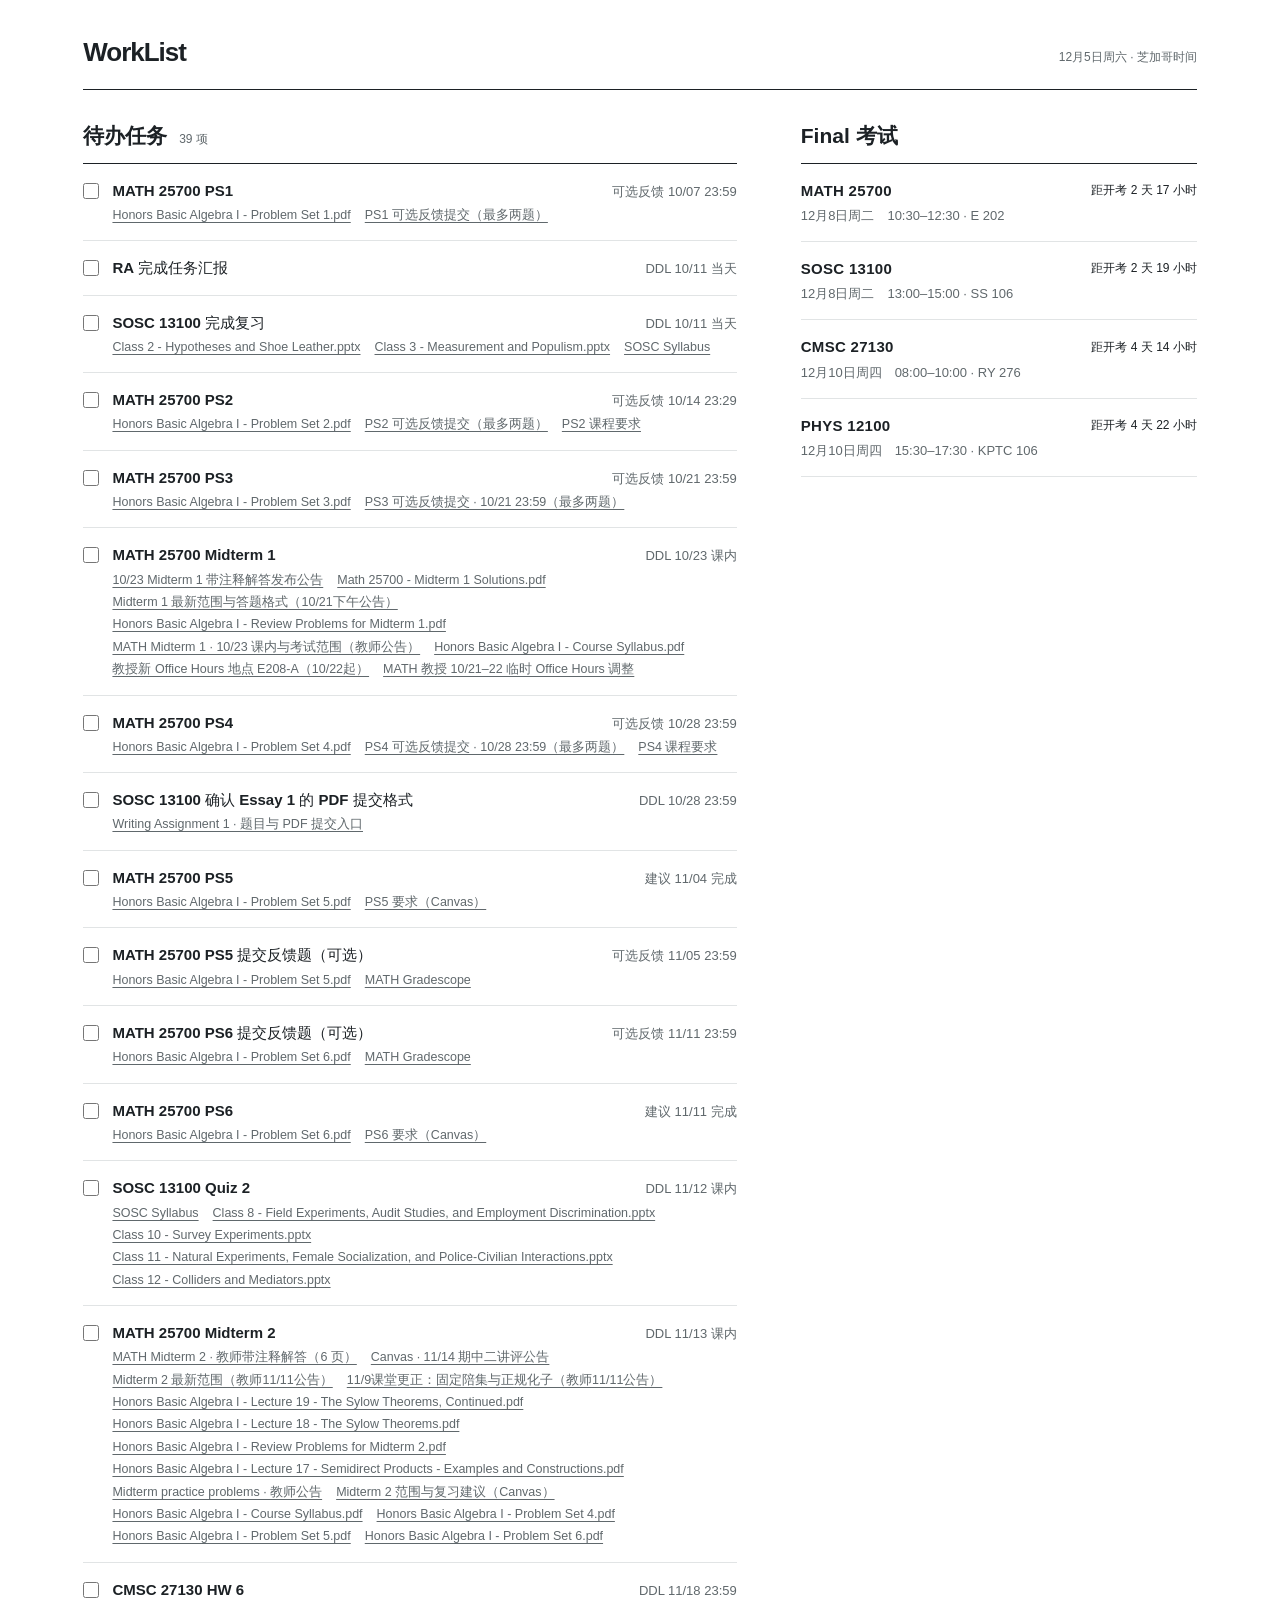
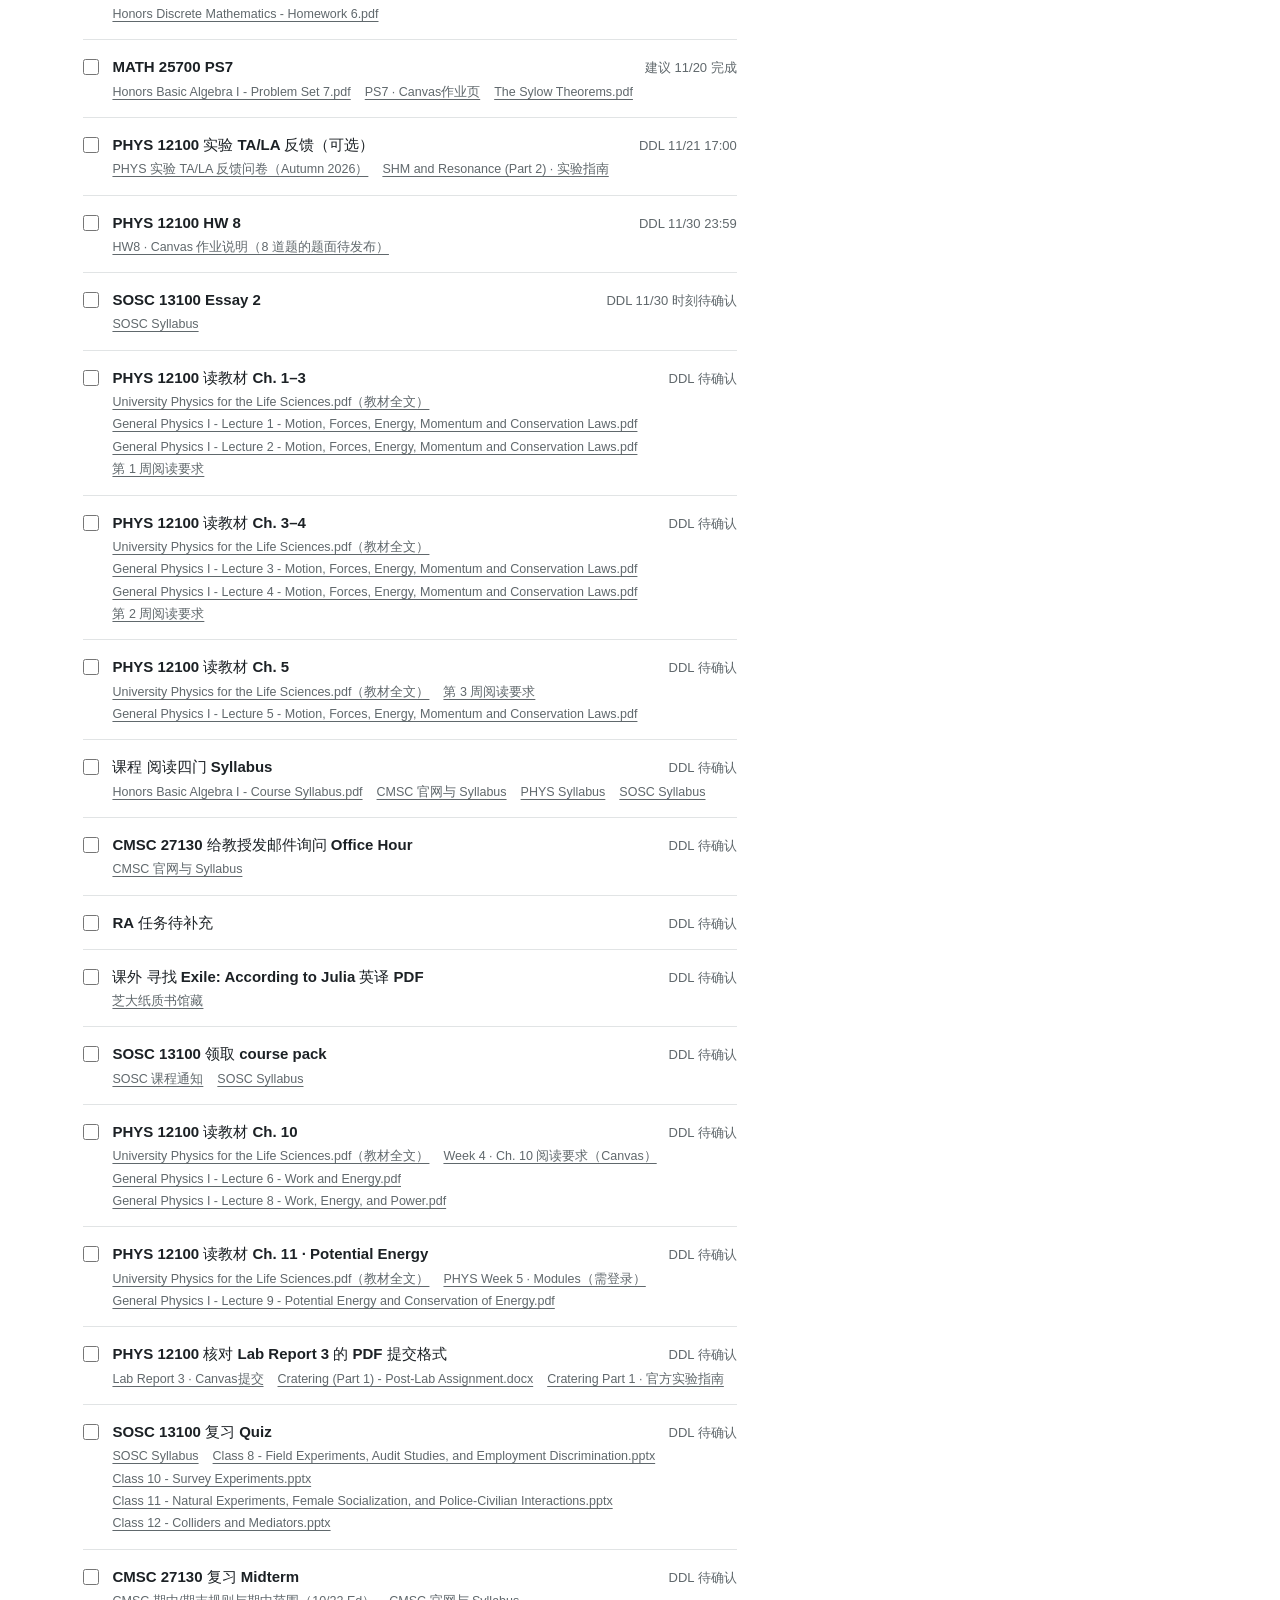
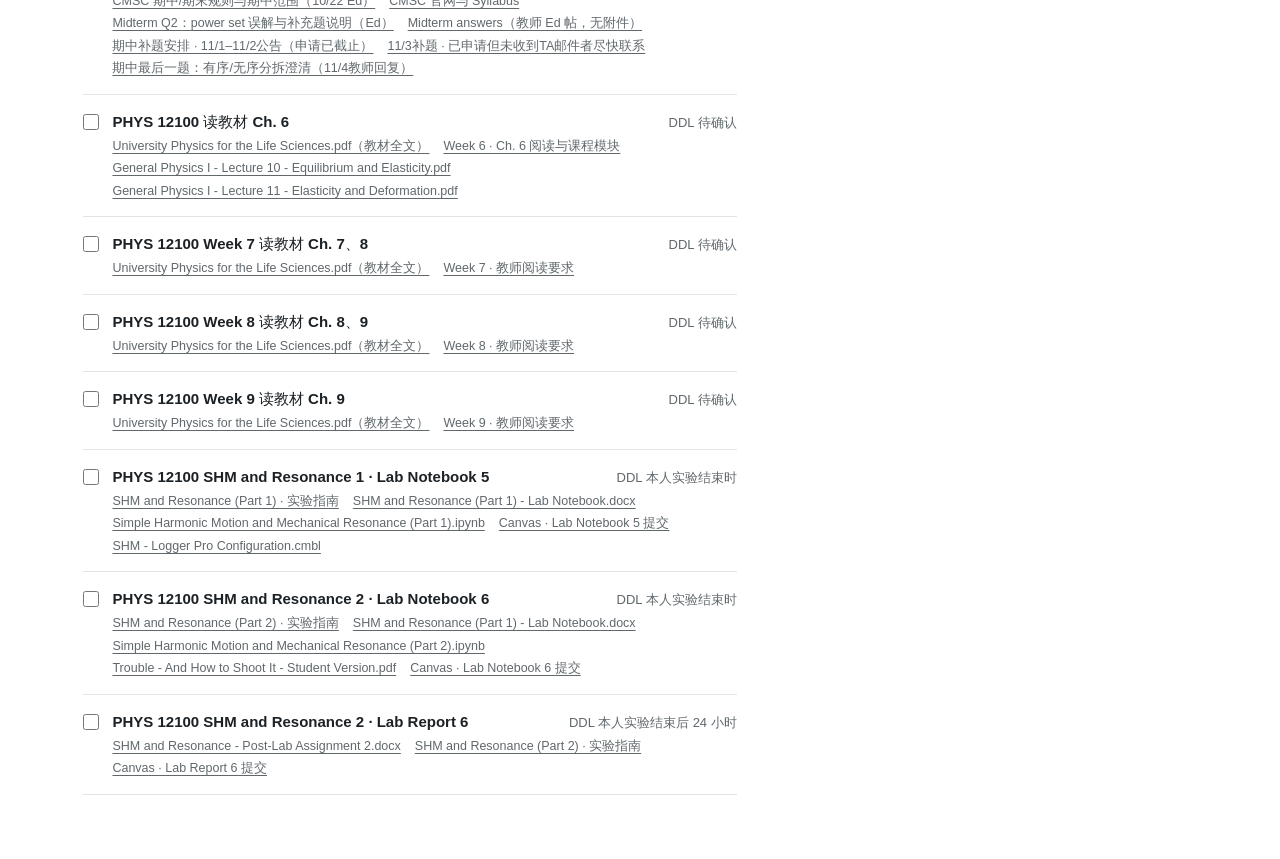
==== commit e3b41d77: "Sync Nov 16 course checks and confirmed PHYS HW7 submission" ====
--- a/index.html
+++ b/index.html
@@ -7,7 +7,7 @@
   <meta name="description" content="课程待办、阅读材料与 Final 考试时间。">
   <title>WorkList · 待办与 Final</title>
   <link rel="stylesheet" href="style.css?v=20261115-layout">
-  <script defer src="data.js?v=20261115-layout"></script>
+  <script defer src="data.js?v=20261116-noon"></script>
   <script defer src="app.js?v=20261115-layout"></script>
 </head>
 <body>
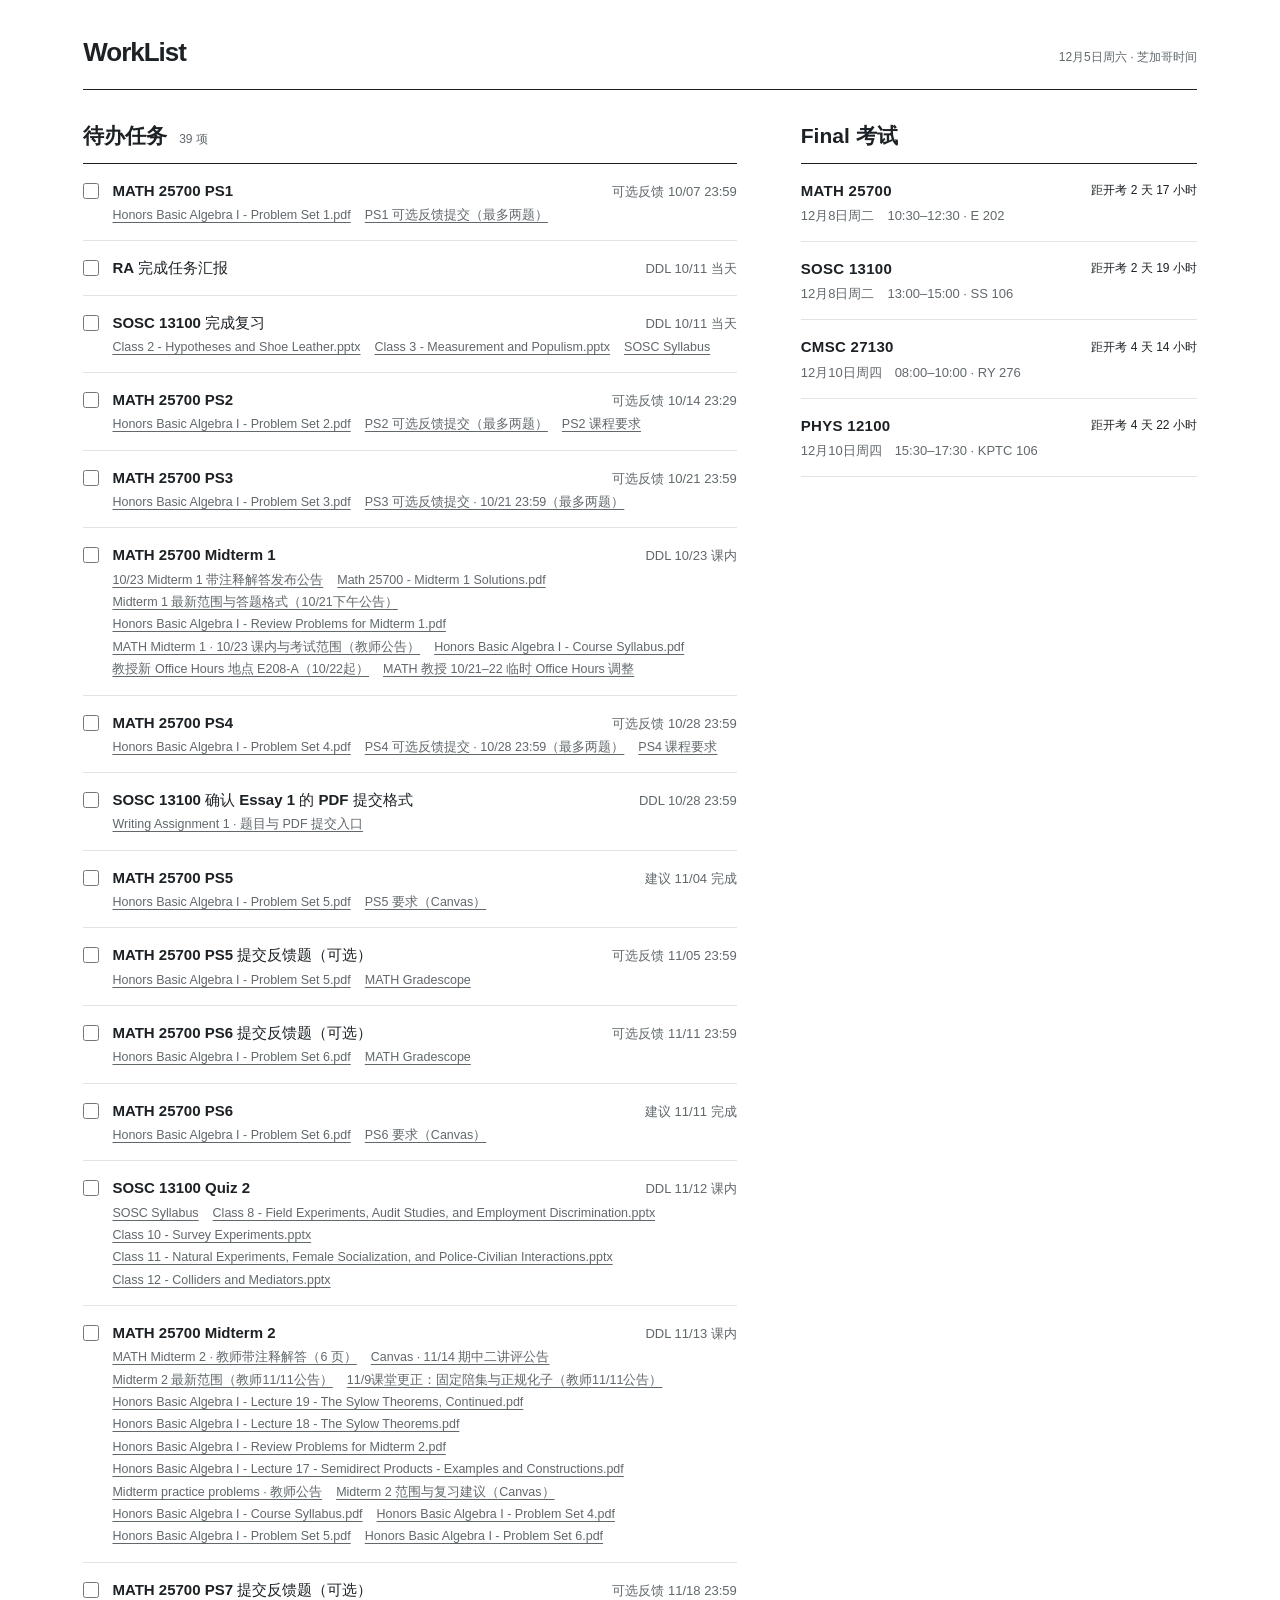
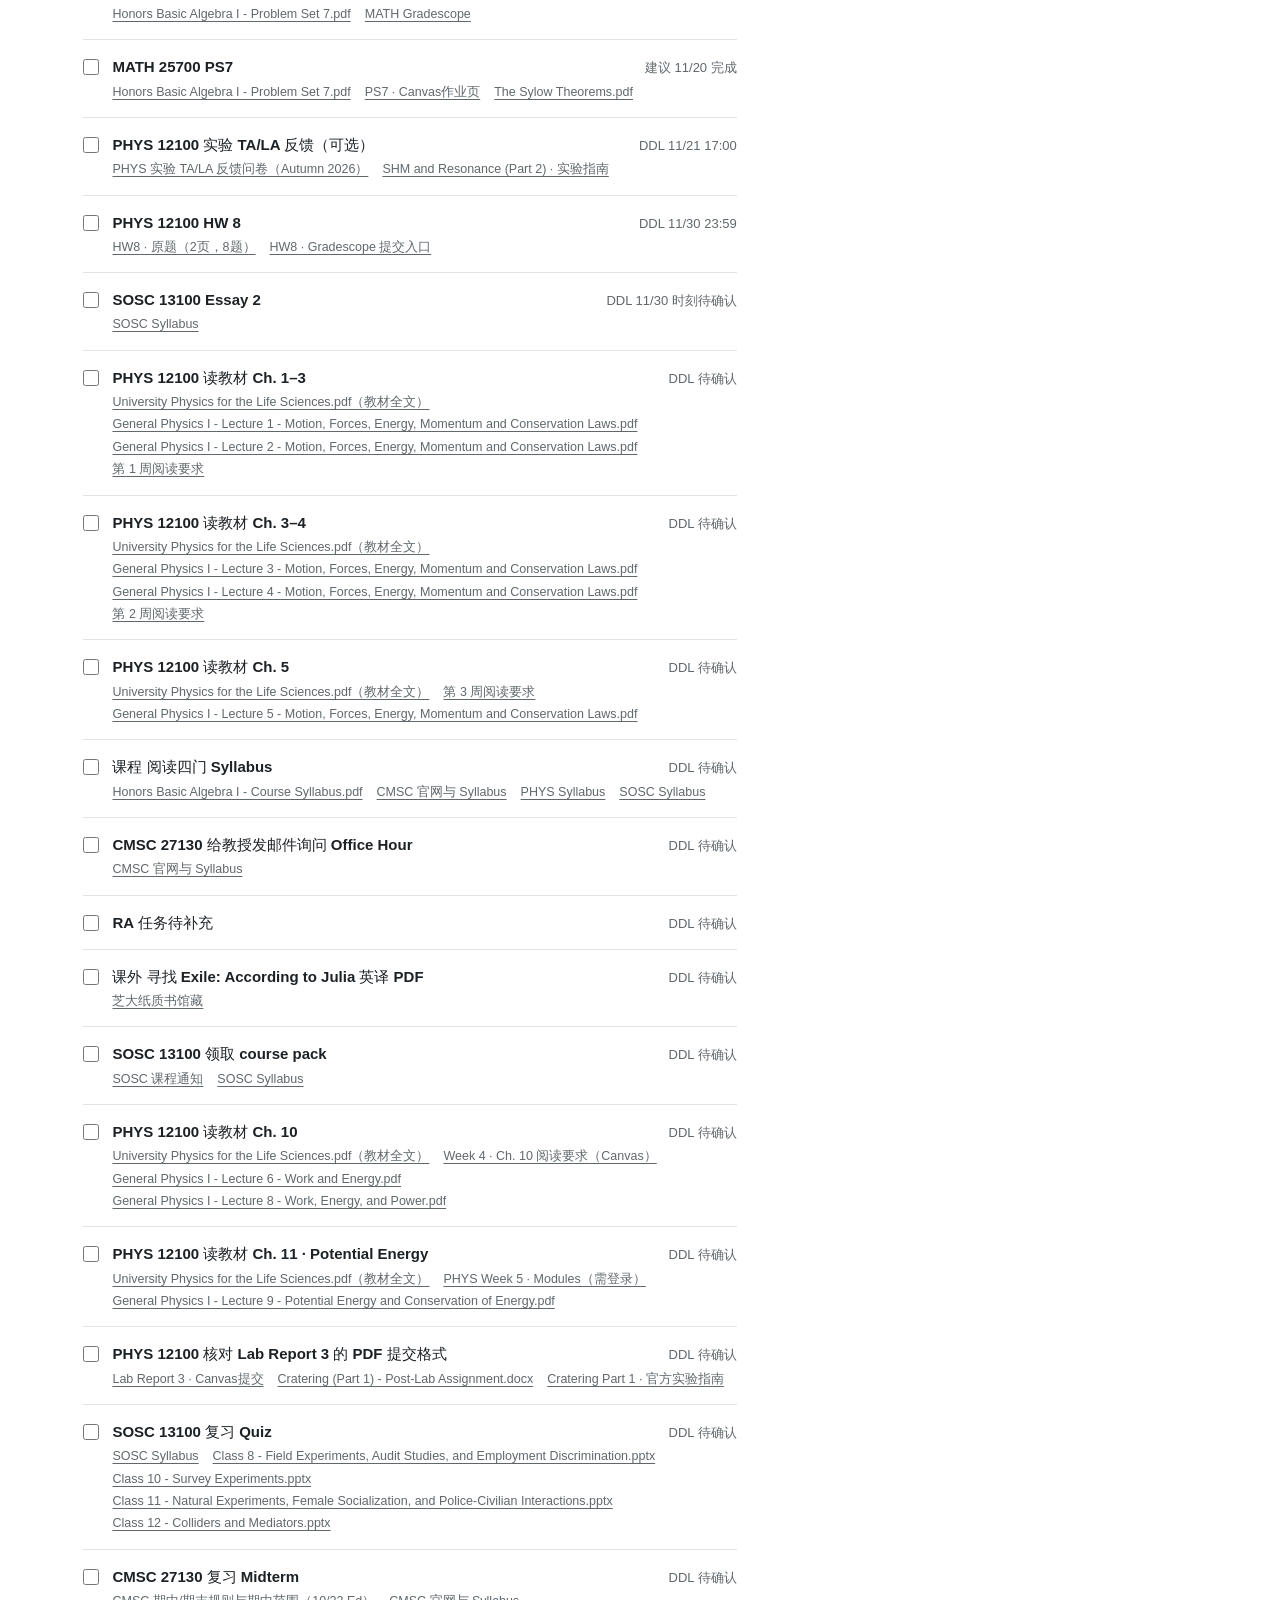
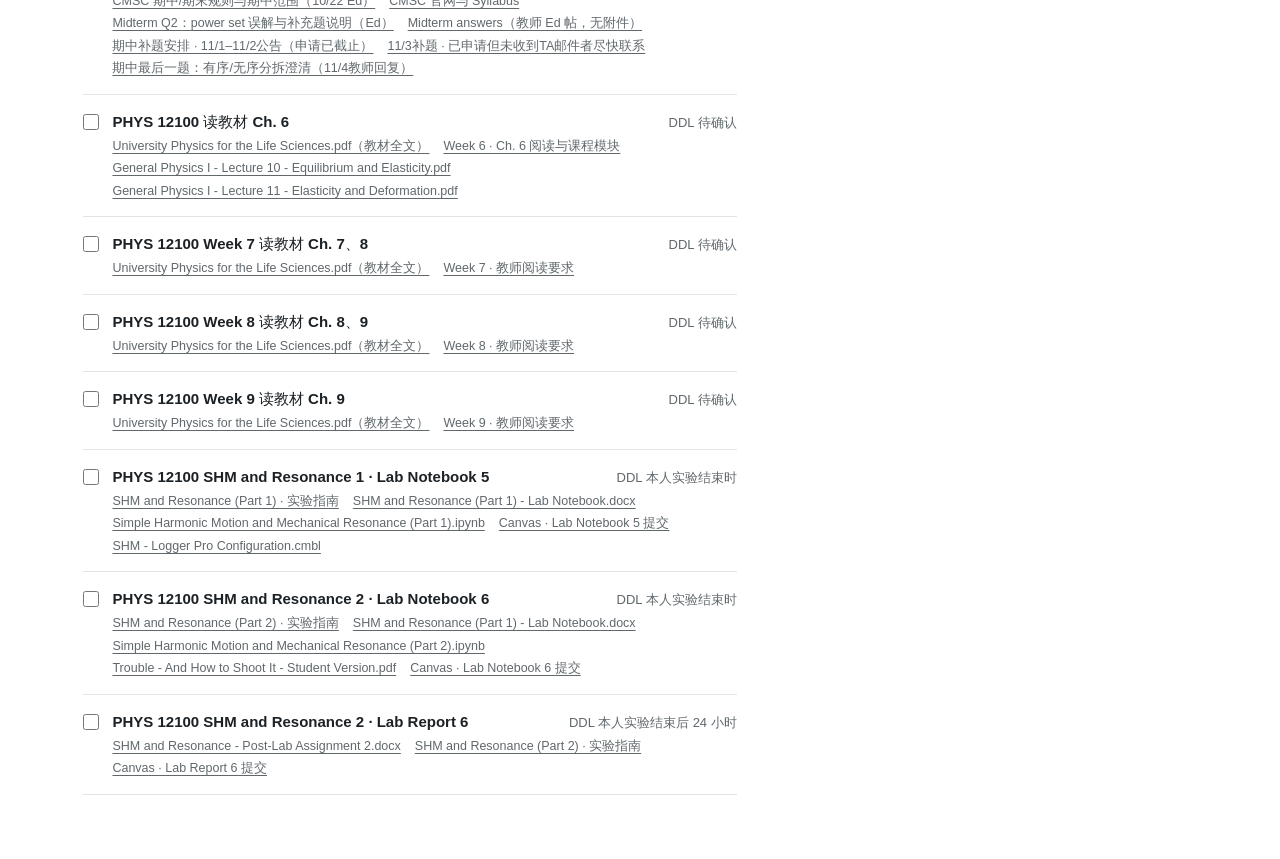
==== commit e0315ce9: "Sync November 18 submissions, PHYS HW8, and optional MATH feedback deadline" ====
--- a/index.html
+++ b/index.html
@@ -7,7 +7,7 @@
   <meta name="description" content="课程待办、阅读材料与 Final 考试时间。">
   <title>WorkList · 待办与 Final</title>
   <link rel="stylesheet" href="style.css?v=20261115-layout">
-  <script defer src="data.js?v=20261116-noon"></script>
+  <script defer src="data.js?v=20261118-noon"></script>
   <script defer src="app.js?v=20261115-layout"></script>
 </head>
 <body>
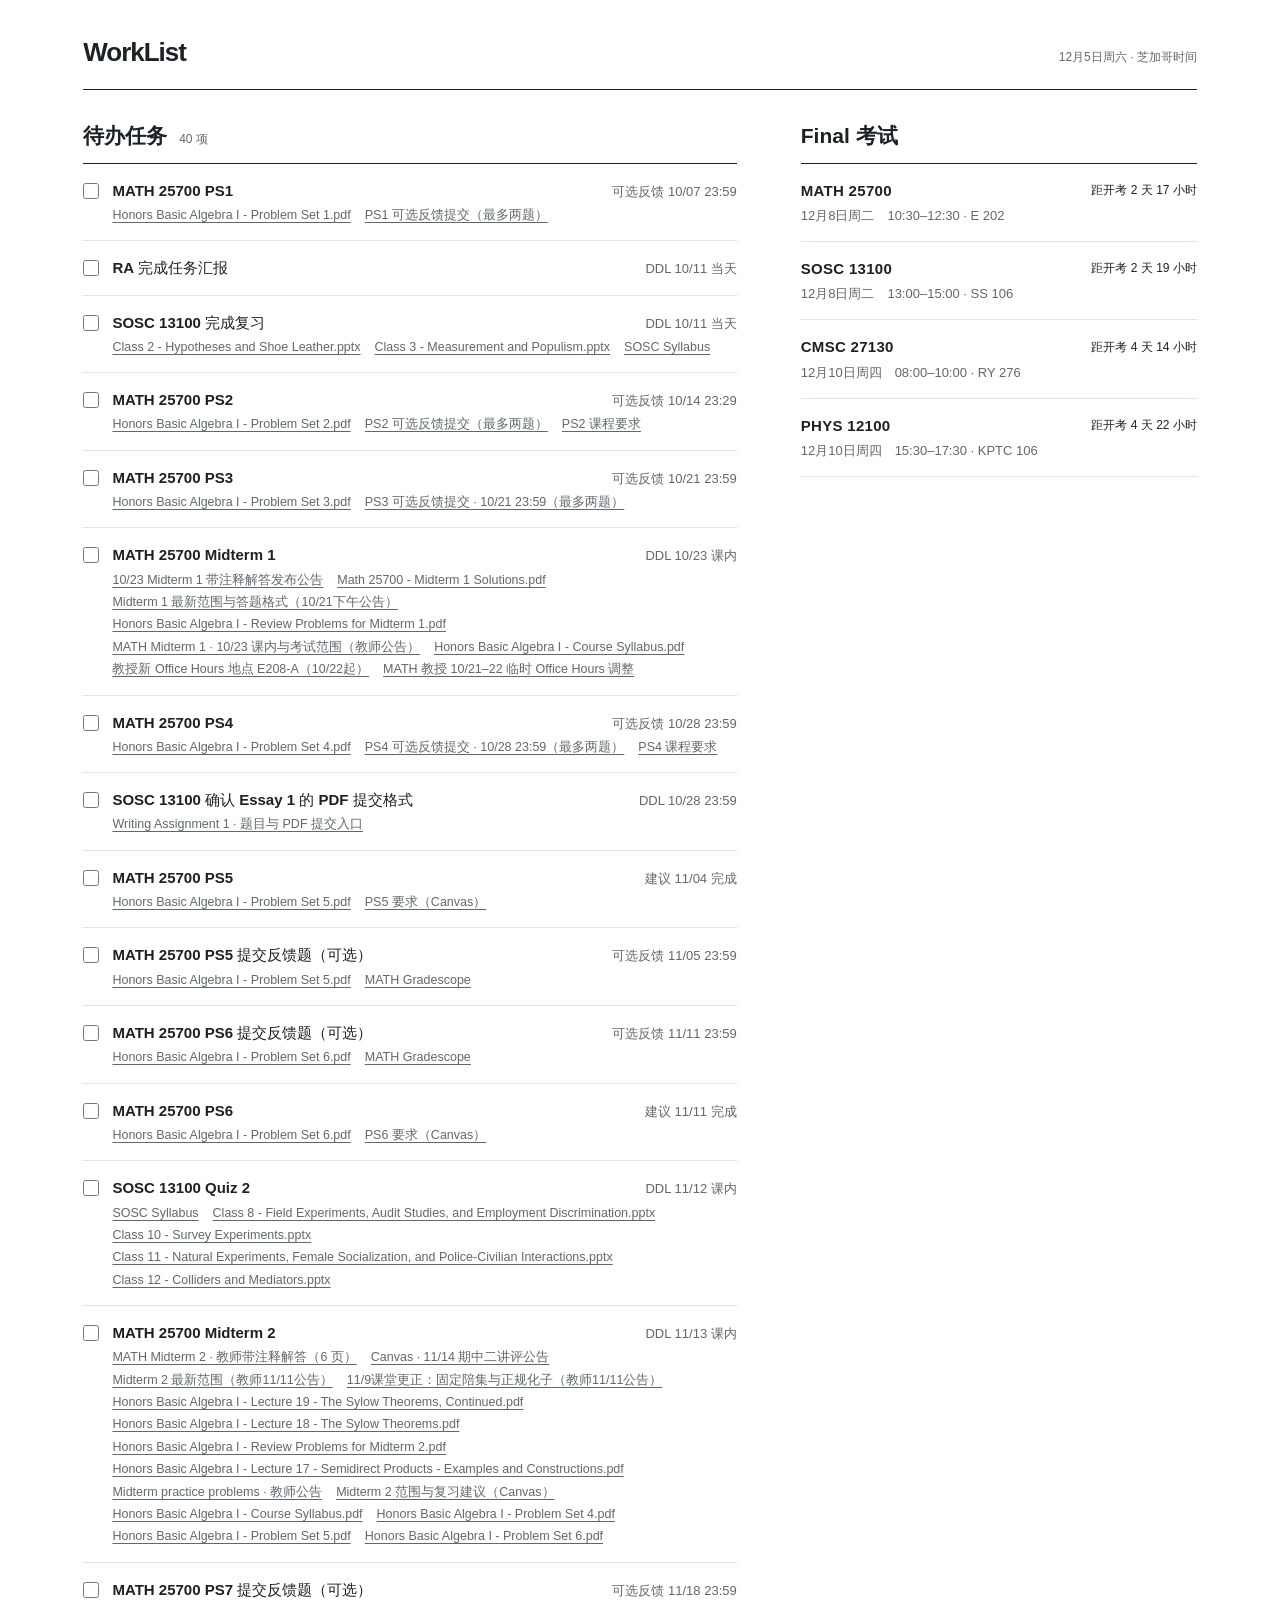
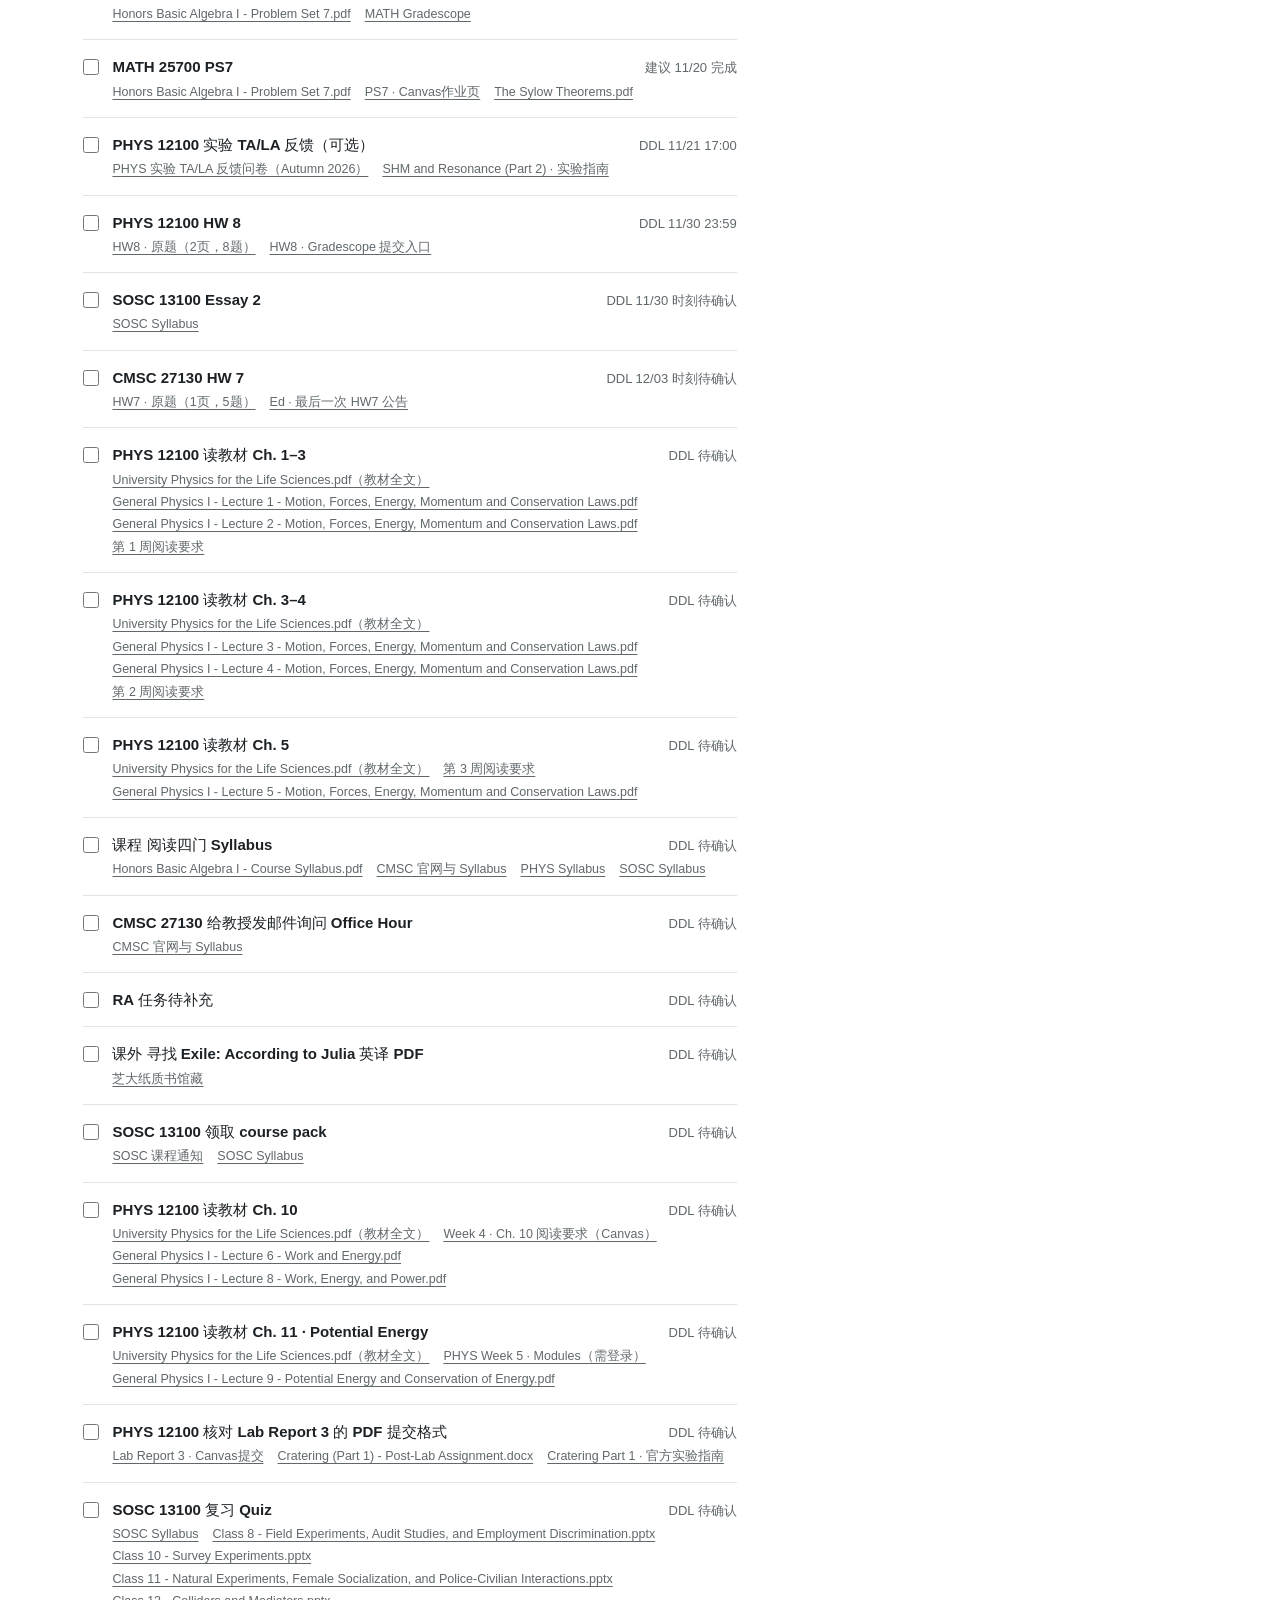
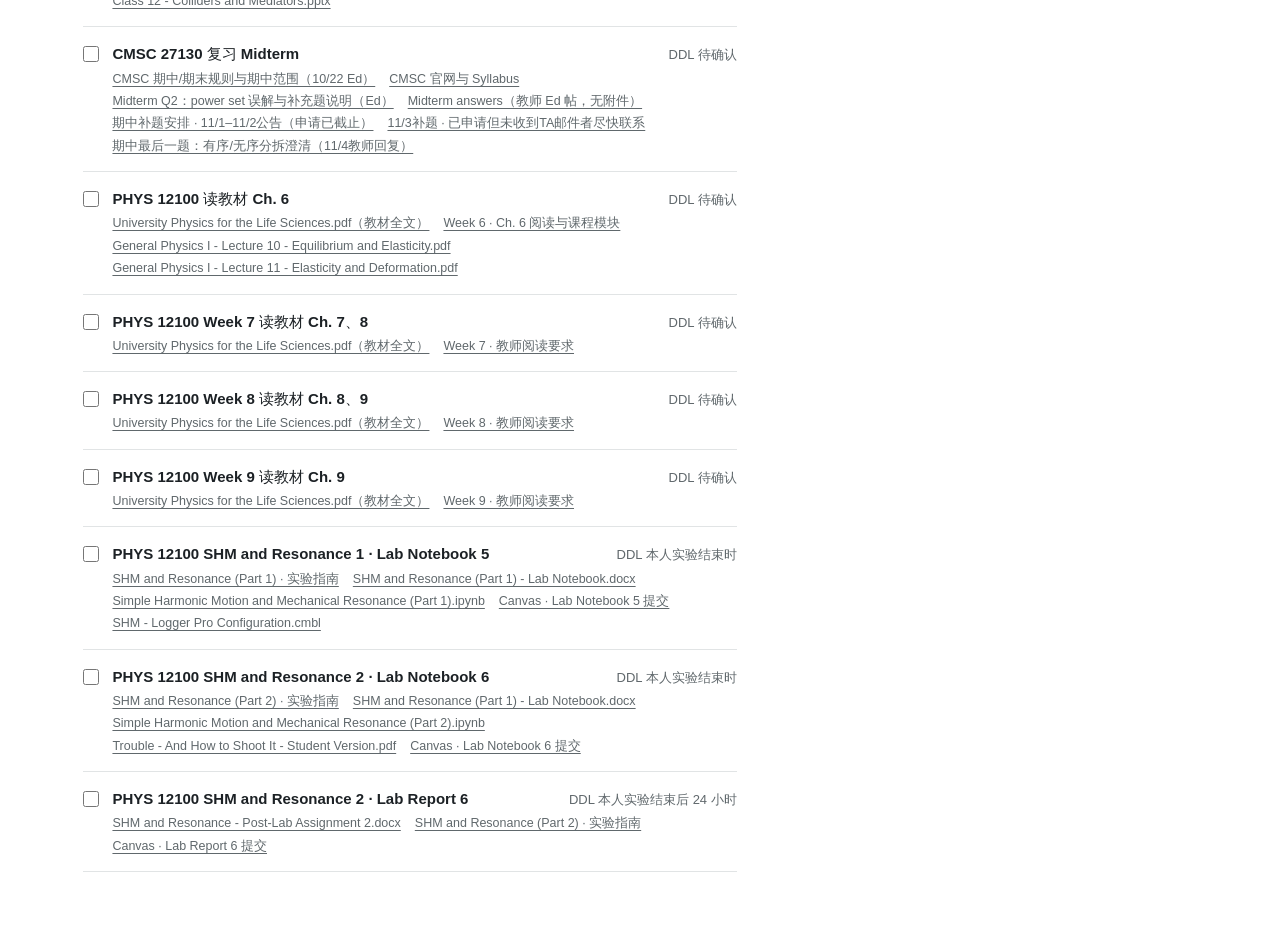
==== commit b9c106ec: "Add CMSC HW7 due December 3 and refresh November 20 checks" ====
--- a/index.html
+++ b/index.html
@@ -7,7 +7,7 @@
   <meta name="description" content="课程待办、阅读材料与 Final 考试时间。">
   <title>WorkList · 待办与 Final</title>
   <link rel="stylesheet" href="style.css?v=20261115-layout">
-  <script defer src="data.js?v=20261118-noon"></script>
+  <script defer src="data.js?v=20261120-noon1"></script>
   <script defer src="app.js?v=20261115-layout"></script>
 </head>
 <body>
